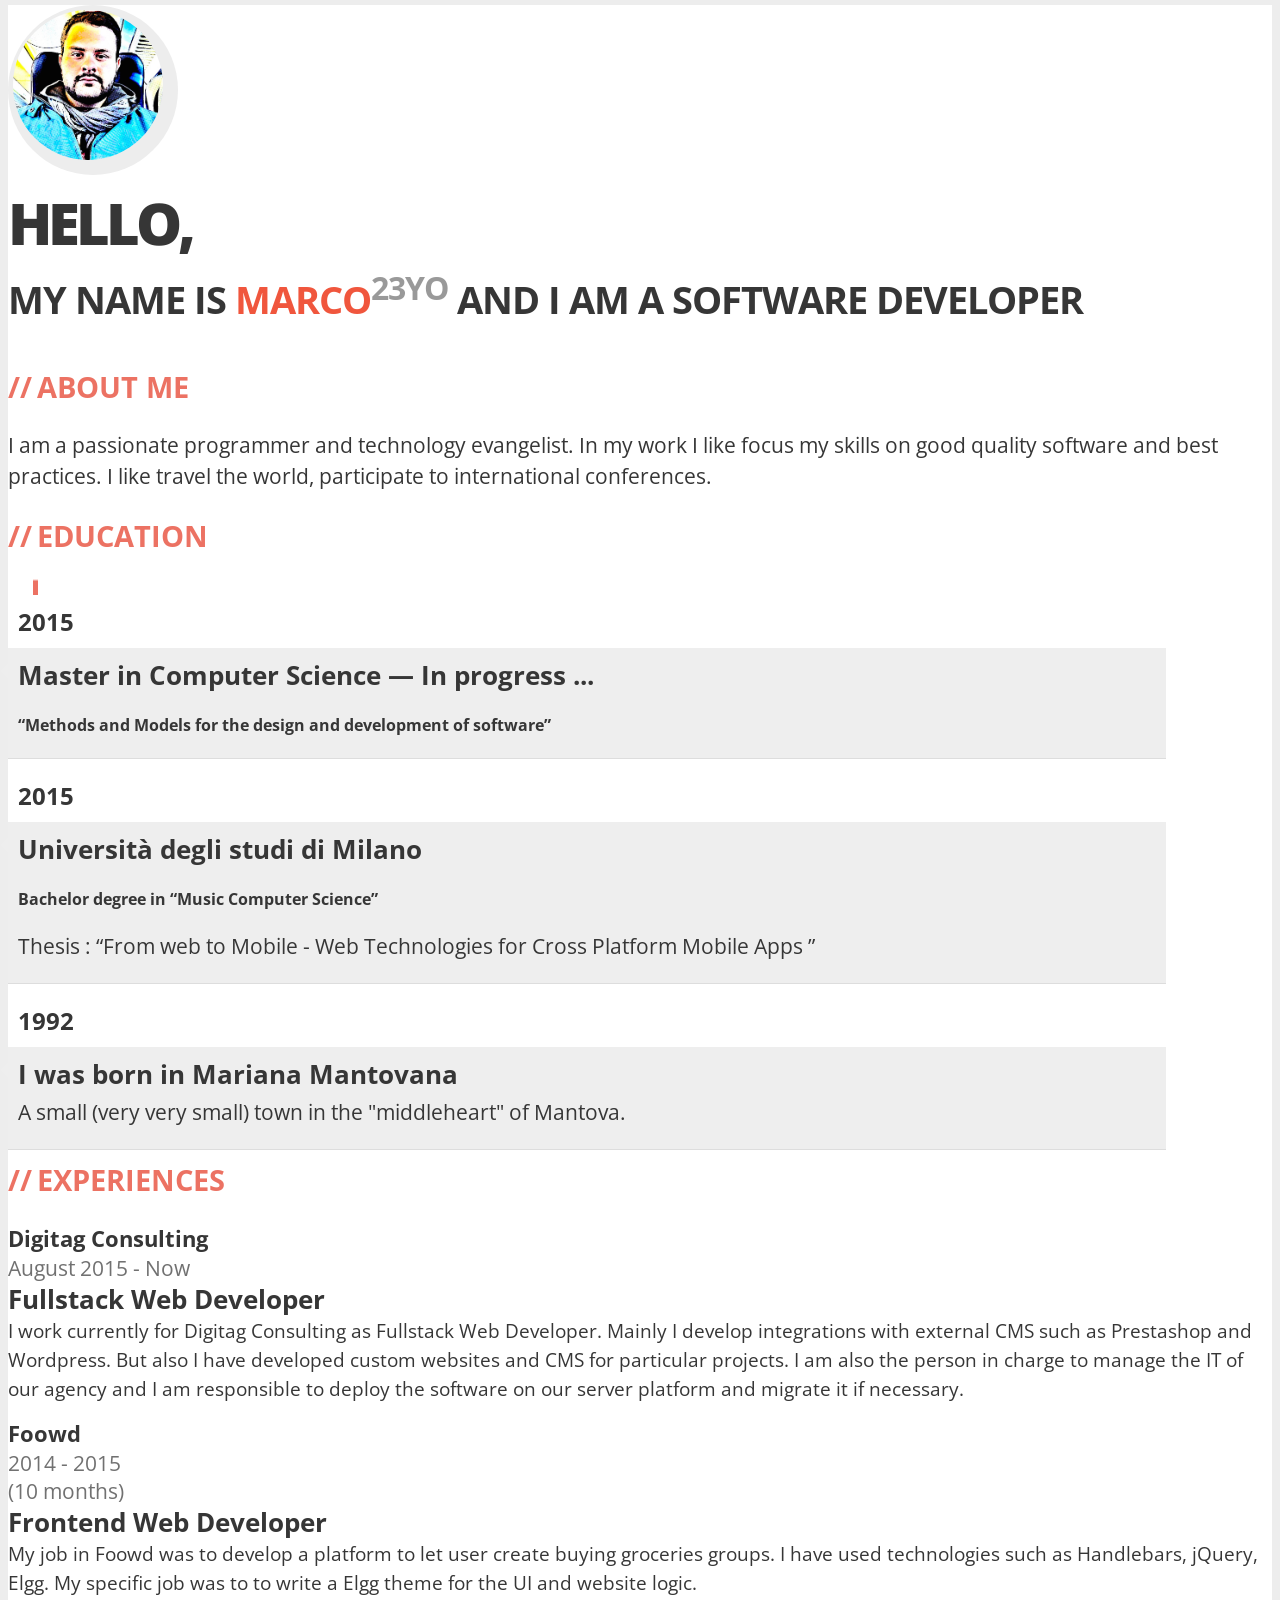
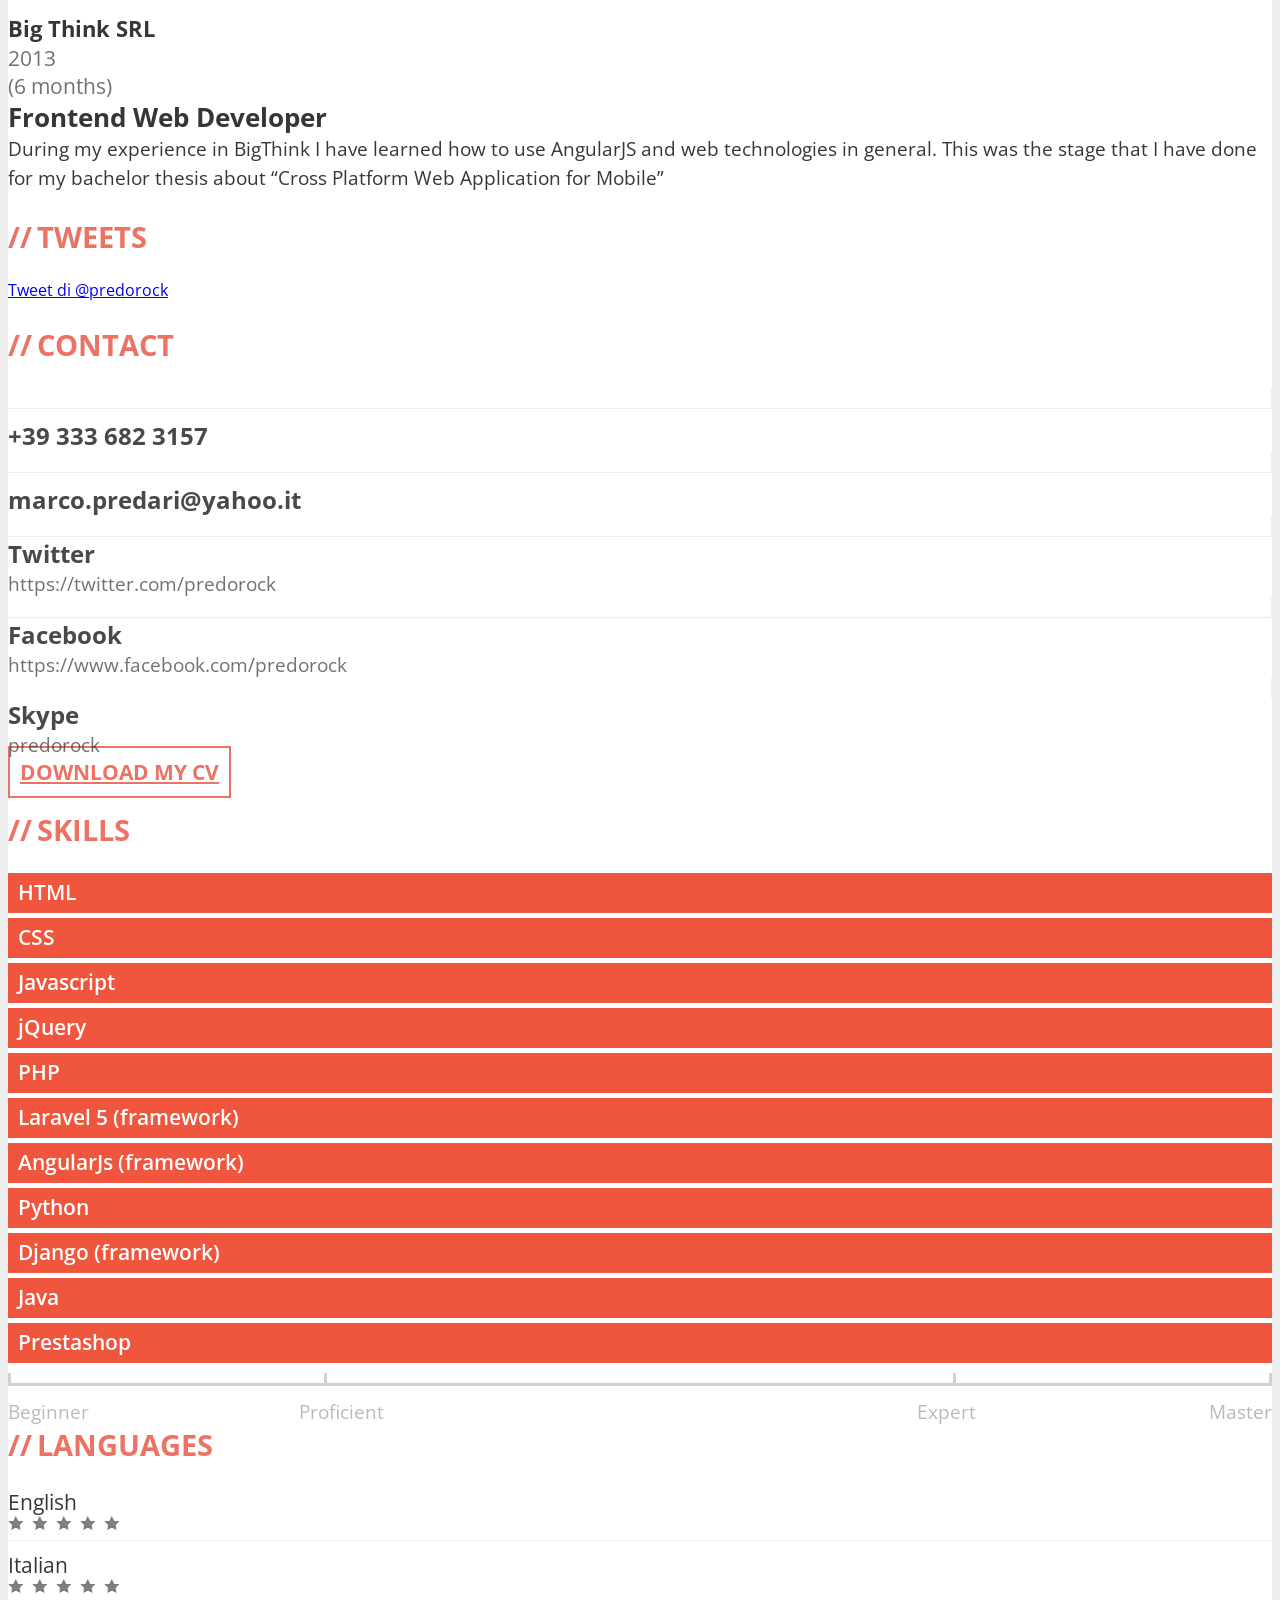
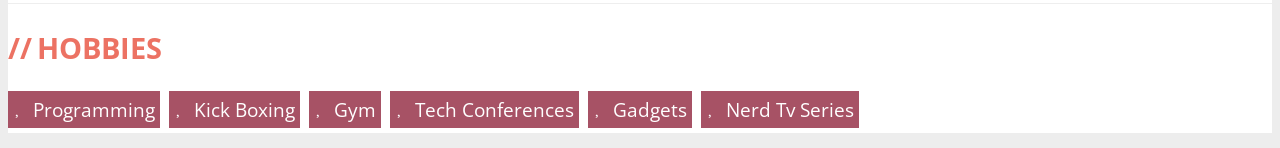
==== index.html @ d2dcd5ca "Added tweet feed" ====
<!DOCTYPE html>
<html lang="en">
  <head>
    <meta charset="utf-8">
    <meta http-equiv = "Content-Type" content="text/html; charset=utf-8">
    <meta http-equiv="X-UA-Compatible" content="IE=edge,chrome=1" />
    <meta name="viewport" content="width=device-width, initial-scale=1">
    <meta name="robots" content="noindex,nofollow">

    <meta name="Title" content="Marco Predari Official Website">
    <meta name="Description" content="I am a passionate programmer and technology evangelist. In my work I like focus my skills on good quality software and best practices.">
    
    <title>Marco Predari Official Website</title>
    
    <link href="css/bootstrap.min.css" rel="stylesheet">
    <link href="css/font-awesome.css" rel="stylesheet">
    <link href="css/main.css" rel="stylesheet">
    <!--[if lt IE 9]>
      <script src="js/html5shiv.js"></script>
      <script src="js/respond.min.js"></script>
    <![endif]-->
    <script>
      (function(i,s,o,g,r,a,m){i['GoogleAnalyticsObject']=r;i[r]=i[r]||function(){
      (i[r].q=i[r].q||[]).push(arguments)},i[r].l=1*new Date();a=s.createElement(o),
      m=s.getElementsByTagName(o)[0];a.async=1;a.src=g;m.parentNode.insertBefore(a,m)
      })(window,document,'script','//www.google-analytics.com/analytics.js','ga');

      ga('create', 'UA-74067603-1', 'auto');
      ga('send', 'pageview');
    </script>
  </head>
  <body>
    <div class="container">
      <div class="row">
        <div class="col-xs-12">
          <div id="photo-header" class="text-center">
            <!-- PHOTO (AVATAR) -->
            <div id="photo">
              <img src="img/avatar.jpg" alt="avatar">
            </div>
            <div id="text-header">
              <h1>
                Hello,<br> my name is 
                  <span>Marco</span><sup>23yo</sup> and I am a software developer
              </h1>
            </div>
          </div>
        </div>
      </div>
      <div class="row">
        <div class="col-xs-12 col-sm-7">
          <!-- ABOUT ME -->
          <div class="box">
            <h2>About Me</h2>
            <p>
              I am a passionate programmer and technology evangelist. In my work I like focus my skills on good quality software and best practices. I like travel the world, participate to international conferences.
            </p>
          </div>
          <!-- EDUCATION -->
          <div class="box">
            <h2>Education</h2>
            <ul id="education" class="clearfix">
              <li>
                <div class="year pull-left">2015</div>
                <div class="description pull-right">
                  <h3>Master in Computer Science — In progress ...</h3>
                  <h4>“Methods and Models for the design and development of software”</h4>
                </div>
              </li>
              <li>
                <div class="year pull-left">2015</div>
                <div class="description pull-right">
                  <h3>Università degli studi di Milano</h3>
                  <h4>Bachelor degree in “Music Computer Science”</h4>
                  <p>Thesis : “From web to Mobile - Web Technologies for Cross Platform Mobile Apps ”</p>
                </div>
              </li>
              <li>
                <div class="year pull-left">1992</div>
                <div class="description pull-right">
                  <h3>I was born in Mariana Mantovana</h3>
                  <p>
                    A small (very very small) town in the "middleheart" of Mantova.
                  </p>
                </div>
              </li>
            </ul>
          </div>
          <!-- EXPERIENCES -->
          <div class="box">
            <h2>Experiences</h2>
            <div class="job clearfix">
              <div class="col-xs-3">
                <div class="where">Digitag Consulting</div>
                <div class="year">August 2015 - Now</div>
              </div>
              <div class="col-xs-9">
                <div class="profession">Fullstack Web Developer</div>
                <div class="description">
                  I work currently for Digitag Consulting as Fullstack Web Developer. Mainly I develop integrations with external CMS such as Prestashop and Wordpress. But also I have developed custom websites and CMS for particular projects. I am also the person in charge to manage the IT of our agency and I am responsible to deploy the software on our server platform and migrate it if necessary.
                </div>
              </div>
            </div>
            <div class="job clearfix">
              <div class="col-xs-3">
                <div class="where">Foowd</div>
                <div class="year">2014 - 2015</div>
                <div class="year">(10 months)</div>
              </div>
              <div class="col-xs-9">
                <div class="profession">Frontend Web Developer</div>
                <div class="description">
                  My job in Foowd was to develop a platform to let user create buying groceries groups. I have used technologies such as Handlebars, jQuery, Elgg. My specific job was to to write a Elgg theme for the UI and website logic.
                </div>
              </div>
            </div>
            <div class="job clearfix">
              <div class="col-xs-3">
                <div class="where">Big Think SRL</div>
                <div class="year">2013</div>
                <div class="year">(6 months)</div>
              </div>
              <div class="col-xs-9">
                <div class="profession">Frontend Web Developer</div>
                <div class="description">
                  During my experience in BigThink I have learned how to use AngularJS and web technologies in general. This was the stage that I have done for my bachelor thesis about “Cross Platform Web Application for Mobile”
                </div>
              </div>
            </div>
          </div>
          <div class="box">
            <h2>Tweets</h2>
            <a class="twitter-timeline" href="https://twitter.com/predorock" data-widget-id="715532084144680961">Tweet di @predorock</a>
          </div>
        </div>
        <div class="col-xs-12 col-sm-5">
          
          <!-- CONTACT -->
          <div class="box clearfix">
            <h2>Contact</h2>
            <div class="contact-item">
              <div class="icon pull-left text-center"><span class="fa fa-phone fa-fw"></span></div>
              <div class="title only pull-right">+39 333 682 3157</div>
            </div>
            <div class="contact-item">
              <div class="icon pull-left text-center"><span class="fa fa-envelope fa-fw"></span></div>
              <div class="title only pull-right">marco.predari@yahoo.it</div>
            </div>
            <div class="contact-item">
              <div class="icon pull-left text-center"><span class="fa fa-twitter fa-fw"></span></div>
              <div class="title pull-right">Twitter</div>
              <div class="description pull-right">https://twitter.com/predorock</div>
            </div>
            <div class="contact-item">
              <div class="icon pull-left text-center"><span class="fa fa-facebook fa-fw"></span></div>
              <div class="title pull-right">Facebook</div>
              <div class="description pull-right">https://www.facebook.com/predorock</div>
            </div>
            <div class="contact-item">
              <div class="icon pull-left text-center"><span class="fa fa-skype fa-fw"></span></div>
              <div class="title pull-right">Skype</div>
              <div class="description pull-right">predorock</div>
            </div>
          </div>

          <!-- CV -->
          <div class="box clearfix">
            <div class="cv text-center">
              <a href="/img/cv.pdf" class="download" download>Download my CV</a>
            </div>
          </div>

          <!-- SKILLS -->
          <div class="box">
            <h2>Skills</h2>
            <div class="skills">
              <div class="item-skills" data-percent="1">HTML</div>
              <div class="item-skills" data-percent="0.90">CSS</div>
              <div class="item-skills" data-percent="0.95">Javascript</div>
              <div class="item-skills" data-percent="0.90">jQuery</div>
              <div class="item-skills" data-percent="0.75">PHP</div>
              <div class="item-skills" data-percent="0.50">Laravel 5 (framework)</div>
              <div class="item-skills" data-percent="0.80">AngularJs (framework)</div>
              <div class="item-skills" data-percent="0.55">Python</div>
              <div class="item-skills" data-percent="0.30">Django (framework)</div>
              <div class="item-skills" data-percent="0.70">Java</div>              
              <div class="item-skills" data-percent="0.60">Prestashop</div>              
              <div class="skills-legend clearfix">
                <div class="legend-left legend">Beginner</div>
                <div class="legend-left legend"><span>Proficient</span></div>
                <div class="legend-right legend"><span>Expert</span></div>
                <div class="legend-right legend">Master</div>
              </div>
            </div>
          </div>

          <!-- LANGUAGES -->
          <div class="box">
            <h2>Languages</h2>
            <div id="language-skills">
              <div class="skill">
                English 
                <div class="icons pull-right">
                  <div style="width: 60%;" class="icons-red">
                  </div>
                </div>
              </div>
              <div class="skill">
                Italian 
                <div class="icons pull-right">
                  <div style="width: 100%;" class="icons-red"></div>
                </div>
              </div>
            </div>
          </div>
          
          <!-- HOBBIES -->
          <div class="box">
            <h2>Hobbies</h2>
            <div class="hobby">Programming</div>
            <div class="hobby">Kick Boxing</div>
            <div class="hobby">Gym</div>
            <div class="hobby">Tech Conferences</div>
            <div class="hobby">Gadgets</div>
            <div class="hobby">Nerd Tv Series</div>
          </div>
        </div>
      </div>
    </div>
    <!-- JQUERY -->
    <script src="js/jquery.min.js"></script>
    <!-- BOOTSTRAP -->
    <script src="js/bootstrap.min.js"></script>
    <!-- SCRIPTS -->
    <script src="js/scripts.js"></script>
    <script>
    !function(d,s,id){
      var js,fjs=d.getElementsByTagName(s)[0],
          p=/^http:/.test(d.location)?'http':'https';
          if(!d.getElementById(id)){js=d.createElement(s);js.id=id;js.src=p+"://platform.twitter.com/widgets.js";fjs.parentNode.insertBefore(js,fjs);}}(document,"script","twitter-wjs");</script>
  </body>
</html>
---- css/main.css ----
/*******************************************
3ColorResume
Author: office@kamsolutions.pl
*******************************************/
/*******************************************
FONTS
*******************************************/
@import url(http://fonts.googleapis.com/css?family=Open+Sans:400,600,700,800);
/*******************************************
SETTINGS
*******************************************/
@charset "utf-8";
@-webkit-viewport   { width: device-width; }
@-moz-viewport      { width: device-width; }
@-ms-viewport       { width: device-width; }
@-o-viewport        { width: device-width; }
@viewport           { width: device-width; }
/*******************************************
BODY
*******************************************/
body{
  font-family: 'Open Sans', Arial, Tahoma;
  font-weight: 400;
  font-size: 1em;
  color: #363636;
  background: #ededed;
}
/*******************************************
CONTAINER
*******************************************/
.container{
  margin-top: 80px;
  margin-bottom: 15px;
  background: #fff;
}
/*******************************************
PHOTO (AVATAR)
*******************************************/
#photo-header{
  margin-top: -75px;
}
#photo{
  width: 160px;
  height: 160px;
  border-radius: 50%;
  overflow: hidden;
  padding: 5px;
  background: #ededed;
  display: inline-block;
}
#photo img{
  width: 150px;
  height: 150px;
  border-radius: 50%;
}
#text-header h1{
  margin: 0;
  padding: 0;
  font-size: 2.4em;
  font-weight: 700;
  text-transform: uppercase;
  letter-spacing: -1px;
}
#text-header h1::first-line{
  font-size: 1.5em;
  letter-spacing: -4px;
  font-weight: 800;
  line-height: 1.5em;
}
#text-header h1 span{
  color: #F0563D;
}
#text-header h1 sup{
  opacity: 0.5;
}
#text-header:after{
  width: 100%;
  height: 3px;
  background: url(../img/line.png);
  margin-top: 15px;
  content: '';
  display: block;
}
/*******************************************
DEFAULT BOX
*******************************************/
.box{
  margin-bottom: 15px;
}
.box h2{
  color: #EC7263;
  font-size: 1.8em;
  font-weight: 700;
  text-transform: uppercase;
}
.box h2:before{
  content: '//';
  margin-right: 5px;
}
.box p{
  font-size: 1.3em;
  line-height: 1.5em;
}
/*******************************************
EDUCATION
*******************************************/
#education{
  margin-top: 20px;
  position: relative;
  padding: 1em 0;
  list-style: none;
}
#education:before {
  width: 5px;
  height: 100%;
  position: absolute;
  left: 25px;
  top: 0;
  content: ' ';
  display: block;
  background: #ec7263;
  background: -moz-linear-gradient(top,  #ffffff 0%, #ec7263 7%, #ec7263 89%, #ffffff 100%);
  background: -webkit-gradient(linear, left top, left bottom, color-stop(0%,#ffffff), color-stop(7%,#ec7263), color-stop(89%,#ec7263), color-stop(100%,#ffffff));
  background: -webkit-linear-gradient(top,  #ffffff 0%,#ec7263 7%,#ec7263 89%,#ffffff 100%);
  background: -o-linear-gradient(top,  #ffffff 0%,#ec7263 7%,#ec7263 89%,#ffffff 100%);
  background: -ms-linear-gradient(top,  #ffffff 0%,#ec7263 7%,#ec7263 89%,#ffffff 100%);
  background: linear-gradient(to bottom,  #ffffff 0%,#ec7263 7%,#ec7263 89%,#ffffff 100%);
  filter: progid:DXImageTransform.Microsoft.gradient( startColorstr='#ffffff', endColorstr='#ffffff',GradientType=0 );
}
#education li{
  width: 100%;
  z-index: 2;
  position: relative;
  float: left;
}
#education .year{
  width: 10%;
  background: #fff;
  padding: 10px;
  font-size: 1.5em;
  font-weight: 700;
  display: inline-block;
}
#education .description{
  width: 80%;
  display: inline-block;
  background: #eee;
  margin-bottom: 10px;
  position: relative;
  padding: 10px 10px 0 10px;
  border-bottom: 1px solid #ddd;
}
#education .description:after {
  content: '';
  position: absolute;
  top: 15px;
  right: 0;
  left: -16px;
  height: 0;
  width: 0;
  border: solid transparent;
  border-right-color: #eee;
  border-width: 8px;
  pointer-events: none;
}
#education .description h3{
  font-size: 1.6em;
  margin: 0;
  padding: 0;
  font-weight: 700;
}
#education .description p{
  font-size: 1.3em;
  margin-top: 5px;
  padding: 0;
}
/*******************************************
EXPERIENCES
*******************************************/
.job{
  margin-bottom: 15px;
}
.job .where{
  font-size: 1.4em;
  font-weight: bold;
}
.job .year{
  font-size: 1.3em;
  opacity: 0.7;
}
.job .profession{
  font-size: 1.6em;
  font-weight: bold;
}
.job .description{
  font-size: 1.2em;
  line-height: 1.5em;
}
/*******************************************
CONTACT
*******************************************/
.contact-item{
  width: 100%;
  float: left;
}
.contact-item .icon{
  padding: 10px;
  border-right: 1px solid #aaa;
  border-bottom: 1px solid #aaa;
  opacity: 0.2;
}
.contact-item:last-child .icon{
  border-bottom: none;
}
.contact-item .fa{
  font-size: 2em;
}
.contact-item .fa-twitter:hover{
  color: #55acee;
}
.contact-item .fa-facebook:hover{
  color: #3B5998;
}
.contact-item .fa-skype:hover{
  color: #12A5F4;
}
.contact-item .fa-envelope:hover{
  color: red;
}
.contact-item .fa-phone:hover{
  color: green;
}

.contact-item .fa{
    -webkit-transition: all .25s ease-in; /* Safari and Chrome */
    -moz-transition: all .25s ease-in; /* Firefox */
    -ms-transition: all .25s ease-in; /* IE 9 */
    -o-transition: all .25s ease-in; /* Opera */
    transition: all .25s ease-in;
}
.contact-item .fa:hover{
    -webkit-transform: scale(1.25); /* Safari and Chrome */
    -moz-transform: scale(1.25); /* Firefox */
    -ms-transform: scale(1.25); /* IE 9 */
    -o-transform: scale(1.25); /* Opera */
    transform: scale(1.25);
}


.contact-item .title{
  width: 80%;
  width: calc(100% - 55px);
  font-size: 1.5em;
  font-weight: 700;
  opacity: 0.9;
}
.contact-item .title.only{
  margin-top: 10px;
}
.contact-item .description{
  width: 80%;
  width: calc(100% - 55px);
  font-size: 1.2em;
  opacity: 0.7;
}
/*******************************************
CV
*******************************************/
.cv{
  margin: 20px 0;
}
.cv a:link{
  color: #EC7263;
  font-size: 1.3em;
  font-weight: 700;
  text-transform: uppercase;
  padding: 10px;
  border: 2px solid #ec7263;
}
.cv a:active, .cv a:visited{
  color:#EC7263; 
  text-decoration:none; 
  cursor:pointer;
}
.cv a:hover{
  text-decoration: none;
  color: white;
  background-color: #EC7263;
  -webkit-transition: all .15s ease-in; /* Safari and Chrome */
  -moz-transition: all .15s ease-in; /* Firefox */
  -ms-transition: all .15s ease-in; /* IE 9 */
  -o-transition: all .15s ease-in; /* Opera */
  transition: all .15s ease-in;
}
/*******************************************
SKILLS
*******************************************/
.item-skills{
  height: 30px;
  background: #F0563D;
  color: #fff;
  padding: 5px 10px;
  margin-bottom: 5px;
  white-space: nowrap;
  overflow: hidden;
  text-overflow: ellipsis;
  font-size: 1.3em;
  font-weight: 600;
}
.skills-legend{
  margin-top: 20px;
  opacity: 0.8;
}
.skills-legend:before{
  width: 100%;
  height: 3px;
  position: relative;
  content: ' ';
  display: block;
  margin-bottom: -13px;
  background: #c6c6c6;
}
.skills-legend div{
  width: 25%;
  display: inline-block;
  font-size: 1.2em;
  color: #a9a9a9;
  float: left;
}
.legend:before{
  width: 3px;
  height: 10px;
  position: relative;
  content: ' ';
  display: block;
  margin: auto;
  margin-bottom: 15px;
  background: #c6c6c6;
}
.legend-left.legend:before{
  margin-left: 0;
}
.legend-right.legend:before{
  margin-right: 0;
}
.legend-left:nth-child(2) span{
  margin-left: -25px;
}
.legend-right:nth-child(3) span{
  margin-right: -20px;
}
.legend-right{
  text-align: right;
}
/*******************************************
LANGUAGES
*******************************************/
#language-skills .skill{
  font-size: 1.3em;
  margin: 10px 0;
  padding-bottom: 10px;
  border-bottom: 1px solid #eee;
}
#language-skills .skill .icons{
  width: 111px;
  height: 14px;
  background: url(../img/star-grey.png) no-repeat;
}
#language-skills .skill .icons-red{
  background: url(../img/star-red.png) no-repeat;
}
/*******************************************
HOBBIES
*******************************************/
.hobby{
  color: #fff;
  display: inline-block;
  margin-right: 5px;
  margin-bottom: 5px;
  padding: 5px 5px 5px 25px;
  background: #A75265;
  position: relative;
  font-size: 1.2em;
}
.hobby:before{
  content: "\f004";
  font-family: FontAwesome;
  font-style: normal;
  font-weight: normal;
  position: absolute;
  top: 6px;
  left: 7px;
}
/*******************************************
MEDIA
*******************************************/
@media (min-width: 500px) {
  #education .description{
    width: 85%;
  }
}
@media (min-width: 768px) {
  #education .description{
    width: 85%;
  }
}
@media (min-width: 992px) {
  #education .description{
    width: 87%;
  }
}
@media (min-width: 1200px) {
  #education .description{
    width: 90%;
  }
}
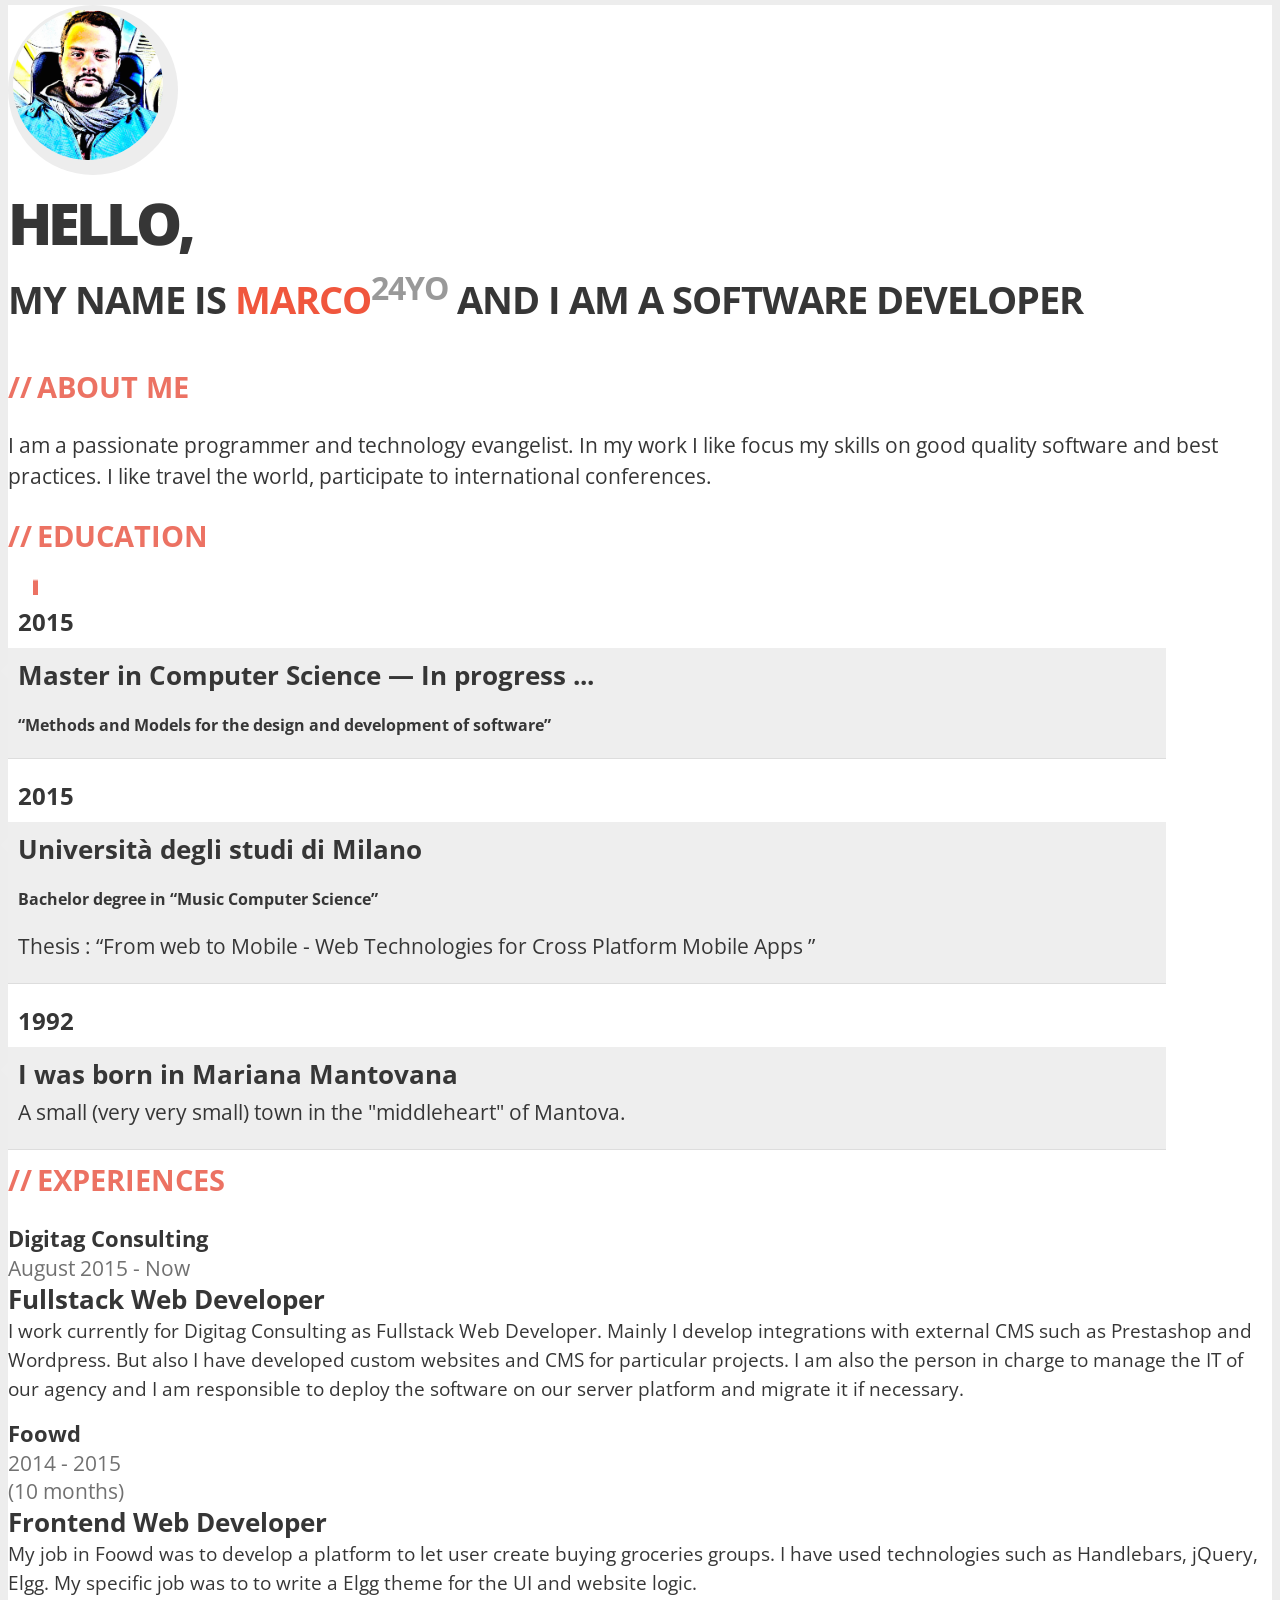
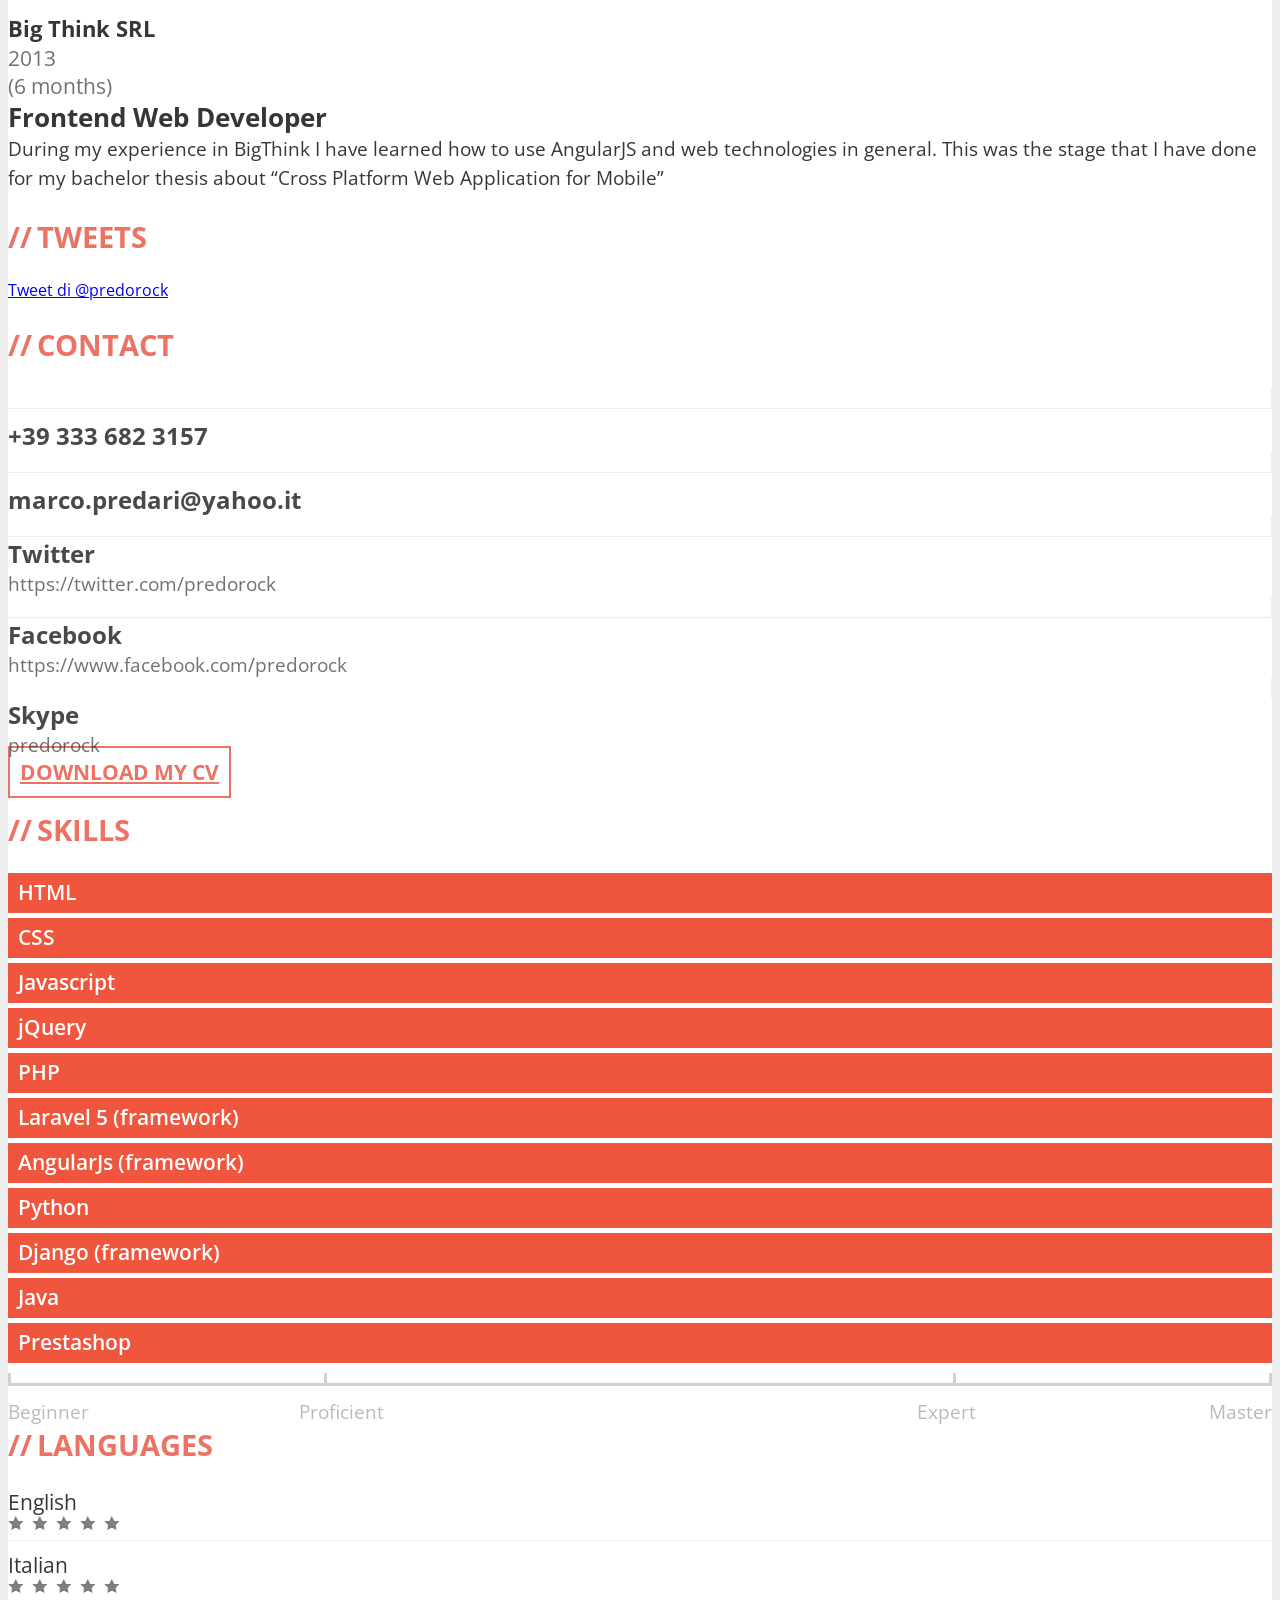
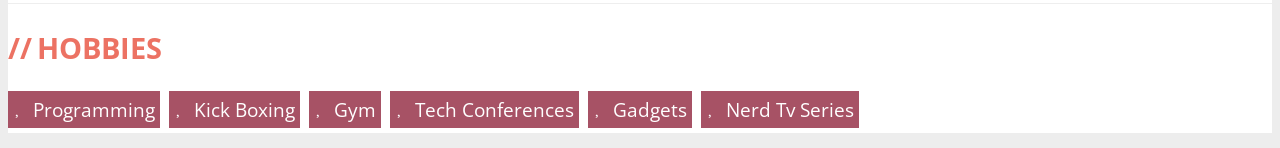
==== commit 183b9611: "Updated age" ====
--- a/index.html
+++ b/index.html
@@ -41,7 +41,7 @@
             <div id="text-header">
               <h1>
                 Hello,<br> my name is 
-                  <span>Marco</span><sup>23yo</sup> and I am a software developer
+                  <span>Marco</span><sup>24yo</sup> and I am a software developer
               </h1>
             </div>
           </div>
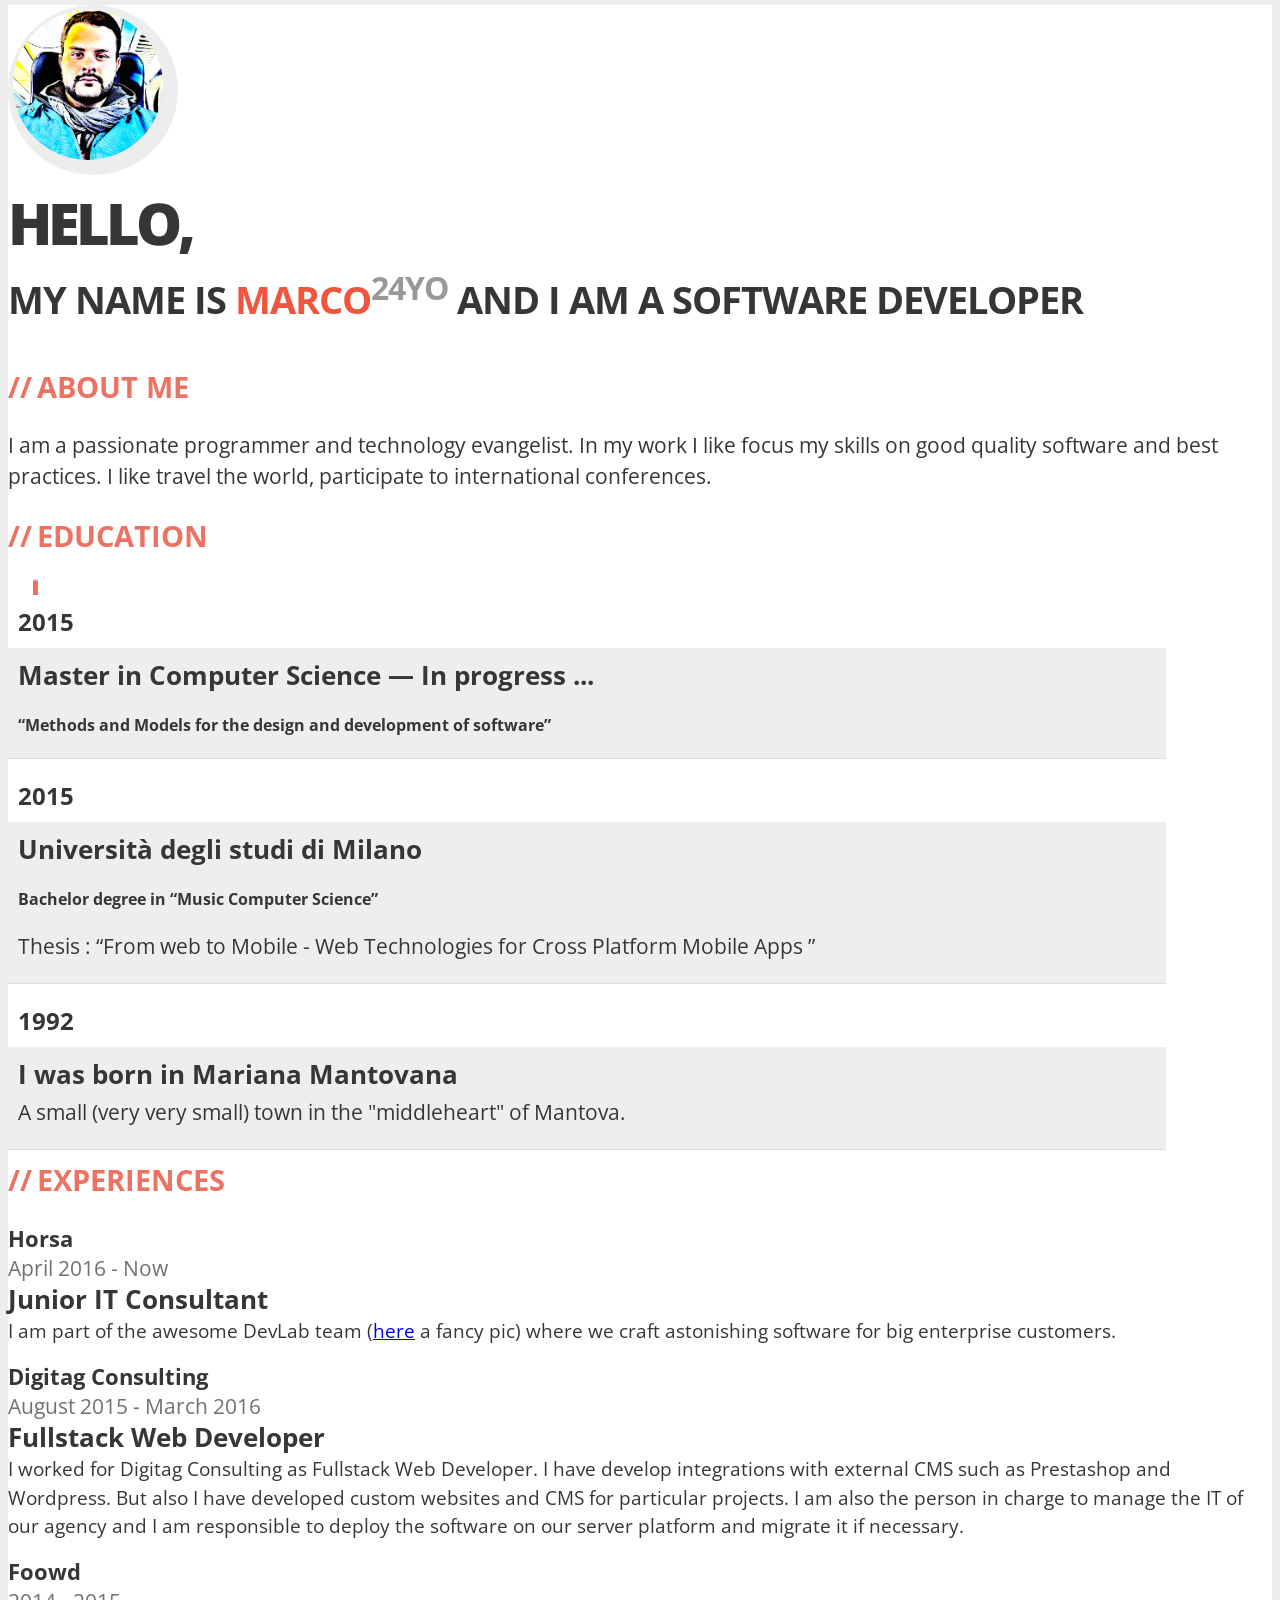
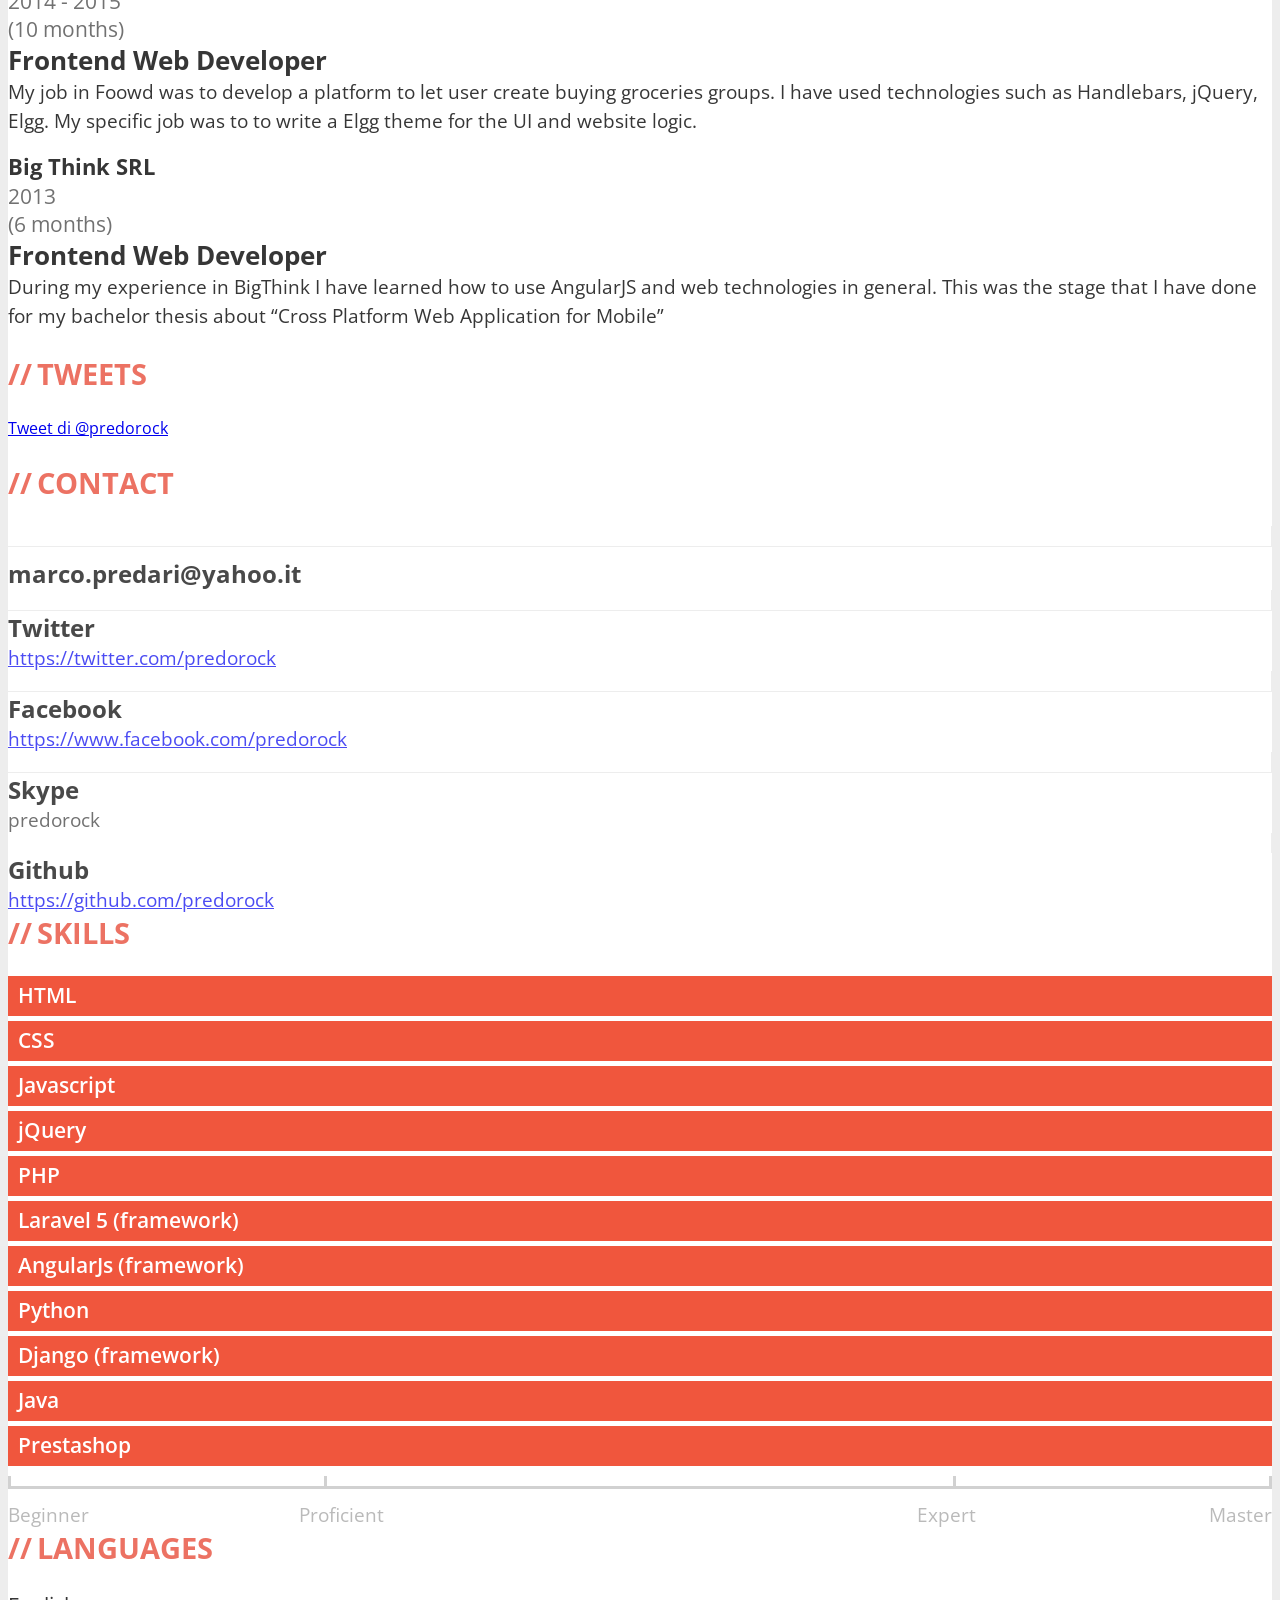
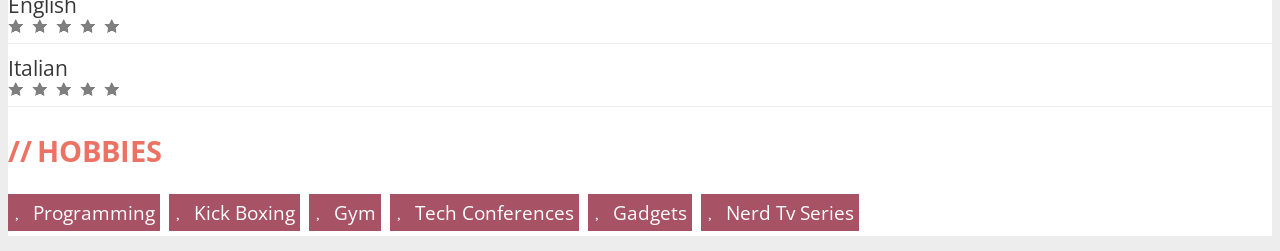
==== commit 1a4f1e4f: "Updated website" ====
--- a/index.html
+++ b/index.html
@@ -89,15 +89,27 @@
           <!-- EXPERIENCES -->
           <div class="box">
             <h2>Experiences</h2>
+             <div class="job clearfix">
+              <div class="col-xs-3">
+                <div class="where">Horsa</div>
+                <div class="year">April 2016 - Now</div>
+              </div>
+              <div class="col-xs-9">
+                <div class="profession">Junior IT Consultant</div>
+                <div class="description">
+                  I am part of the awesome DevLab team (<a href="https://www.instagram.com/p/BR_AlnWgWq2D8E-0a7a5rAocpijRjGVtrm2_rg0/?taken-by=predorock&hl=it" target="_blank">here</a> a fancy pic) where we craft astonishing software for big enterprise customers.
+                </div>
+              </div>
+            </div>
             <div class="job clearfix">
               <div class="col-xs-3">
                 <div class="where">Digitag Consulting</div>
-                <div class="year">August 2015 - Now</div>
+                <div class="year">August 2015 - March 2016</div>
               </div>
               <div class="col-xs-9">
                 <div class="profession">Fullstack Web Developer</div>
                 <div class="description">
-                  I work currently for Digitag Consulting as Fullstack Web Developer. Mainly I develop integrations with external CMS such as Prestashop and Wordpress. But also I have developed custom websites and CMS for particular projects. I am also the person in charge to manage the IT of our agency and I am responsible to deploy the software on our server platform and migrate it if necessary.
+                  I worked for Digitag Consulting as Fullstack Web Developer. I have develop integrations with external CMS such as Prestashop and Wordpress. But also I have developed custom websites and CMS for particular projects. I am also the person in charge to manage the IT of our agency and I am responsible to deploy the software on our server platform and migrate it if necessary.
                 </div>
               </div>
             </div>
@@ -139,36 +151,37 @@
           <div class="box clearfix">
             <h2>Contact</h2>
             <div class="contact-item">
-              <div class="icon pull-left text-center"><span class="fa fa-phone fa-fw"></span></div>
-              <div class="title only pull-right">+39 333 682 3157</div>
-            </div>
-            <div class="contact-item">
               <div class="icon pull-left text-center"><span class="fa fa-envelope fa-fw"></span></div>
               <div class="title only pull-right">marco.predari@yahoo.it</div>
             </div>
             <div class="contact-item">
               <div class="icon pull-left text-center"><span class="fa fa-twitter fa-fw"></span></div>
               <div class="title pull-right">Twitter</div>
-              <div class="description pull-right">https://twitter.com/predorock</div>
+              <div class="description pull-right"><a href="https://twitter.com/predorock">https://twitter.com/predorock</a></div>
             </div>
             <div class="contact-item">
               <div class="icon pull-left text-center"><span class="fa fa-facebook fa-fw"></span></div>
               <div class="title pull-right">Facebook</div>
-              <div class="description pull-right">https://www.facebook.com/predorock</div>
+              <div class="description pull-right"><a href="https://www.facebook.com/predorock">https://www.facebook.com/predorock</a></div>
             </div>
             <div class="contact-item">
               <div class="icon pull-left text-center"><span class="fa fa-skype fa-fw"></span></div>
               <div class="title pull-right">Skype</div>
               <div class="description pull-right">predorock</div>
             </div>
-          </div>
-
-          <!-- CV -->
+             <div class="contact-item">
+              <div class="icon pull-left text-center"><span class="fa fa-github fa-fw"></span></div>
+              <div class="title pull-right">Github</div>
+              <div class="description pull-right"><a href="https://github.com/predorock" target="_blank">https://github.com/predorock</a></div>
+            </div>
+          </div>
+
+          <!-- CV 
           <div class="box clearfix">
             <div class="cv text-center">
               <a href="/img/cv.pdf" class="download" download>Download my CV</a>
             </div>
-          </div>
+          </div>-->
 
           <!-- SKILLS -->
           <div class="box">
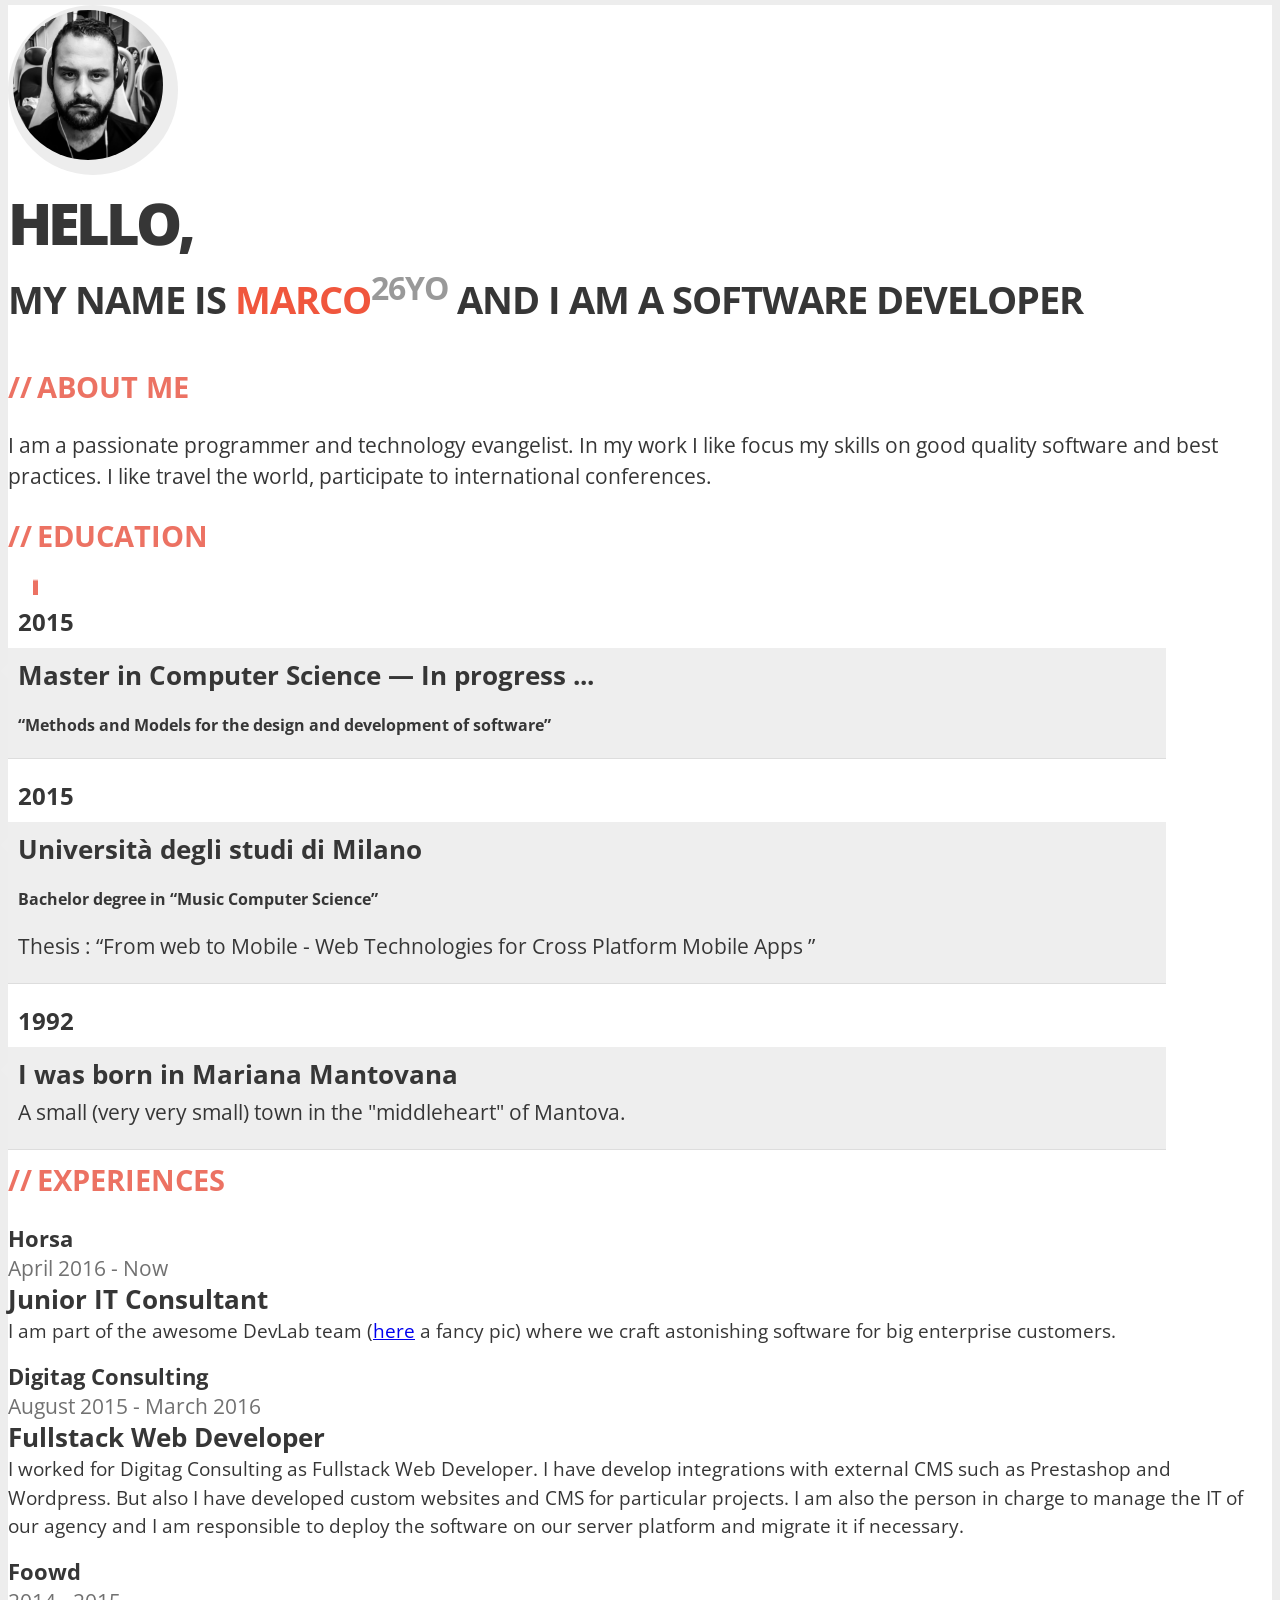
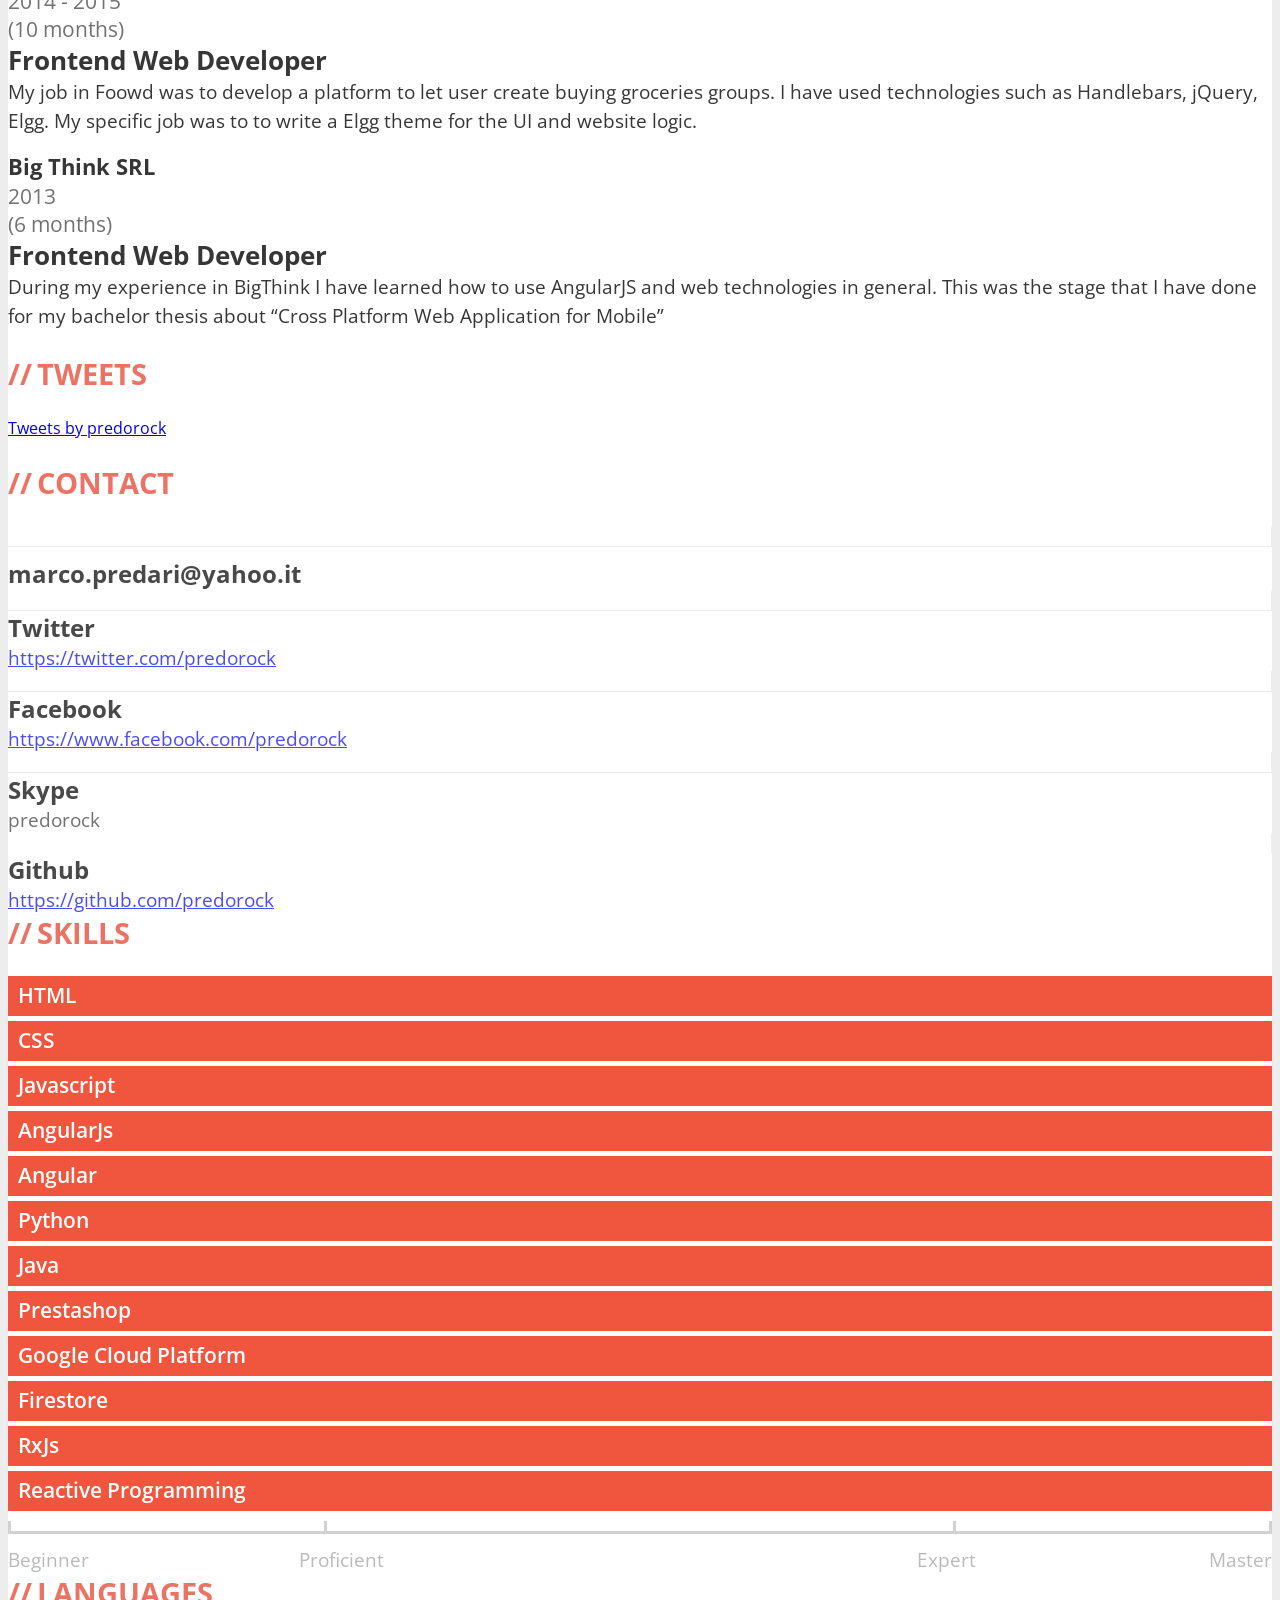
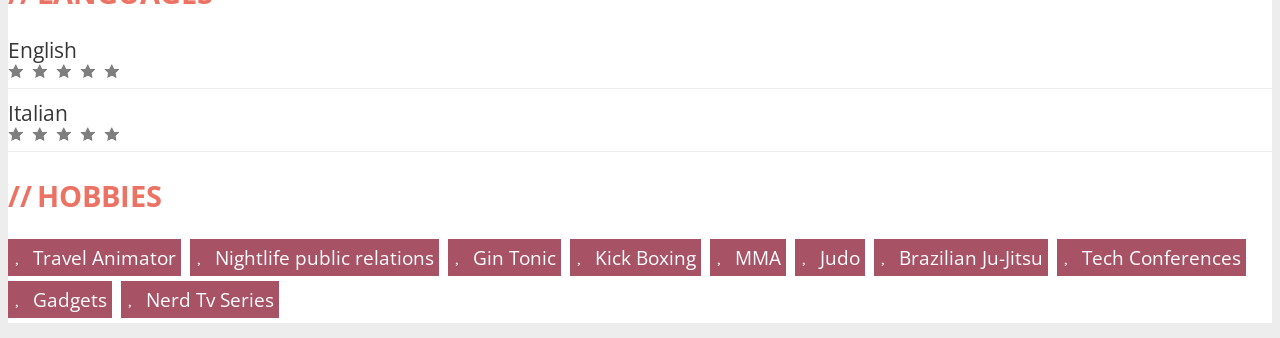
==== commit 1edad496: "Updated" ====
--- a/index.html
+++ b/index.html
@@ -36,12 +36,12 @@
           <div id="photo-header" class="text-center">
             <!-- PHOTO (AVATAR) -->
             <div id="photo">
-              <img src="img/avatar.jpg" alt="avatar">
+              <img src="img/avatar.jpeg" alt="avatar">
             </div>
             <div id="text-header">
               <h1>
                 Hello,<br> my name is 
-                  <span>Marco</span><sup>24yo</sup> and I am a software developer
+                  <span>Marco</span><sup>26yo</sup> and I am a software developer
               </h1>
             </div>
           </div>
@@ -142,7 +142,9 @@
           </div>
           <div class="box">
             <h2>Tweets</h2>
-            <a class="twitter-timeline" href="https://twitter.com/predorock" data-widget-id="715532084144680961">Tweet di @predorock</a>
+            <a class="twitter-timeline" href="https://twitter.com/predorock?ref_src=twsrc%5Etfw">
+              Tweets by predorock
+            </a>
           </div>
         </div>
         <div class="col-xs-12 col-sm-5">
@@ -190,14 +192,15 @@
               <div class="item-skills" data-percent="1">HTML</div>
               <div class="item-skills" data-percent="0.90">CSS</div>
               <div class="item-skills" data-percent="0.95">Javascript</div>
-              <div class="item-skills" data-percent="0.90">jQuery</div>
-              <div class="item-skills" data-percent="0.75">PHP</div>
-              <div class="item-skills" data-percent="0.50">Laravel 5 (framework)</div>
-              <div class="item-skills" data-percent="0.80">AngularJs (framework)</div>
+              <div class="item-skills" data-percent="1">AngularJs</div>
+              <div class="item-skills" data-percent="0.75">Angular</div>
               <div class="item-skills" data-percent="0.55">Python</div>
-              <div class="item-skills" data-percent="0.30">Django (framework)</div>
               <div class="item-skills" data-percent="0.70">Java</div>              
-              <div class="item-skills" data-percent="0.60">Prestashop</div>              
+              <div class="item-skills" data-percent="0.60">Prestashop</div>
+              <div class="item-skills" data-percent="0.50">Google Cloud Platform</div>
+              <div class="item-skills" data-percent="0.50">Firestore</div>
+              <div class="item-skills" data-percent="0.70">RxJs</div>     
+              <div class="item-skills" data-percent="0.70">Reactive Programming</div>             
               <div class="skills-legend clearfix">
                 <div class="legend-left legend">Beginner</div>
                 <div class="legend-left legend"><span>Proficient</span></div>
@@ -230,9 +233,13 @@
           <!-- HOBBIES -->
           <div class="box">
             <h2>Hobbies</h2>
-            <div class="hobby">Programming</div>
+            <div class="hobby">Travel Animator</div>
+            <div class="hobby">Nightlife public relations</div>
+            <div class="hobby">Gin Tonic</div>
             <div class="hobby">Kick Boxing</div>
-            <div class="hobby">Gym</div>
+            <div class="hobby">MMA</div>
+            <div class="hobby">Judo</div>
+            <div class="hobby">Brazilian Ju-Jitsu</div>
             <div class="hobby">Tech Conferences</div>
             <div class="hobby">Gadgets</div>
             <div class="hobby">Nerd Tv Series</div>
@@ -241,15 +248,18 @@
       </div>
     </div>
     <!-- JQUERY -->
-    <script src="js/jquery.min.js"></script>
+    <script async src="js/jquery.min.js"></script>
     <!-- BOOTSTRAP -->
-    <script src="js/bootstrap.min.js"></script>
+    <script async src="js/bootstrap.min.js"></script>
+    <script async src="https://platform.twitter.com/widgets.js" charset="utf-8"></script>
     <!-- SCRIPTS -->
-    <script src="js/scripts.js"></script>
-    <script>
+    <script async src="js/scripts.js"></script>
+
+    <!-- <script>
     !function(d,s,id){
       var js,fjs=d.getElementsByTagName(s)[0],
           p=/^http:/.test(d.location)?'http':'https';
-          if(!d.getElementById(id)){js=d.createElement(s);js.id=id;js.src=p+"://platform.twitter.com/widgets.js";fjs.parentNode.insertBefore(js,fjs);}}(document,"script","twitter-wjs");</script>
+          if(!d.getElementById(id)){js=d.createElement(s);js.id=id;js.src=p+"://platform.twitter.com/widgets.js";fjs.parentNode.insertBefore(js,fjs);}}(document,"script","twitter-wjs");
+          </script> -->
   </body>
 </html>
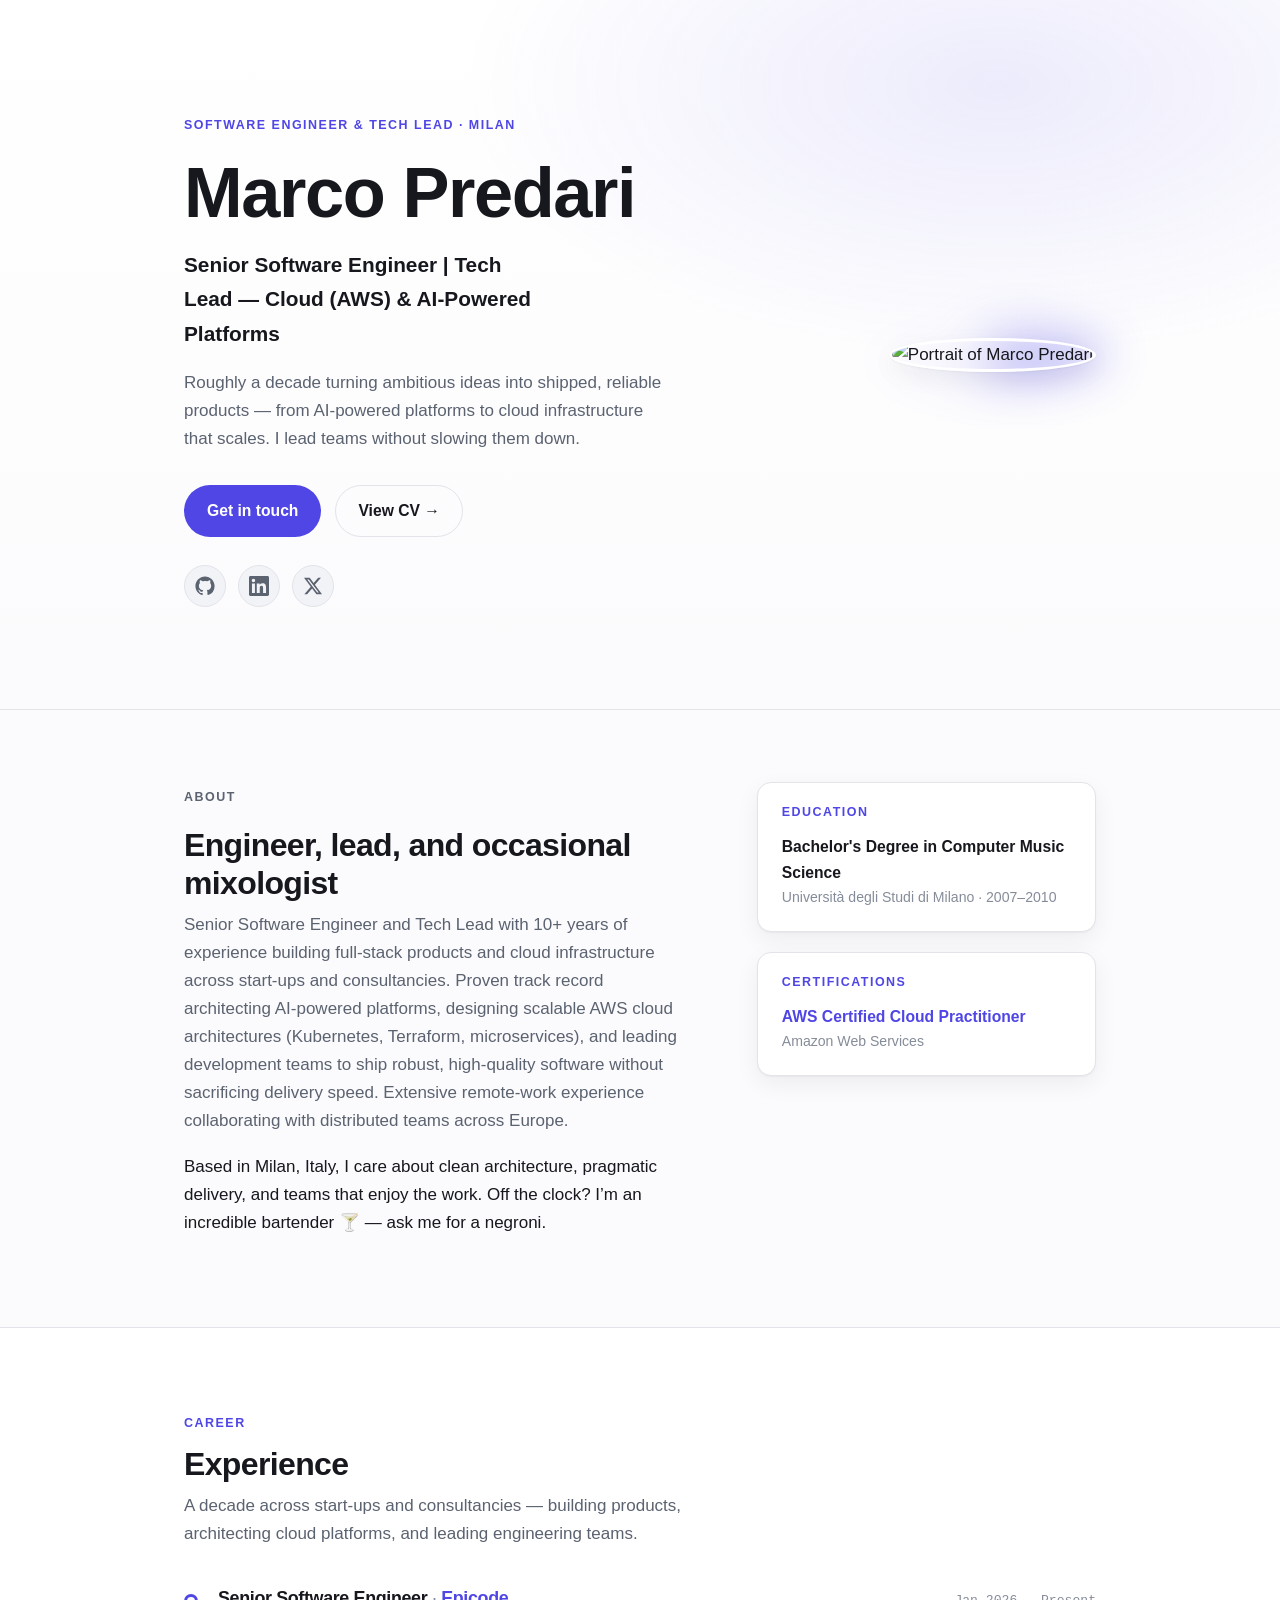
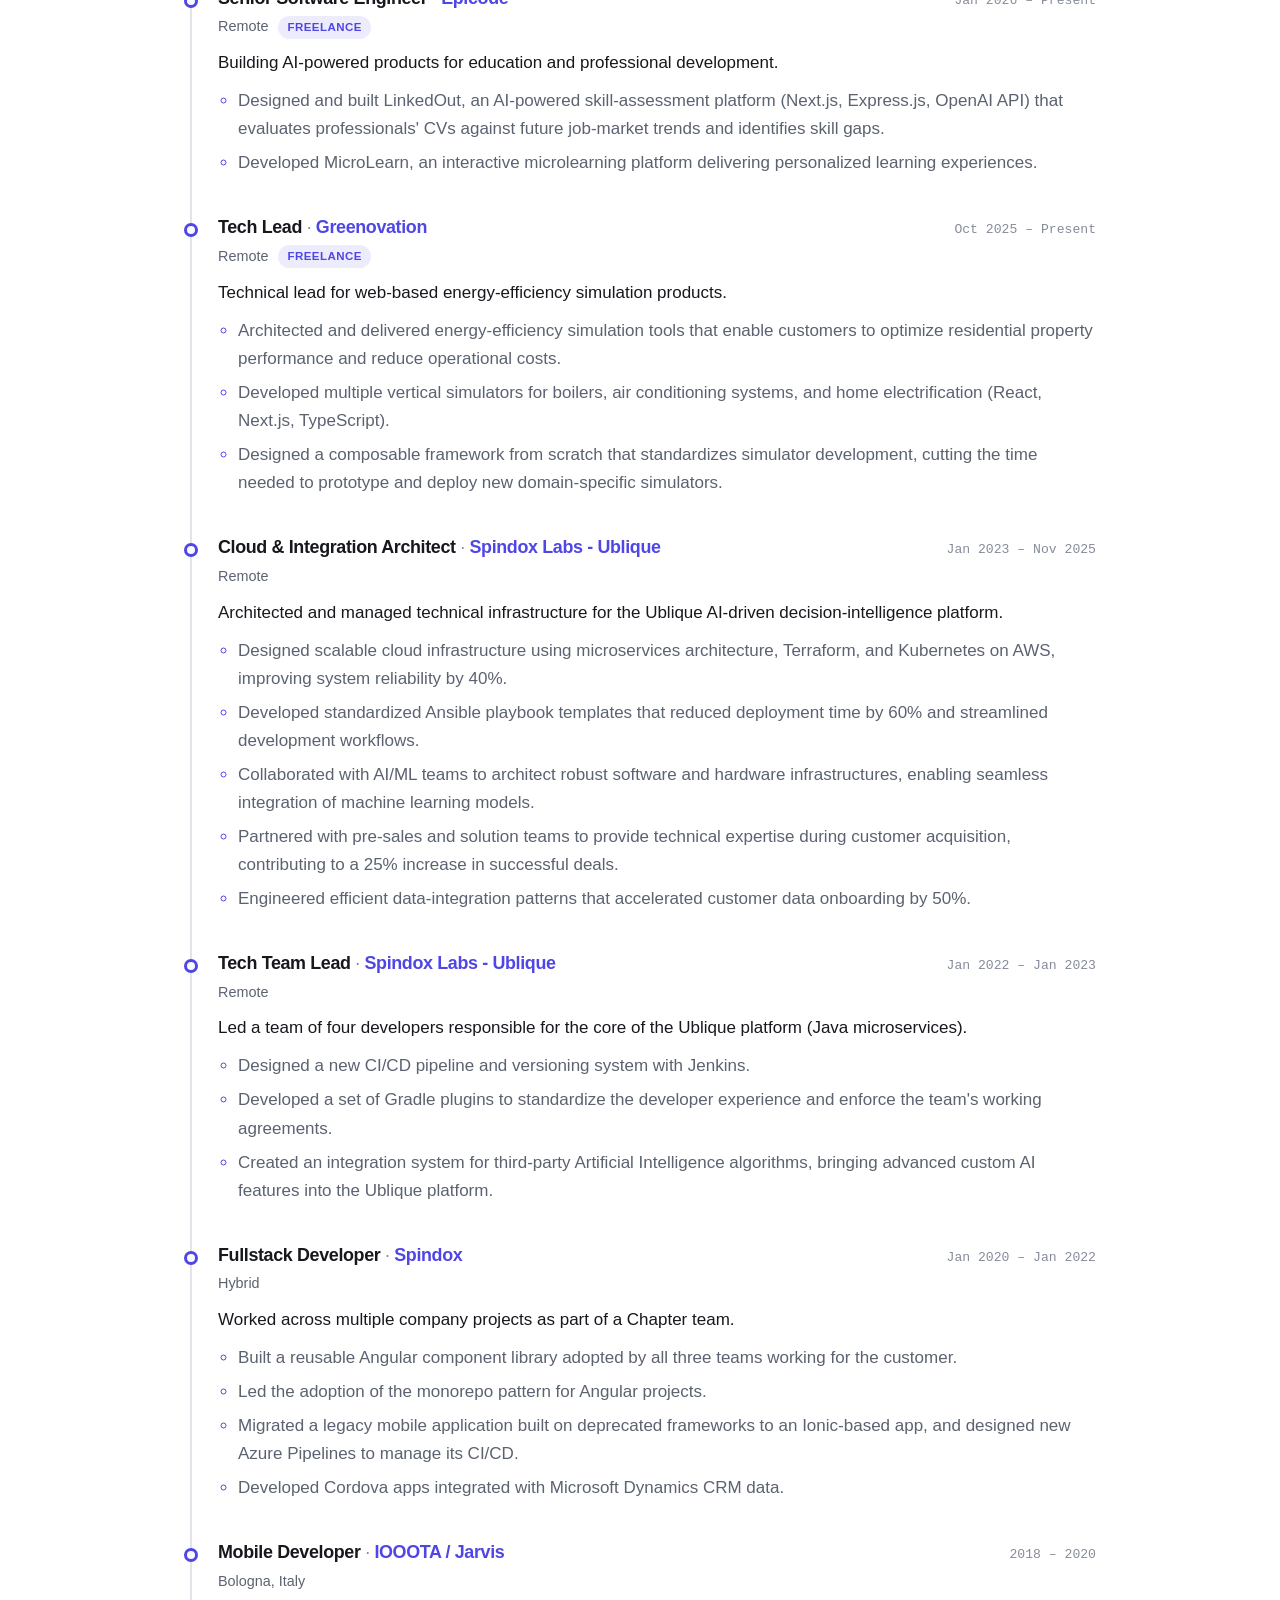
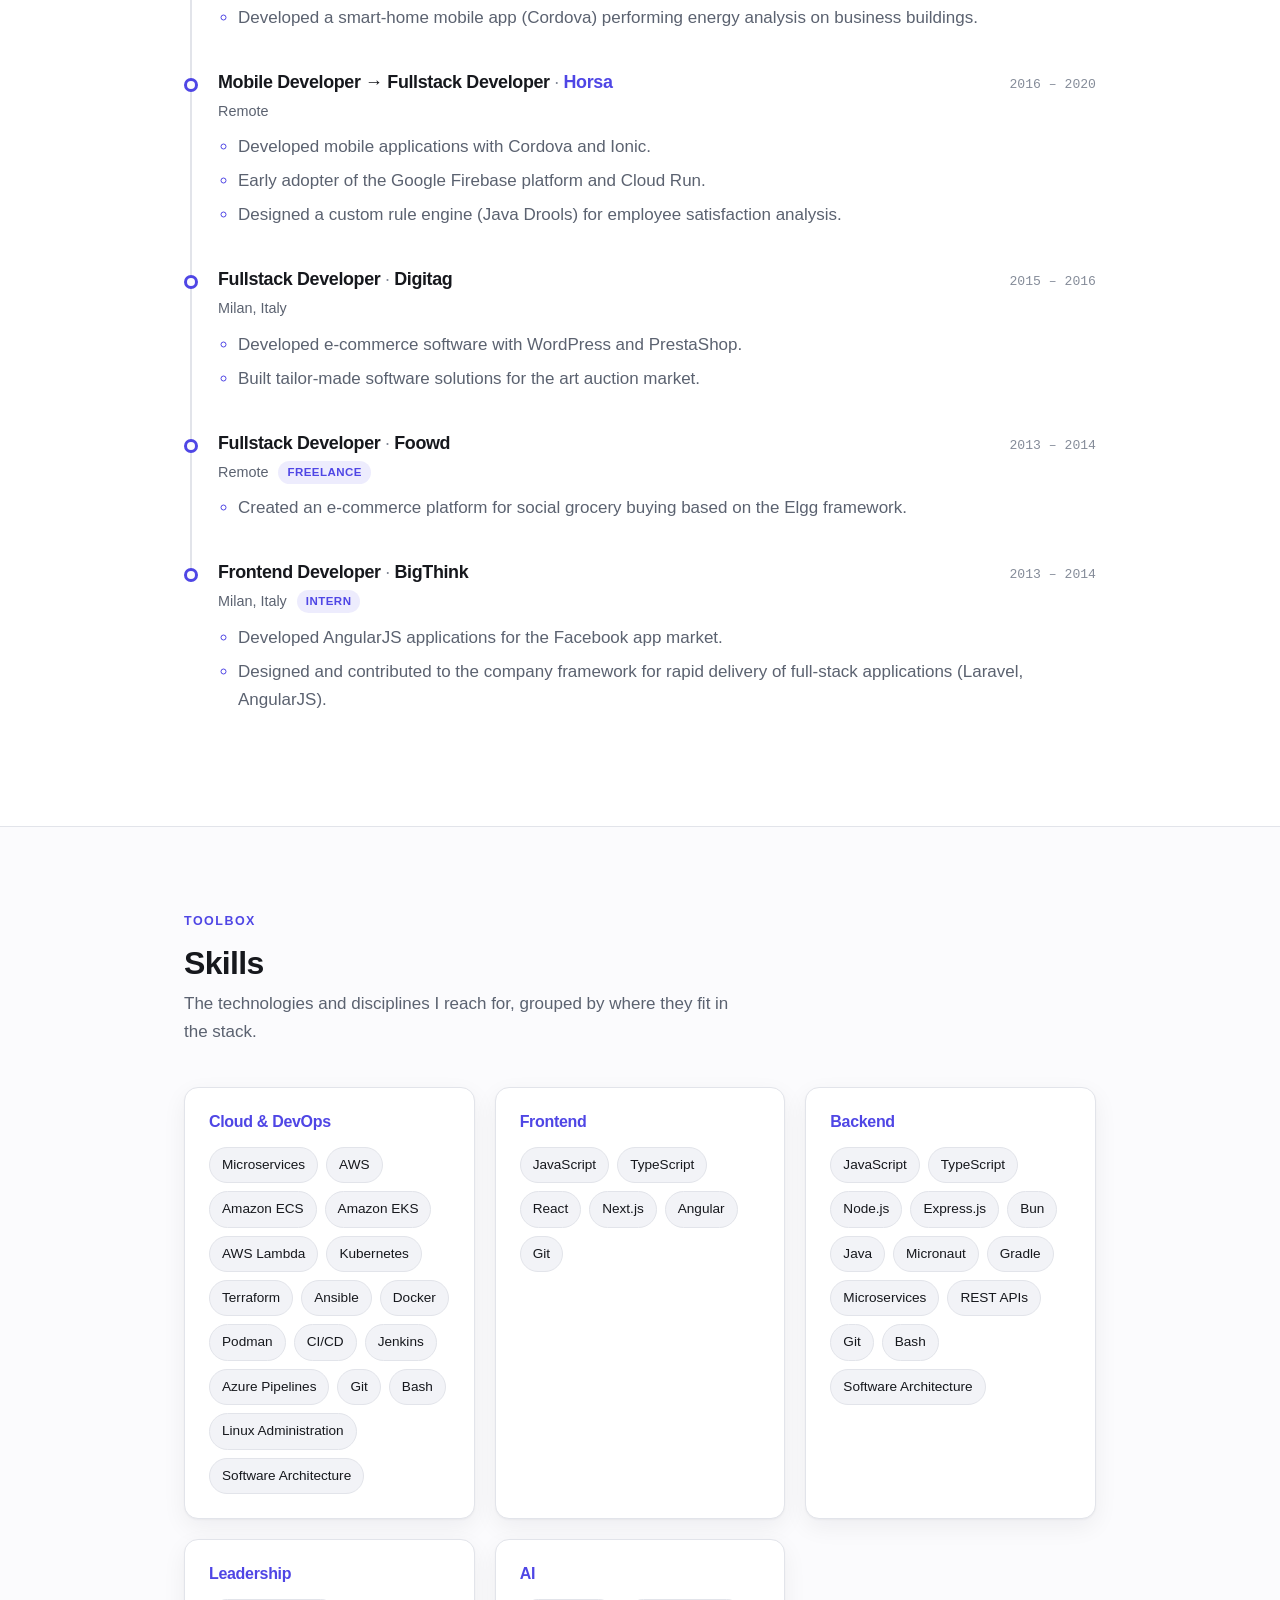
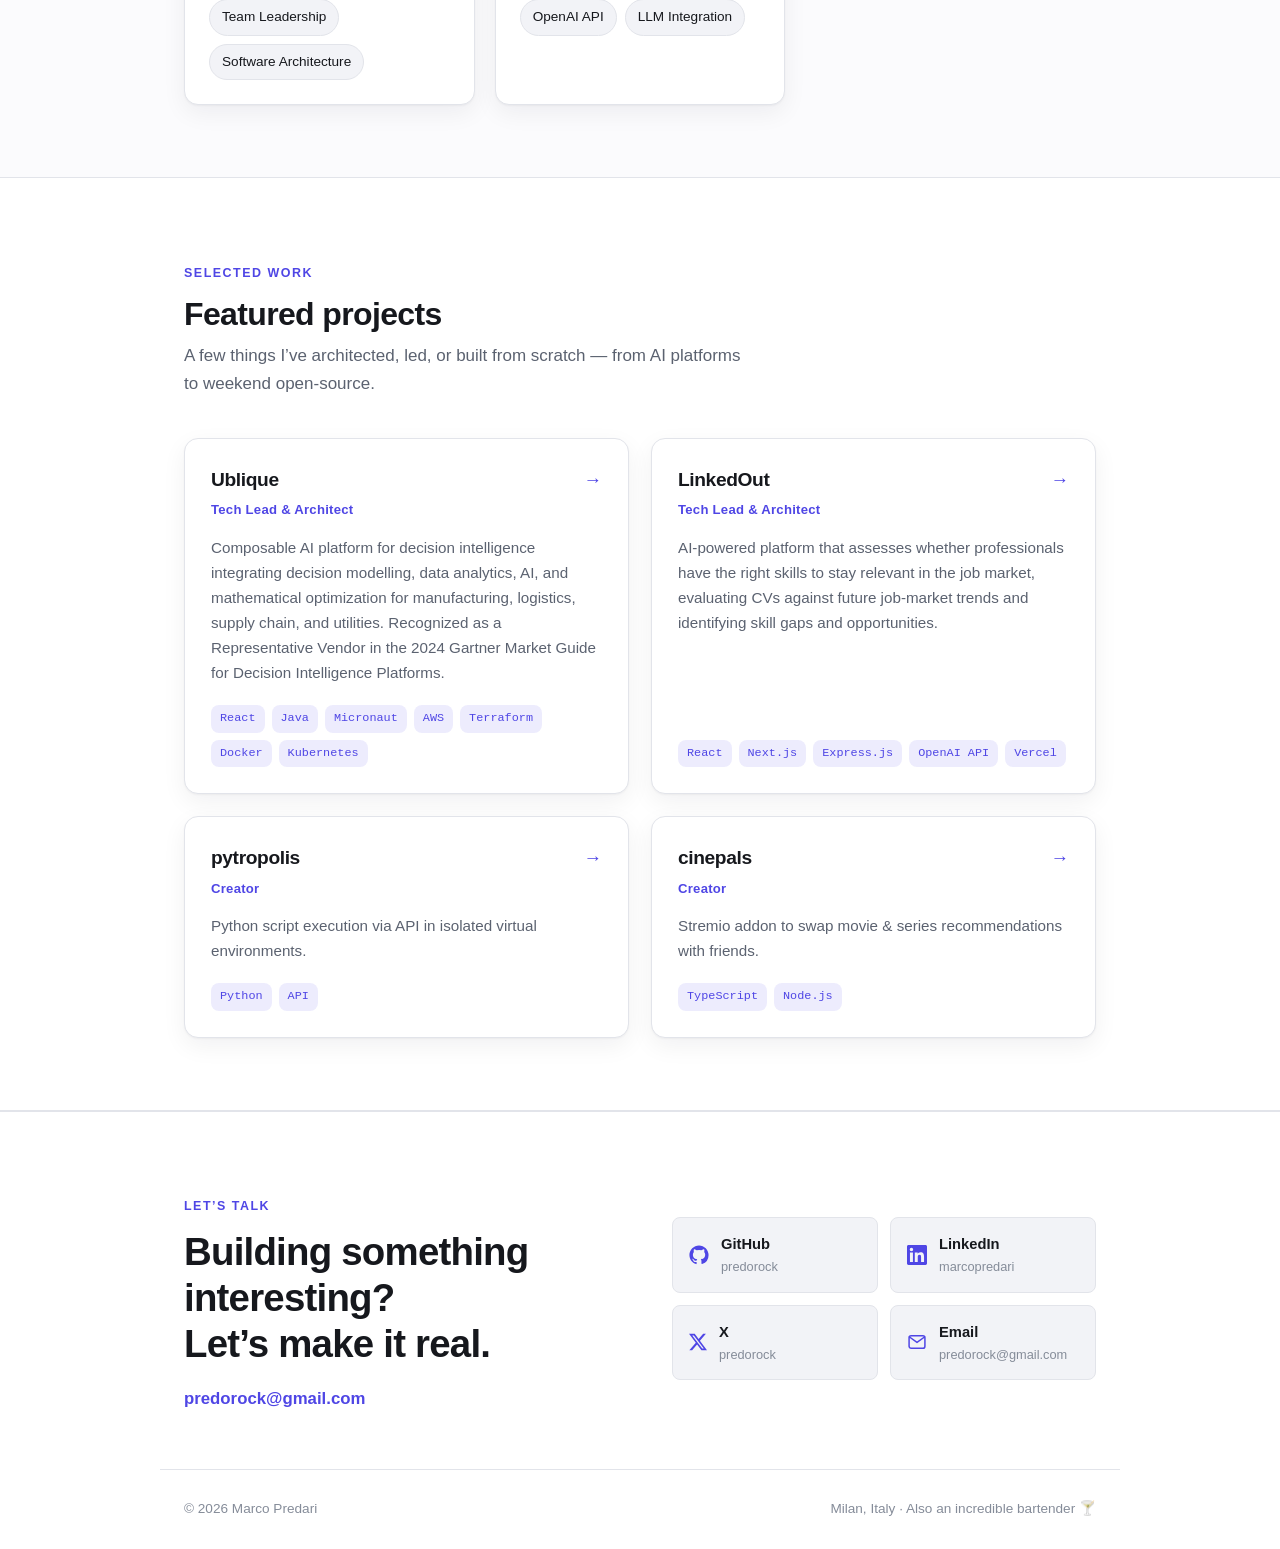
==== commit 6f88bcbc: "deploy: site from predoverse@851fa925d8eaa2353a9bc9d27c444b9a5ff5a7ad predorock/predoverse@851fa925d" ====
--- a/index.html
+++ b/index.html
@@ -1,265 +1,28 @@
-<!DOCTYPE html>
-<html lang="en">
-  <head>
-    <meta charset="utf-8">
-    <meta http-equiv = "Content-Type" content="text/html; charset=utf-8">
-    <meta http-equiv="X-UA-Compatible" content="IE=edge,chrome=1" />
-    <meta name="viewport" content="width=device-width, initial-scale=1">
-    <meta name="robots" content="noindex,nofollow">
-
-    <meta name="Title" content="Marco Predari Official Website">
-    <meta name="Description" content="I am a passionate programmer and technology evangelist. In my work I like focus my skills on good quality software and best practices.">
-    
-    <title>Marco Predari Official Website</title>
-    
-    <link href="css/bootstrap.min.css" rel="stylesheet">
-    <link href="css/font-awesome.css" rel="stylesheet">
-    <link href="css/main.css" rel="stylesheet">
-    <!--[if lt IE 9]>
-      <script src="js/html5shiv.js"></script>
-      <script src="js/respond.min.js"></script>
-    <![endif]-->
-    <script>
-      (function(i,s,o,g,r,a,m){i['GoogleAnalyticsObject']=r;i[r]=i[r]||function(){
-      (i[r].q=i[r].q||[]).push(arguments)},i[r].l=1*new Date();a=s.createElement(o),
-      m=s.getElementsByTagName(o)[0];a.async=1;a.src=g;m.parentNode.insertBefore(a,m)
-      })(window,document,'script','//www.google-analytics.com/analytics.js','ga');
-
-      ga('create', 'UA-74067603-1', 'auto');
-      ga('send', 'pageview');
-    </script>
-  </head>
-  <body>
-    <div class="container">
-      <div class="row">
-        <div class="col-xs-12">
-          <div id="photo-header" class="text-center">
-            <!-- PHOTO (AVATAR) -->
-            <div id="photo">
-              <img src="img/avatar.jpeg" alt="avatar">
-            </div>
-            <div id="text-header">
-              <h1>
-                Hello,<br> my name is 
-                  <span>Marco</span><sup>26yo</sup> and I am a software developer
-              </h1>
-            </div>
-          </div>
-        </div>
-      </div>
-      <div class="row">
-        <div class="col-xs-12 col-sm-7">
-          <!-- ABOUT ME -->
-          <div class="box">
-            <h2>About Me</h2>
-            <p>
-              I am a passionate programmer and technology evangelist. In my work I like focus my skills on good quality software and best practices. I like travel the world, participate to international conferences.
-            </p>
-          </div>
-          <!-- EDUCATION -->
-          <div class="box">
-            <h2>Education</h2>
-            <ul id="education" class="clearfix">
-              <li>
-                <div class="year pull-left">2015</div>
-                <div class="description pull-right">
-                  <h3>Master in Computer Science — In progress ...</h3>
-                  <h4>“Methods and Models for the design and development of software”</h4>
-                </div>
-              </li>
-              <li>
-                <div class="year pull-left">2015</div>
-                <div class="description pull-right">
-                  <h3>Università degli studi di Milano</h3>
-                  <h4>Bachelor degree in “Music Computer Science”</h4>
-                  <p>Thesis : “From web to Mobile - Web Technologies for Cross Platform Mobile Apps ”</p>
-                </div>
-              </li>
-              <li>
-                <div class="year pull-left">1992</div>
-                <div class="description pull-right">
-                  <h3>I was born in Mariana Mantovana</h3>
-                  <p>
-                    A small (very very small) town in the "middleheart" of Mantova.
-                  </p>
-                </div>
-              </li>
-            </ul>
-          </div>
-          <!-- EXPERIENCES -->
-          <div class="box">
-            <h2>Experiences</h2>
-             <div class="job clearfix">
-              <div class="col-xs-3">
-                <div class="where">Horsa</div>
-                <div class="year">April 2016 - Now</div>
-              </div>
-              <div class="col-xs-9">
-                <div class="profession">Junior IT Consultant</div>
-                <div class="description">
-                  I am part of the awesome DevLab team (<a href="https://www.instagram.com/p/BR_AlnWgWq2D8E-0a7a5rAocpijRjGVtrm2_rg0/?taken-by=predorock&hl=it" target="_blank">here</a> a fancy pic) where we craft astonishing software for big enterprise customers.
-                </div>
-              </div>
-            </div>
-            <div class="job clearfix">
-              <div class="col-xs-3">
-                <div class="where">Digitag Consulting</div>
-                <div class="year">August 2015 - March 2016</div>
-              </div>
-              <div class="col-xs-9">
-                <div class="profession">Fullstack Web Developer</div>
-                <div class="description">
-                  I worked for Digitag Consulting as Fullstack Web Developer. I have develop integrations with external CMS such as Prestashop and Wordpress. But also I have developed custom websites and CMS for particular projects. I am also the person in charge to manage the IT of our agency and I am responsible to deploy the software on our server platform and migrate it if necessary.
-                </div>
-              </div>
-            </div>
-            <div class="job clearfix">
-              <div class="col-xs-3">
-                <div class="where">Foowd</div>
-                <div class="year">2014 - 2015</div>
-                <div class="year">(10 months)</div>
-              </div>
-              <div class="col-xs-9">
-                <div class="profession">Frontend Web Developer</div>
-                <div class="description">
-                  My job in Foowd was to develop a platform to let user create buying groceries groups. I have used technologies such as Handlebars, jQuery, Elgg. My specific job was to to write a Elgg theme for the UI and website logic.
-                </div>
-              </div>
-            </div>
-            <div class="job clearfix">
-              <div class="col-xs-3">
-                <div class="where">Big Think SRL</div>
-                <div class="year">2013</div>
-                <div class="year">(6 months)</div>
-              </div>
-              <div class="col-xs-9">
-                <div class="profession">Frontend Web Developer</div>
-                <div class="description">
-                  During my experience in BigThink I have learned how to use AngularJS and web technologies in general. This was the stage that I have done for my bachelor thesis about “Cross Platform Web Application for Mobile”
-                </div>
-              </div>
-            </div>
-          </div>
-          <div class="box">
-            <h2>Tweets</h2>
-            <a class="twitter-timeline" href="https://twitter.com/predorock?ref_src=twsrc%5Etfw">
-              Tweets by predorock
-            </a>
-          </div>
-        </div>
-        <div class="col-xs-12 col-sm-5">
-          
-          <!-- CONTACT -->
-          <div class="box clearfix">
-            <h2>Contact</h2>
-            <div class="contact-item">
-              <div class="icon pull-left text-center"><span class="fa fa-envelope fa-fw"></span></div>
-              <div class="title only pull-right">marco.predari@yahoo.it</div>
-            </div>
-            <div class="contact-item">
-              <div class="icon pull-left text-center"><span class="fa fa-twitter fa-fw"></span></div>
-              <div class="title pull-right">Twitter</div>
-              <div class="description pull-right"><a href="https://twitter.com/predorock">https://twitter.com/predorock</a></div>
-            </div>
-            <div class="contact-item">
-              <div class="icon pull-left text-center"><span class="fa fa-facebook fa-fw"></span></div>
-              <div class="title pull-right">Facebook</div>
-              <div class="description pull-right"><a href="https://www.facebook.com/predorock">https://www.facebook.com/predorock</a></div>
-            </div>
-            <div class="contact-item">
-              <div class="icon pull-left text-center"><span class="fa fa-skype fa-fw"></span></div>
-              <div class="title pull-right">Skype</div>
-              <div class="description pull-right">predorock</div>
-            </div>
-             <div class="contact-item">
-              <div class="icon pull-left text-center"><span class="fa fa-github fa-fw"></span></div>
-              <div class="title pull-right">Github</div>
-              <div class="description pull-right"><a href="https://github.com/predorock" target="_blank">https://github.com/predorock</a></div>
-            </div>
-          </div>
-
-          <!-- CV 
-          <div class="box clearfix">
-            <div class="cv text-center">
-              <a href="/img/cv.pdf" class="download" download>Download my CV</a>
-            </div>
-          </div>-->
-
-          <!-- SKILLS -->
-          <div class="box">
-            <h2>Skills</h2>
-            <div class="skills">
-              <div class="item-skills" data-percent="1">HTML</div>
-              <div class="item-skills" data-percent="0.90">CSS</div>
-              <div class="item-skills" data-percent="0.95">Javascript</div>
-              <div class="item-skills" data-percent="1">AngularJs</div>
-              <div class="item-skills" data-percent="0.75">Angular</div>
-              <div class="item-skills" data-percent="0.55">Python</div>
-              <div class="item-skills" data-percent="0.70">Java</div>              
-              <div class="item-skills" data-percent="0.60">Prestashop</div>
-              <div class="item-skills" data-percent="0.50">Google Cloud Platform</div>
-              <div class="item-skills" data-percent="0.50">Firestore</div>
-              <div class="item-skills" data-percent="0.70">RxJs</div>     
-              <div class="item-skills" data-percent="0.70">Reactive Programming</div>             
-              <div class="skills-legend clearfix">
-                <div class="legend-left legend">Beginner</div>
-                <div class="legend-left legend"><span>Proficient</span></div>
-                <div class="legend-right legend"><span>Expert</span></div>
-                <div class="legend-right legend">Master</div>
-              </div>
-            </div>
-          </div>
-
-          <!-- LANGUAGES -->
-          <div class="box">
-            <h2>Languages</h2>
-            <div id="language-skills">
-              <div class="skill">
-                English 
-                <div class="icons pull-right">
-                  <div style="width: 60%;" class="icons-red">
-                  </div>
-                </div>
-              </div>
-              <div class="skill">
-                Italian 
-                <div class="icons pull-right">
-                  <div style="width: 100%;" class="icons-red"></div>
-                </div>
-              </div>
-            </div>
-          </div>
-          
-          <!-- HOBBIES -->
-          <div class="box">
-            <h2>Hobbies</h2>
-            <div class="hobby">Travel Animator</div>
-            <div class="hobby">Nightlife public relations</div>
-            <div class="hobby">Gin Tonic</div>
-            <div class="hobby">Kick Boxing</div>
-            <div class="hobby">MMA</div>
-            <div class="hobby">Judo</div>
-            <div class="hobby">Brazilian Ju-Jitsu</div>
-            <div class="hobby">Tech Conferences</div>
-            <div class="hobby">Gadgets</div>
-            <div class="hobby">Nerd Tv Series</div>
-          </div>
-        </div>
-      </div>
-    </div>
-    <!-- JQUERY -->
-    <script async src="js/jquery.min.js"></script>
-    <!-- BOOTSTRAP -->
-    <script async src="js/bootstrap.min.js"></script>
-    <script async src="https://platform.twitter.com/widgets.js" charset="utf-8"></script>
-    <!-- SCRIPTS -->
-    <script async src="js/scripts.js"></script>
-
-    <!-- <script>
-    !function(d,s,id){
-      var js,fjs=d.getElementsByTagName(s)[0],
-          p=/^http:/.test(d.location)?'http':'https';
-          if(!d.getElementById(id)){js=d.createElement(s);js.id=id;js.src=p+"://platform.twitter.com/widgets.js";fjs.parentNode.insertBefore(js,fjs);}}(document,"script","twitter-wjs");
-          </script> -->
-  </body>
-</html>+<!DOCTYPE html><html lang="en"> <head><meta charset="utf-8"><meta name="viewport" content="width=device-width, initial-scale=1"><meta name="color-scheme" content="light dark"><link rel="icon" href="/favicon.svg" type="image/svg+xml"><title>Marco Predari — Software Engineer &amp; Tech Lead</title><meta name="description" content="Senior Software Engineer and Tech Lead with 10+ years of experience building full-stack products and cloud infrastructure across start-ups and consultancies. Proven track record architecting AI-powered platforms, designing scalable AWS cloud architectures (Kubernetes, Terraform, microservices), and leading development teams to ship robust, high-quality software without sacrificing delivery speed. Extensive remote-work experience collaborating with distributed teams across Europe."><meta name="author" content="Marco Predari"><!-- Open Graph --><meta property="og:type" content="website"><meta property="og:title" content="Marco Predari — Software Engineer &#38; Tech Lead"><meta property="og:description" content="Senior Software Engineer and Tech Lead with 10+ years of experience building full-stack products and cloud infrastructure across start-ups and consultancies. Proven track record architecting AI-powered platforms, designing scalable AWS cloud architectures (Kubernetes, Terraform, microservices), and leading development teams to ship robust, high-quality software without sacrificing delivery speed. Extensive remote-work experience collaborating with distributed teams across Europe."><meta property="og:image" content="https://avatars.githubusercontent.com/u/5390248?v=4"><meta property="og:url" content="https://predorock.github.io"><meta name="twitter:card" content="summary"><link rel="stylesheet" href="/_astro/index._LFgGxeB.css"></head> <body>  <a class="skip-link" href="#about" data-astro-cid-j7pv25f6>Skip to content</a> <header class="hero" data-astro-cid-bbe6dxrz> <div class="container hero-inner" data-astro-cid-bbe6dxrz> <div class="hero-copy" data-astro-cid-bbe6dxrz> <p class="eyebrow" data-astro-cid-bbe6dxrz>Software Engineer &amp; Tech Lead · Milan</p> <h1 class="hero-name" data-astro-cid-bbe6dxrz>Marco Predari</h1> <p class="hero-headline" data-astro-cid-bbe6dxrz>Senior Software Engineer | Tech Lead — Cloud (AWS) &amp; AI-Powered Platforms</p> <p class="hero-summary" data-astro-cid-bbe6dxrz>
+Roughly a decade turning ambitious ideas into shipped, reliable products — from
+        AI-powered platforms to cloud infrastructure that scales. I lead teams without slowing
+        them down.
+</p> <div class="hero-actions" data-astro-cid-bbe6dxrz> <a class="btn btn-primary" href="mailto:predorock@gmail.com" data-astro-cid-bbe6dxrz>Get in touch</a> <a class="btn btn-ghost" href="/cv" data-astro-cid-bbe6dxrz>View CV &rarr;</a> </div> <ul class="hero-socials" aria-label="Social profiles" data-astro-cid-bbe6dxrz> <li data-astro-cid-bbe6dxrz> <a href="https://github.com/predorock" target="_blank" rel="noopener noreferrer" aria-label="GitHub — predorock" data-astro-cid-bbe6dxrz> <svg viewBox="0 0 24 24" width="20" height="20" fill="currentColor" aria-hidden="true"><path d="M12 .5C5.73.5.5 5.74.5 12.02c0 5.08 3.29 9.39 7.86 10.91.58.11.79-.25.79-.56 0-.28-.01-1.02-.02-2-3.2.7-3.88-1.54-3.88-1.54-.53-1.34-1.28-1.7-1.28-1.7-1.05-.72.08-.7.08-.7 1.16.08 1.77 1.19 1.77 1.19 1.03 1.77 2.7 1.26 3.36.96.1-.75.4-1.26.73-1.55-2.55-.29-5.24-1.28-5.24-5.68 0-1.26.45-2.28 1.19-3.09-.12-.29-.52-1.46.11-3.05 0 0 .97-.31 3.18 1.18a11.1 11.1 0 0 1 5.8 0c2.2-1.49 3.17-1.18 3.17-1.18.63 1.59.23 2.76.11 3.05.74.81 1.19 1.83 1.19 3.09 0 4.41-2.69 5.38-5.25 5.67.41.36.78 1.06.78 2.14 0 1.55-.01 2.8-.01 3.18 0 .31.21.68.8.56A11.53 11.53 0 0 0 23.5 12.02C23.5 5.74 18.27.5 12 .5Z"></path></svg> </a> </li><li data-astro-cid-bbe6dxrz> <a href="https://www.linkedin.com/in/marcopredari/" target="_blank" rel="noopener noreferrer" aria-label="LinkedIn — marcopredari" data-astro-cid-bbe6dxrz> <svg viewBox="0 0 24 24" width="20" height="20" fill="currentColor" aria-hidden="true"><path d="M20.45 20.45h-3.56v-5.57c0-1.33-.02-3.04-1.85-3.04-1.85 0-2.14 1.45-2.14 2.94v5.67H9.35V9h3.42v1.56h.05c.48-.9 1.64-1.85 3.37-1.85 3.6 0 4.27 2.37 4.27 5.46v6.28ZM5.34 7.43a2.07 2.07 0 1 1 0-4.14 2.07 2.07 0 0 1 0 4.14ZM7.12 20.45H3.55V9h3.57v11.45ZM22.22 0H1.77C.79 0 0 .77 0 1.73v20.54C0 23.22.79 24 1.77 24h20.45c.98 0 1.78-.78 1.78-1.73V1.73C24 .77 23.2 0 22.22 0Z"></path></svg> </a> </li><li data-astro-cid-bbe6dxrz> <a href="https://x.com/predorock" target="_blank" rel="noopener noreferrer" aria-label="X — predorock" data-astro-cid-bbe6dxrz> <svg viewBox="0 0 24 24" width="18" height="18" fill="currentColor" aria-hidden="true"><path d="M18.9 1.15h3.68l-8.04 9.19L24 22.85h-7.41l-5.8-7.58-6.64 7.58H.46l8.6-9.83L0 1.15h7.6l5.24 6.93 6.06-6.93Zm-1.29 19.5h2.04L6.48 3.24H4.29L17.61 20.65Z"></path></svg> </a> </li> </ul> </div> <div class="hero-avatar" data-astro-cid-bbe6dxrz> <img src="https://avatars.githubusercontent.com/u/5390248?v=4" alt="Portrait of Marco Predari" width="220" height="220" loading="eager" decoding="async" data-astro-cid-bbe6dxrz> <span class="hero-avatar-glow" aria-hidden="true" data-astro-cid-bbe6dxrz></span> </div> </div> </header>  <main id="main" data-astro-cid-j7pv25f6> <section id="about" aria-labelledby="about-title" data-astro-cid-v2cbyr3p> <div class="container about-grid" data-astro-cid-v2cbyr3p> <div class="about-copy" data-astro-cid-v2cbyr3p> <p class="eyebrow" data-astro-cid-v2cbyr3p>About</p> <h2 id="about-title" class="section-title" data-astro-cid-v2cbyr3p>Engineer, lead, and occasional mixologist</h2> <p data-astro-cid-v2cbyr3p>Senior Software Engineer and Tech Lead with 10+ years of experience building full-stack products and cloud infrastructure across start-ups and consultancies. Proven track record architecting AI-powered platforms, designing scalable AWS cloud architectures (Kubernetes, Terraform, microservices), and leading development teams to ship robust, high-quality software without sacrificing delivery speed. Extensive remote-work experience collaborating with distributed teams across Europe.</p> <p class="about-fun" data-astro-cid-v2cbyr3p>
+Based in Milan, Italy, I care about clean architecture,
+        pragmatic delivery, and teams that enjoy the work. Off the clock? I&rsquo;m an incredible
+        bartender <span aria-hidden="true" data-astro-cid-v2cbyr3p>🍸</span> — ask me for a negroni.
+</p> </div> <aside class="about-aside" data-astro-cid-v2cbyr3p> <div class="fact-card" data-astro-cid-v2cbyr3p> <h3 class="fact-title" data-astro-cid-v2cbyr3p>Education</h3> <ul data-astro-cid-v2cbyr3p> <li data-astro-cid-v2cbyr3p> <span class="fact-primary" data-astro-cid-v2cbyr3p>Bachelor&#39;s Degree in Computer Music Science</span> <span class="fact-secondary" data-astro-cid-v2cbyr3p> Università degli Studi di Milano · 2007&ndash;2010 </span> </li> </ul> </div> <div class="fact-card" data-astro-cid-v2cbyr3p> <h3 class="fact-title" data-astro-cid-v2cbyr3p>Certifications</h3> <ul data-astro-cid-v2cbyr3p> <li data-astro-cid-v2cbyr3p> <span class="fact-primary" data-astro-cid-v2cbyr3p> <a href="https://www.credly.com/badges/a128b214-a998-436a-a73e-678448818913/public_url" target="_blank" rel="noopener noreferrer" data-astro-cid-v2cbyr3p> AWS Certified Cloud Practitioner </a> </span> <span class="fact-secondary" data-astro-cid-v2cbyr3p>Amazon Web Services</span> </li> </ul> </div> </aside> </div> </section>  <section id="experience" aria-labelledby="experience-title" data-astro-cid-xpq65ryk> <div class="container" data-astro-cid-xpq65ryk> <p class="eyebrow" data-astro-cid-xpq65ryk>Career</p> <h2 id="experience-title" class="section-title" data-astro-cid-xpq65ryk>Experience</h2> <p class="section-lead" data-astro-cid-xpq65ryk>
+A decade across start-ups and consultancies — building products, architecting cloud
+      platforms, and leading engineering teams.
+</p> <ol class="timeline" data-astro-cid-xpq65ryk> <li class="tl-item" data-astro-cid-xpq65ryk> <span class="tl-dot" aria-hidden="true" data-astro-cid-xpq65ryk></span> <div class="tl-body" data-astro-cid-xpq65ryk> <div class="tl-head" data-astro-cid-xpq65ryk> <h3 class="tl-role" data-astro-cid-xpq65ryk> Senior Software Engineer <span class="tl-at" data-astro-cid-xpq65ryk> · </span> <a href="https://epicode.com/" target="_blank" rel="noopener noreferrer" data-astro-cid-xpq65ryk> Epicode </a> </h3> <span class="tl-dates" data-astro-cid-xpq65ryk> Jan 2026 &ndash; Present </span> </div> <p class="tl-meta" data-astro-cid-xpq65ryk> Remote <span class="tl-tag" data-astro-cid-xpq65ryk>Freelance</span> </p> <p class="tl-intro" data-astro-cid-xpq65ryk>Building AI-powered products for education and professional development.</p> <ul class="tl-bullets" data-astro-cid-xpq65ryk> <li data-astro-cid-xpq65ryk>Designed and built LinkedOut, an AI-powered skill-assessment platform (Next.js, Express.js, OpenAI API) that evaluates professionals&#39; CVs against future job-market trends and identifies skill gaps.</li><li data-astro-cid-xpq65ryk>Developed MicroLearn, an interactive microlearning platform delivering personalized learning experiences.</li> </ul> </div> </li><li class="tl-item" data-astro-cid-xpq65ryk> <span class="tl-dot" aria-hidden="true" data-astro-cid-xpq65ryk></span> <div class="tl-body" data-astro-cid-xpq65ryk> <div class="tl-head" data-astro-cid-xpq65ryk> <h3 class="tl-role" data-astro-cid-xpq65ryk> Tech Lead <span class="tl-at" data-astro-cid-xpq65ryk> · </span> <a href="https://greenovation.it" target="_blank" rel="noopener noreferrer" data-astro-cid-xpq65ryk> Greenovation </a> </h3> <span class="tl-dates" data-astro-cid-xpq65ryk> Oct 2025 &ndash; Present </span> </div> <p class="tl-meta" data-astro-cid-xpq65ryk> Remote <span class="tl-tag" data-astro-cid-xpq65ryk>Freelance</span> </p> <p class="tl-intro" data-astro-cid-xpq65ryk>Technical lead for web-based energy-efficiency simulation products.</p> <ul class="tl-bullets" data-astro-cid-xpq65ryk> <li data-astro-cid-xpq65ryk>Architected and delivered energy-efficiency simulation tools that enable customers to optimize residential property performance and reduce operational costs.</li><li data-astro-cid-xpq65ryk>Developed multiple vertical simulators for boilers, air conditioning systems, and home electrification (React, Next.js, TypeScript).</li><li data-astro-cid-xpq65ryk>Designed a composable framework from scratch that standardizes simulator development, cutting the time needed to prototype and deploy new domain-specific simulators.</li> </ul> </div> </li><li class="tl-item" data-astro-cid-xpq65ryk> <span class="tl-dot" aria-hidden="true" data-astro-cid-xpq65ryk></span> <div class="tl-body" data-astro-cid-xpq65ryk> <div class="tl-head" data-astro-cid-xpq65ryk> <h3 class="tl-role" data-astro-cid-xpq65ryk> Cloud &amp; Integration Architect <span class="tl-at" data-astro-cid-xpq65ryk> · </span> <a href="https://ublique.ai" target="_blank" rel="noopener noreferrer" data-astro-cid-xpq65ryk> Spindox Labs - Ublique </a> </h3> <span class="tl-dates" data-astro-cid-xpq65ryk> Jan 2023 &ndash; Nov 2025 </span> </div> <p class="tl-meta" data-astro-cid-xpq65ryk> Remote  </p> <p class="tl-intro" data-astro-cid-xpq65ryk>Architected and managed technical infrastructure for the Ublique AI-driven decision-intelligence platform.</p> <ul class="tl-bullets" data-astro-cid-xpq65ryk> <li data-astro-cid-xpq65ryk>Designed scalable cloud infrastructure using microservices architecture, Terraform, and Kubernetes on AWS, improving system reliability by 40%.</li><li data-astro-cid-xpq65ryk>Developed standardized Ansible playbook templates that reduced deployment time by 60% and streamlined development workflows.</li><li data-astro-cid-xpq65ryk>Collaborated with AI/ML teams to architect robust software and hardware infrastructures, enabling seamless integration of machine learning models.</li><li data-astro-cid-xpq65ryk>Partnered with pre-sales and solution teams to provide technical expertise during customer acquisition, contributing to a 25% increase in successful deals.</li><li data-astro-cid-xpq65ryk>Engineered efficient data-integration patterns that accelerated customer data onboarding by 50%.</li> </ul> </div> </li><li class="tl-item" data-astro-cid-xpq65ryk> <span class="tl-dot" aria-hidden="true" data-astro-cid-xpq65ryk></span> <div class="tl-body" data-astro-cid-xpq65ryk> <div class="tl-head" data-astro-cid-xpq65ryk> <h3 class="tl-role" data-astro-cid-xpq65ryk> Tech Team Lead <span class="tl-at" data-astro-cid-xpq65ryk> · </span> <a href="https://ublique.ai" target="_blank" rel="noopener noreferrer" data-astro-cid-xpq65ryk> Spindox Labs - Ublique </a> </h3> <span class="tl-dates" data-astro-cid-xpq65ryk> Jan 2022 &ndash; Jan 2023 </span> </div> <p class="tl-meta" data-astro-cid-xpq65ryk> Remote  </p> <p class="tl-intro" data-astro-cid-xpq65ryk>Led a team of four developers responsible for the core of the Ublique platform (Java microservices).</p> <ul class="tl-bullets" data-astro-cid-xpq65ryk> <li data-astro-cid-xpq65ryk>Designed a new CI/CD pipeline and versioning system with Jenkins.</li><li data-astro-cid-xpq65ryk>Developed a set of Gradle plugins to standardize the developer experience and enforce the team&#39;s working agreements.</li><li data-astro-cid-xpq65ryk>Created an integration system for third-party Artificial Intelligence algorithms, bringing advanced custom AI features into the Ublique platform.</li> </ul> </div> </li><li class="tl-item" data-astro-cid-xpq65ryk> <span class="tl-dot" aria-hidden="true" data-astro-cid-xpq65ryk></span> <div class="tl-body" data-astro-cid-xpq65ryk> <div class="tl-head" data-astro-cid-xpq65ryk> <h3 class="tl-role" data-astro-cid-xpq65ryk> Fullstack Developer <span class="tl-at" data-astro-cid-xpq65ryk> · </span> <a href="https://spindox.it" target="_blank" rel="noopener noreferrer" data-astro-cid-xpq65ryk> Spindox </a> </h3> <span class="tl-dates" data-astro-cid-xpq65ryk> Jan 2020 &ndash; Jan 2022 </span> </div> <p class="tl-meta" data-astro-cid-xpq65ryk> Hybrid  </p> <p class="tl-intro" data-astro-cid-xpq65ryk>Worked across multiple company projects as part of a Chapter team.</p> <ul class="tl-bullets" data-astro-cid-xpq65ryk> <li data-astro-cid-xpq65ryk>Built a reusable Angular component library adopted by all three teams working for the customer.</li><li data-astro-cid-xpq65ryk>Led the adoption of the monorepo pattern for Angular projects.</li><li data-astro-cid-xpq65ryk>Migrated a legacy mobile application built on deprecated frameworks to an Ionic-based app, and designed new Azure Pipelines to manage its CI/CD.</li><li data-astro-cid-xpq65ryk>Developed Cordova apps integrated with Microsoft Dynamics CRM data.</li> </ul> </div> </li><li class="tl-item" data-astro-cid-xpq65ryk> <span class="tl-dot" aria-hidden="true" data-astro-cid-xpq65ryk></span> <div class="tl-body" data-astro-cid-xpq65ryk> <div class="tl-head" data-astro-cid-xpq65ryk> <h3 class="tl-role" data-astro-cid-xpq65ryk> Mobile Developer <span class="tl-at" data-astro-cid-xpq65ryk> · </span> <a href="https://www.hellojarvis.it/" target="_blank" rel="noopener noreferrer" data-astro-cid-xpq65ryk> IOOOTA / Jarvis </a> </h3> <span class="tl-dates" data-astro-cid-xpq65ryk> 2018 &ndash; 2020 </span> </div> <p class="tl-meta" data-astro-cid-xpq65ryk> Bologna, Italy  </p>  <ul class="tl-bullets" data-astro-cid-xpq65ryk> <li data-astro-cid-xpq65ryk>Developed a smart-home mobile app (Cordova) performing energy analysis on business buildings.</li> </ul> </div> </li><li class="tl-item" data-astro-cid-xpq65ryk> <span class="tl-dot" aria-hidden="true" data-astro-cid-xpq65ryk></span> <div class="tl-body" data-astro-cid-xpq65ryk> <div class="tl-head" data-astro-cid-xpq65ryk> <h3 class="tl-role" data-astro-cid-xpq65ryk> Mobile Developer → Fullstack Developer <span class="tl-at" data-astro-cid-xpq65ryk> · </span> <a href="https://horsa.it/" target="_blank" rel="noopener noreferrer" data-astro-cid-xpq65ryk> Horsa </a> </h3> <span class="tl-dates" data-astro-cid-xpq65ryk> 2016 &ndash; 2020 </span> </div> <p class="tl-meta" data-astro-cid-xpq65ryk> Remote  </p>  <ul class="tl-bullets" data-astro-cid-xpq65ryk> <li data-astro-cid-xpq65ryk>Developed mobile applications with Cordova and Ionic.</li><li data-astro-cid-xpq65ryk>Early adopter of the Google Firebase platform and Cloud Run.</li><li data-astro-cid-xpq65ryk>Designed a custom rule engine (Java Drools) for employee satisfaction analysis.</li> </ul> </div> </li><li class="tl-item" data-astro-cid-xpq65ryk> <span class="tl-dot" aria-hidden="true" data-astro-cid-xpq65ryk></span> <div class="tl-body" data-astro-cid-xpq65ryk> <div class="tl-head" data-astro-cid-xpq65ryk> <h3 class="tl-role" data-astro-cid-xpq65ryk> Fullstack Developer <span class="tl-at" data-astro-cid-xpq65ryk> · </span> <span data-astro-cid-xpq65ryk>Digitag</span> </h3> <span class="tl-dates" data-astro-cid-xpq65ryk> 2015 &ndash; 2016 </span> </div> <p class="tl-meta" data-astro-cid-xpq65ryk> Milan, Italy  </p>  <ul class="tl-bullets" data-astro-cid-xpq65ryk> <li data-astro-cid-xpq65ryk>Developed e-commerce software with WordPress and PrestaShop.</li><li data-astro-cid-xpq65ryk>Built tailor-made software solutions for the art auction market.</li> </ul> </div> </li><li class="tl-item" data-astro-cid-xpq65ryk> <span class="tl-dot" aria-hidden="true" data-astro-cid-xpq65ryk></span> <div class="tl-body" data-astro-cid-xpq65ryk> <div class="tl-head" data-astro-cid-xpq65ryk> <h3 class="tl-role" data-astro-cid-xpq65ryk> Fullstack Developer <span class="tl-at" data-astro-cid-xpq65ryk> · </span> <span data-astro-cid-xpq65ryk>Foowd</span> </h3> <span class="tl-dates" data-astro-cid-xpq65ryk> 2013 &ndash; 2014 </span> </div> <p class="tl-meta" data-astro-cid-xpq65ryk> Remote <span class="tl-tag" data-astro-cid-xpq65ryk>Freelance</span> </p>  <ul class="tl-bullets" data-astro-cid-xpq65ryk> <li data-astro-cid-xpq65ryk>Created an e-commerce platform for social grocery buying based on the Elgg framework.</li> </ul> </div> </li><li class="tl-item" data-astro-cid-xpq65ryk> <span class="tl-dot" aria-hidden="true" data-astro-cid-xpq65ryk></span> <div class="tl-body" data-astro-cid-xpq65ryk> <div class="tl-head" data-astro-cid-xpq65ryk> <h3 class="tl-role" data-astro-cid-xpq65ryk> Frontend Developer <span class="tl-at" data-astro-cid-xpq65ryk> · </span> <span data-astro-cid-xpq65ryk>BigThink</span> </h3> <span class="tl-dates" data-astro-cid-xpq65ryk> 2013 &ndash; 2014 </span> </div> <p class="tl-meta" data-astro-cid-xpq65ryk> Milan, Italy <span class="tl-tag" data-astro-cid-xpq65ryk>Intern</span> </p>  <ul class="tl-bullets" data-astro-cid-xpq65ryk> <li data-astro-cid-xpq65ryk>Developed AngularJS applications for the Facebook app market.</li><li data-astro-cid-xpq65ryk>Designed and contributed to the company framework for rapid delivery of full-stack applications (Laravel, AngularJS).</li> </ul> </div> </li> </ol> </div> </section>  <section id="skills" aria-labelledby="skills-title" data-astro-cid-ab4ihpzs> <div class="container" data-astro-cid-ab4ihpzs> <p class="eyebrow" data-astro-cid-ab4ihpzs>Toolbox</p> <h2 id="skills-title" class="section-title" data-astro-cid-ab4ihpzs>Skills</h2> <p class="section-lead" data-astro-cid-ab4ihpzs>
+The technologies and disciplines I reach for, grouped by where they fit in the stack.
+</p> <div class="skills-grid" data-astro-cid-ab4ihpzs> <div class="skill-card" data-astro-cid-ab4ihpzs> <h3 class="skill-cat" data-astro-cid-ab4ihpzs>Cloud &amp; DevOps</h3> <ul class="chip-list" data-astro-cid-ab4ihpzs> <li class="chip" data-astro-cid-ab4ihpzs>Microservices</li><li class="chip" data-astro-cid-ab4ihpzs>AWS</li><li class="chip" data-astro-cid-ab4ihpzs>Amazon ECS</li><li class="chip" data-astro-cid-ab4ihpzs>Amazon EKS</li><li class="chip" data-astro-cid-ab4ihpzs>AWS Lambda</li><li class="chip" data-astro-cid-ab4ihpzs>Kubernetes</li><li class="chip" data-astro-cid-ab4ihpzs>Terraform</li><li class="chip" data-astro-cid-ab4ihpzs>Ansible</li><li class="chip" data-astro-cid-ab4ihpzs>Docker</li><li class="chip" data-astro-cid-ab4ihpzs>Podman</li><li class="chip" data-astro-cid-ab4ihpzs>CI/CD</li><li class="chip" data-astro-cid-ab4ihpzs>Jenkins</li><li class="chip" data-astro-cid-ab4ihpzs>Azure Pipelines</li><li class="chip" data-astro-cid-ab4ihpzs>Git</li><li class="chip" data-astro-cid-ab4ihpzs>Bash</li><li class="chip" data-astro-cid-ab4ihpzs>Linux Administration</li><li class="chip" data-astro-cid-ab4ihpzs>Software Architecture</li> </ul> </div><div class="skill-card" data-astro-cid-ab4ihpzs> <h3 class="skill-cat" data-astro-cid-ab4ihpzs>Frontend</h3> <ul class="chip-list" data-astro-cid-ab4ihpzs> <li class="chip" data-astro-cid-ab4ihpzs>JavaScript</li><li class="chip" data-astro-cid-ab4ihpzs>TypeScript</li><li class="chip" data-astro-cid-ab4ihpzs>React</li><li class="chip" data-astro-cid-ab4ihpzs>Next.js</li><li class="chip" data-astro-cid-ab4ihpzs>Angular</li><li class="chip" data-astro-cid-ab4ihpzs>Git</li> </ul> </div><div class="skill-card" data-astro-cid-ab4ihpzs> <h3 class="skill-cat" data-astro-cid-ab4ihpzs>Backend</h3> <ul class="chip-list" data-astro-cid-ab4ihpzs> <li class="chip" data-astro-cid-ab4ihpzs>JavaScript</li><li class="chip" data-astro-cid-ab4ihpzs>TypeScript</li><li class="chip" data-astro-cid-ab4ihpzs>Node.js</li><li class="chip" data-astro-cid-ab4ihpzs>Express.js</li><li class="chip" data-astro-cid-ab4ihpzs>Bun</li><li class="chip" data-astro-cid-ab4ihpzs>Java</li><li class="chip" data-astro-cid-ab4ihpzs>Micronaut</li><li class="chip" data-astro-cid-ab4ihpzs>Gradle</li><li class="chip" data-astro-cid-ab4ihpzs>Microservices</li><li class="chip" data-astro-cid-ab4ihpzs>REST APIs</li><li class="chip" data-astro-cid-ab4ihpzs>Git</li><li class="chip" data-astro-cid-ab4ihpzs>Bash</li><li class="chip" data-astro-cid-ab4ihpzs>Software Architecture</li> </ul> </div><div class="skill-card" data-astro-cid-ab4ihpzs> <h3 class="skill-cat" data-astro-cid-ab4ihpzs>Leadership</h3> <ul class="chip-list" data-astro-cid-ab4ihpzs> <li class="chip" data-astro-cid-ab4ihpzs>Team Leadership</li><li class="chip" data-astro-cid-ab4ihpzs>Software Architecture</li> </ul> </div><div class="skill-card" data-astro-cid-ab4ihpzs> <h3 class="skill-cat" data-astro-cid-ab4ihpzs>AI</h3> <ul class="chip-list" data-astro-cid-ab4ihpzs> <li class="chip" data-astro-cid-ab4ihpzs>OpenAI API</li><li class="chip" data-astro-cid-ab4ihpzs>LLM Integration</li> </ul> </div> </div> </div> </section>  <section id="projects" aria-labelledby="projects-title" data-astro-cid-amng4zvp> <div class="container" data-astro-cid-amng4zvp> <p class="eyebrow" data-astro-cid-amng4zvp>Selected work</p> <h2 id="projects-title" class="section-title" data-astro-cid-amng4zvp>Featured projects</h2> <p class="section-lead" data-astro-cid-amng4zvp>
+A few things I&rsquo;ve architected, led, or built from scratch — from AI platforms to
+      weekend open-source.
+</p> <div class="projects-grid" data-astro-cid-amng4zvp> <a class="project-card" href="https://makeamark.spindox.it/en/ublique-platform/" target="_blank" rel="noopener noreferrer" data-astro-cid-amng4zvp="true"> <div class="project-top" data-astro-cid-amng4zvp> <h3 class="project-name" data-astro-cid-amng4zvp>Ublique</h3> <span class="project-arrow" aria-hidden="true" data-astro-cid-amng4zvp>
+&rarr;
+</span> </div> <p class="project-role" data-astro-cid-amng4zvp>Tech Lead &amp; Architect</p> <p class="project-desc" data-astro-cid-amng4zvp>Composable AI platform for decision intelligence integrating decision modelling, data analytics, AI, and mathematical optimization for manufacturing, logistics, supply chain, and utilities. Recognized as a Representative Vendor in the 2024 Gartner Market Guide for Decision Intelligence Platforms.</p> <ul class="stack-list" aria-label="Tech stack" data-astro-cid-amng4zvp> <li class="stack-chip" data-astro-cid-amng4zvp>React</li><li class="stack-chip" data-astro-cid-amng4zvp>Java</li><li class="stack-chip" data-astro-cid-amng4zvp>Micronaut</li><li class="stack-chip" data-astro-cid-amng4zvp>AWS</li><li class="stack-chip" data-astro-cid-amng4zvp>Terraform</li><li class="stack-chip" data-astro-cid-amng4zvp>Docker</li><li class="stack-chip" data-astro-cid-amng4zvp>Kubernetes</li> </ul> </a><a class="project-card" href="https://linkedout.epicode.com/" target="_blank" rel="noopener noreferrer" data-astro-cid-amng4zvp="true"> <div class="project-top" data-astro-cid-amng4zvp> <h3 class="project-name" data-astro-cid-amng4zvp>LinkedOut</h3> <span class="project-arrow" aria-hidden="true" data-astro-cid-amng4zvp>
+&rarr;
+</span> </div> <p class="project-role" data-astro-cid-amng4zvp>Tech Lead &amp; Architect</p> <p class="project-desc" data-astro-cid-amng4zvp>AI-powered platform that assesses whether professionals have the right skills to stay relevant in the job market, evaluating CVs against future job-market trends and identifying skill gaps and opportunities.</p> <ul class="stack-list" aria-label="Tech stack" data-astro-cid-amng4zvp> <li class="stack-chip" data-astro-cid-amng4zvp>React</li><li class="stack-chip" data-astro-cid-amng4zvp>Next.js</li><li class="stack-chip" data-astro-cid-amng4zvp>Express.js</li><li class="stack-chip" data-astro-cid-amng4zvp>OpenAI API</li><li class="stack-chip" data-astro-cid-amng4zvp>Vercel</li> </ul> </a><a class="project-card" href="https://github.com/predorock/pytropolis" target="_blank" rel="noopener noreferrer" data-astro-cid-amng4zvp="true"> <div class="project-top" data-astro-cid-amng4zvp> <h3 class="project-name" data-astro-cid-amng4zvp>pytropolis</h3> <span class="project-arrow" aria-hidden="true" data-astro-cid-amng4zvp>
+&rarr;
+</span> </div> <p class="project-role" data-astro-cid-amng4zvp>Creator</p> <p class="project-desc" data-astro-cid-amng4zvp>Python script execution via API in isolated virtual environments.</p> <ul class="stack-list" aria-label="Tech stack" data-astro-cid-amng4zvp> <li class="stack-chip" data-astro-cid-amng4zvp>Python</li><li class="stack-chip" data-astro-cid-amng4zvp>API</li> </ul> </a><a class="project-card" href="https://github.com/predorock/cinepals" target="_blank" rel="noopener noreferrer" data-astro-cid-amng4zvp="true"> <div class="project-top" data-astro-cid-amng4zvp> <h3 class="project-name" data-astro-cid-amng4zvp>cinepals</h3> <span class="project-arrow" aria-hidden="true" data-astro-cid-amng4zvp>
+&rarr;
+</span> </div> <p class="project-role" data-astro-cid-amng4zvp>Creator</p> <p class="project-desc" data-astro-cid-amng4zvp>Stremio addon to swap movie &amp; series recommendations with friends.</p> <ul class="stack-list" aria-label="Tech stack" data-astro-cid-amng4zvp> <li class="stack-chip" data-astro-cid-amng4zvp>TypeScript</li><li class="stack-chip" data-astro-cid-amng4zvp>Node.js</li> </ul> </a> </div> </div> </section>  </main> <footer id="contact" class="site-footer" data-astro-cid-gcn2mc3v> <div class="container footer-inner" data-astro-cid-gcn2mc3v> <div class="footer-lead" data-astro-cid-gcn2mc3v> <p class="eyebrow" data-astro-cid-gcn2mc3v>Let&rsquo;s talk</p> <h2 class="footer-title" data-astro-cid-gcn2mc3v>
+Building something interesting? <br data-astro-cid-gcn2mc3v>
+Let&rsquo;s make it real.
+</h2> <a class="footer-mail" href="mailto:predorock@gmail.com" data-astro-cid-gcn2mc3v>predorock@gmail.com</a> </div> <nav class="footer-socials" aria-label="Social profiles" data-astro-cid-gcn2mc3v> <ul data-astro-cid-gcn2mc3v> <li data-astro-cid-gcn2mc3v> <a href="https://github.com/predorock" target="_blank" rel="noopener noreferrer" data-astro-cid-gcn2mc3v> <span class="footer-social-icon" data-astro-cid-gcn2mc3v> <svg viewBox="0 0 24 24" width="20" height="20" fill="currentColor" aria-hidden="true"><path d="M12 .5C5.73.5.5 5.74.5 12.02c0 5.08 3.29 9.39 7.86 10.91.58.11.79-.25.79-.56 0-.28-.01-1.02-.02-2-3.2.7-3.88-1.54-3.88-1.54-.53-1.34-1.28-1.7-1.28-1.7-1.05-.72.08-.7.08-.7 1.16.08 1.77 1.19 1.77 1.19 1.03 1.77 2.7 1.26 3.36.96.1-.75.4-1.26.73-1.55-2.55-.29-5.24-1.28-5.24-5.68 0-1.26.45-2.28 1.19-3.09-.12-.29-.52-1.46.11-3.05 0 0 .97-.31 3.18 1.18a11.1 11.1 0 0 1 5.8 0c2.2-1.49 3.17-1.18 3.17-1.18.63 1.59.23 2.76.11 3.05.74.81 1.19 1.83 1.19 3.09 0 4.41-2.69 5.38-5.25 5.67.41.36.78 1.06.78 2.14 0 1.55-.01 2.8-.01 3.18 0 .31.21.68.8.56A11.53 11.53 0 0 0 23.5 12.02C23.5 5.74 18.27.5 12 .5Z"></path></svg> </span> <span class="footer-social-text" data-astro-cid-gcn2mc3v> <span class="footer-social-name" data-astro-cid-gcn2mc3v>GitHub</span> <span class="footer-social-handle" data-astro-cid-gcn2mc3v>predorock</span> </span> </a> </li><li data-astro-cid-gcn2mc3v> <a href="https://www.linkedin.com/in/marcopredari/" target="_blank" rel="noopener noreferrer" data-astro-cid-gcn2mc3v> <span class="footer-social-icon" data-astro-cid-gcn2mc3v> <svg viewBox="0 0 24 24" width="20" height="20" fill="currentColor" aria-hidden="true"><path d="M20.45 20.45h-3.56v-5.57c0-1.33-.02-3.04-1.85-3.04-1.85 0-2.14 1.45-2.14 2.94v5.67H9.35V9h3.42v1.56h.05c.48-.9 1.64-1.85 3.37-1.85 3.6 0 4.27 2.37 4.27 5.46v6.28ZM5.34 7.43a2.07 2.07 0 1 1 0-4.14 2.07 2.07 0 0 1 0 4.14ZM7.12 20.45H3.55V9h3.57v11.45ZM22.22 0H1.77C.79 0 0 .77 0 1.73v20.54C0 23.22.79 24 1.77 24h20.45c.98 0 1.78-.78 1.78-1.73V1.73C24 .77 23.2 0 22.22 0Z"></path></svg> </span> <span class="footer-social-text" data-astro-cid-gcn2mc3v> <span class="footer-social-name" data-astro-cid-gcn2mc3v>LinkedIn</span> <span class="footer-social-handle" data-astro-cid-gcn2mc3v>marcopredari</span> </span> </a> </li><li data-astro-cid-gcn2mc3v> <a href="https://x.com/predorock" target="_blank" rel="noopener noreferrer" data-astro-cid-gcn2mc3v> <span class="footer-social-icon" data-astro-cid-gcn2mc3v> <svg viewBox="0 0 24 24" width="18" height="18" fill="currentColor" aria-hidden="true"><path d="M18.9 1.15h3.68l-8.04 9.19L24 22.85h-7.41l-5.8-7.58-6.64 7.58H.46l8.6-9.83L0 1.15h7.6l5.24 6.93 6.06-6.93Zm-1.29 19.5h2.04L6.48 3.24H4.29L17.61 20.65Z"></path></svg> </span> <span class="footer-social-text" data-astro-cid-gcn2mc3v> <span class="footer-social-name" data-astro-cid-gcn2mc3v>X</span> <span class="footer-social-handle" data-astro-cid-gcn2mc3v>predorock</span> </span> </a> </li><li data-astro-cid-gcn2mc3v> <a href="mailto:predorock@gmail.com" rel="noopener noreferrer" data-astro-cid-gcn2mc3v> <span class="footer-social-icon" data-astro-cid-gcn2mc3v> <svg viewBox="0 0 24 24" width="20" height="20" fill="none" stroke="currentColor" stroke-width="1.8" stroke-linecap="round" stroke-linejoin="round" aria-hidden="true"><rect x="2.5" y="4.5" width="19" height="15" rx="2.5"></rect><path d="m3 6 9 6.5L21 6"></path></svg> </span> <span class="footer-social-text" data-astro-cid-gcn2mc3v> <span class="footer-social-name" data-astro-cid-gcn2mc3v>Email</span> <span class="footer-social-handle" data-astro-cid-gcn2mc3v>predorock@gmail.com</span> </span> </a> </li> </ul> </nav> </div> <div class="container footer-bottom" data-astro-cid-gcn2mc3v> <span data-astro-cid-gcn2mc3v>&copy; 2026 Marco Predari</span> <span class="footer-note" data-astro-cid-gcn2mc3v>Milan, Italy · Also an incredible bartender 🍸</span> </div> </footer>   </body></html> 
--- a/_astro/index._LFgGxeB.css
+++ b/_astro/index._LFgGxeB.css
@@ -0,0 +1 @@
+:root{--font-sans: -apple-system, BlinkMacSystemFont, "Segoe UI", Roboto, Oxygen, Ubuntu, Cantarell, "Helvetica Neue", Arial, "Noto Sans", sans-serif, "Apple Color Emoji", "Segoe UI Emoji";--font-mono: ui-monospace, SFMono-Regular, "SF Mono", Menlo, Consolas, "Liberation Mono", monospace;--bg: #fbfbfd;--bg-elevated: #ffffff;--surface: #f2f3f7;--border: #e2e4ea;--text: #16181d;--text-muted: #5b6270;--text-subtle: #858c99;--accent: #4f46e5;--accent-soft: rgba(79, 70, 229, .1);--accent-contrast: #ffffff;--shadow: 0 1px 2px rgba(16, 18, 27, .04), 0 8px 24px rgba(16, 18, 27, .06);--radius: 14px;--radius-sm: 8px;--maxw: 960px}@media(prefers-color-scheme:dark){:root{--bg: #0c0d10;--bg-elevated: #16181d;--surface: #1c1f26;--border: #2a2e37;--text: #f2f3f7;--text-muted: #a6adbb;--text-subtle: #757c8a;--accent: #8b85ff;--accent-soft: rgba(139, 133, 255, .14);--accent-contrast: #0c0d10;--shadow: 0 1px 2px rgba(0, 0, 0, .4), 0 12px 32px rgba(0, 0, 0, .45)}}*{box-sizing:border-box}html{scroll-behavior:smooth}@media(prefers-reduced-motion:reduce){html{scroll-behavior:auto}}body{margin:0;background:var(--bg);color:var(--text);font-family:var(--font-sans);line-height:1.65;font-size:17px;-webkit-font-smoothing:antialiased;text-rendering:optimizeLegibility}a{color:var(--accent);text-decoration:none}a:hover{text-decoration:underline}h1,h2,h3{line-height:1.2;letter-spacing:-.02em;margin:0}:focus-visible{outline:2px solid var(--accent);outline-offset:3px;border-radius:4px}.container{width:100%;max-width:var(--maxw);margin-inline:auto;padding-inline:24px}section{padding-block:72px}.section-title{font-size:clamp(1.5rem,1.2rem + 1.2vw,2rem);margin-bottom:8px}.section-lead{color:var(--text-muted);margin:0 0 40px;max-width:60ch}.eyebrow{display:inline-block;font-size:.78rem;font-weight:600;letter-spacing:.12em;text-transform:uppercase;color:var(--accent);margin-bottom:12px}.hero[data-astro-cid-bbe6dxrz]{position:relative;padding-block:clamp(64px,8vw,120px);background:radial-gradient(60% 55% at 78% 12%,var(--accent-soft),transparent 70%),linear-gradient(180deg,var(--bg-elevated),var(--bg));border-bottom:1px solid var(--border);overflow:hidden}.hero-inner[data-astro-cid-bbe6dxrz]{display:grid;grid-template-columns:1fr auto;gap:clamp(32px,5vw,72px);align-items:center}.hero-name[data-astro-cid-bbe6dxrz]{font-size:clamp(2.6rem,1.6rem + 4.4vw,4.4rem);font-weight:800;margin:4px 0 12px}.hero-headline[data-astro-cid-bbe6dxrz]{font-size:clamp(1.05rem,1rem + .5vw,1.3rem);font-weight:600;color:var(--text);margin:0 0 18px;max-width:32ch}.hero-summary[data-astro-cid-bbe6dxrz]{color:var(--text-muted);margin:0 0 32px;max-width:52ch}.hero-actions[data-astro-cid-bbe6dxrz]{display:flex;flex-wrap:wrap;gap:14px;margin-bottom:28px}.btn[data-astro-cid-bbe6dxrz]{display:inline-flex;align-items:center;justify-content:center;padding:12px 22px;border-radius:999px;font-weight:600;font-size:.98rem;border:1px solid transparent;transition:transform .15s ease,background .15s ease,border-color .15s ease}.btn[data-astro-cid-bbe6dxrz]:hover{text-decoration:none;transform:translateY(-1px)}.btn-primary[data-astro-cid-bbe6dxrz]{background:var(--accent);color:var(--accent-contrast)}.btn-ghost[data-astro-cid-bbe6dxrz]{background:transparent;color:var(--text);border-color:var(--border)}.btn-ghost[data-astro-cid-bbe6dxrz]:hover{border-color:var(--accent);color:var(--accent)}.hero-socials[data-astro-cid-bbe6dxrz]{display:flex;gap:12px;list-style:none;padding:0;margin:0}.hero-socials[data-astro-cid-bbe6dxrz] a[data-astro-cid-bbe6dxrz]{display:inline-flex;align-items:center;justify-content:center;width:42px;height:42px;border-radius:50%;color:var(--text-muted);background:var(--surface);border:1px solid var(--border);transition:color .15s ease,border-color .15s ease,transform .15s ease}.hero-socials[data-astro-cid-bbe6dxrz] a[data-astro-cid-bbe6dxrz]:hover{color:var(--accent);border-color:var(--accent);transform:translateY(-2px)}.hero-avatar[data-astro-cid-bbe6dxrz]{position:relative;justify-self:center}.hero-avatar[data-astro-cid-bbe6dxrz] img[data-astro-cid-bbe6dxrz]{position:relative;z-index:1;width:clamp(150px,22vw,220px);height:clamp(150px,22vw,220px);border-radius:50%;object-fit:cover;border:3px solid var(--bg-elevated);box-shadow:var(--shadow)}.hero-avatar-glow[data-astro-cid-bbe6dxrz]{position:absolute;inset:-14px;border-radius:50%;background:conic-gradient(from 120deg,var(--accent),transparent 45%,var(--accent));opacity:.35;filter:blur(22px);z-index:0}@media(max-width:720px){.hero-inner[data-astro-cid-bbe6dxrz]{grid-template-columns:1fr;text-align:center}.hero-headline[data-astro-cid-bbe6dxrz],.hero-summary[data-astro-cid-bbe6dxrz]{margin-inline:auto}.hero-actions[data-astro-cid-bbe6dxrz],.hero-socials[data-astro-cid-bbe6dxrz]{justify-content:center}.hero-avatar[data-astro-cid-bbe6dxrz]{order:-1}}.about-grid[data-astro-cid-v2cbyr3p]{display:grid;grid-template-columns:1.5fr 1fr;gap:clamp(32px,5vw,64px);align-items:start}.about-copy[data-astro-cid-v2cbyr3p] p[data-astro-cid-v2cbyr3p]{color:var(--text-muted);margin:0 0 18px}.about-fun[data-astro-cid-v2cbyr3p]{color:var(--text)!important}.about-aside[data-astro-cid-v2cbyr3p]{display:grid;gap:20px}.fact-card[data-astro-cid-v2cbyr3p]{background:var(--bg-elevated);border:1px solid var(--border);border-radius:var(--radius);padding:22px 24px;box-shadow:var(--shadow)}.fact-title[data-astro-cid-v2cbyr3p]{font-size:.78rem;letter-spacing:.12em;text-transform:uppercase;color:var(--accent);margin-bottom:14px}.fact-card[data-astro-cid-v2cbyr3p] ul[data-astro-cid-v2cbyr3p]{list-style:none;margin:0;padding:0;display:grid;gap:14px}.fact-primary[data-astro-cid-v2cbyr3p]{display:block;font-weight:600;font-size:.98rem}.fact-secondary[data-astro-cid-v2cbyr3p]{display:block;color:var(--text-subtle);font-size:.88rem}@media(max-width:760px){.about-grid[data-astro-cid-v2cbyr3p]{grid-template-columns:1fr}}.timeline[data-astro-cid-xpq65ryk]{list-style:none;margin:0;padding:0;position:relative}.tl-item[data-astro-cid-xpq65ryk]{position:relative;padding-left:34px;padding-bottom:40px}.tl-item[data-astro-cid-xpq65ryk]:before{content:"";position:absolute;left:6px;top:8px;bottom:-8px;width:2px;background:var(--border)}.tl-item[data-astro-cid-xpq65ryk]:last-child:before{display:none}.tl-dot[data-astro-cid-xpq65ryk]{position:absolute;left:0;top:6px;width:14px;height:14px;border-radius:50%;background:var(--bg);border:3px solid var(--accent)}.tl-head[data-astro-cid-xpq65ryk]{display:flex;flex-wrap:wrap;align-items:baseline;justify-content:space-between;gap:4px 16px}.tl-role[data-astro-cid-xpq65ryk]{font-size:1.12rem;font-weight:700}.tl-at[data-astro-cid-xpq65ryk]{color:var(--text-subtle);font-weight:400}.tl-dates[data-astro-cid-xpq65ryk]{font-family:var(--font-mono);font-size:.82rem;color:var(--text-subtle);white-space:nowrap}.tl-meta[data-astro-cid-xpq65ryk]{display:flex;align-items:center;gap:10px;color:var(--text-muted);font-size:.9rem;margin:4px 0 10px}.tl-tag[data-astro-cid-xpq65ryk]{font-size:.72rem;font-weight:600;letter-spacing:.04em;text-transform:uppercase;color:var(--accent);background:var(--accent-soft);padding:2px 9px;border-radius:999px}.tl-intro[data-astro-cid-xpq65ryk]{color:var(--text);margin:0 0 10px}.tl-bullets[data-astro-cid-xpq65ryk]{margin:0;padding-left:20px;color:var(--text-muted);display:grid;gap:6px}.tl-bullets[data-astro-cid-xpq65ryk] li[data-astro-cid-xpq65ryk]::marker{color:var(--accent)}.skills-grid[data-astro-cid-ab4ihpzs]{display:grid;grid-template-columns:repeat(auto-fill,minmax(260px,1fr));gap:20px}.skill-card[data-astro-cid-ab4ihpzs]{background:var(--bg-elevated);border:1px solid var(--border);border-radius:var(--radius);padding:24px;box-shadow:var(--shadow)}.skill-cat[data-astro-cid-ab4ihpzs]{font-size:1rem;font-weight:700;margin-bottom:16px;color:var(--accent)}.chip-list[data-astro-cid-ab4ihpzs]{list-style:none;margin:0;padding:0;display:flex;flex-wrap:wrap;gap:8px}.chip[data-astro-cid-ab4ihpzs]{font-size:.85rem;font-weight:500;padding:6px 12px;border-radius:999px;background:var(--surface);border:1px solid var(--border);color:var(--text)}.projects-grid[data-astro-cid-amng4zvp]{display:grid;grid-template-columns:repeat(auto-fill,minmax(300px,1fr));gap:22px}.project-card[data-astro-cid-amng4zvp]{display:flex;flex-direction:column;background:var(--bg-elevated);border:1px solid var(--border);border-radius:var(--radius);padding:26px;box-shadow:var(--shadow);color:inherit;transition:transform .18s ease,border-color .18s ease}a[data-astro-cid-amng4zvp].project-card:hover{text-decoration:none;transform:translateY(-3px);border-color:var(--accent)}.project-top[data-astro-cid-amng4zvp]{display:flex;align-items:baseline;justify-content:space-between;gap:12px}.project-name[data-astro-cid-amng4zvp]{font-size:1.2rem;font-weight:700}.project-arrow[data-astro-cid-amng4zvp]{color:var(--accent);font-size:1.15rem;transition:transform .18s ease}a[data-astro-cid-amng4zvp].project-card:hover .project-arrow[data-astro-cid-amng4zvp]{transform:translate(3px,-3px)}.project-role[data-astro-cid-amng4zvp]{color:var(--accent);font-size:.82rem;font-weight:600;letter-spacing:.02em;margin:4px 0 14px}.project-desc[data-astro-cid-amng4zvp]{color:var(--text-muted);font-size:.95rem;margin:0 0 20px;flex:1}.stack-list[data-astro-cid-amng4zvp]{list-style:none;margin:0;padding:0;display:flex;flex-wrap:wrap;gap:7px}.stack-chip[data-astro-cid-amng4zvp]{font-family:var(--font-mono);font-size:.74rem;padding:4px 9px;border-radius:var(--radius-sm);background:var(--accent-soft);color:var(--accent)}.site-footer[data-astro-cid-gcn2mc3v]{background:var(--bg-elevated);border-top:1px solid var(--border);padding-top:72px}.footer-inner[data-astro-cid-gcn2mc3v]{display:grid;grid-template-columns:1fr 1fr;gap:clamp(32px,5vw,64px);align-items:center}.footer-title[data-astro-cid-gcn2mc3v]{font-size:clamp(1.6rem,1.2rem + 1.6vw,2.4rem);font-weight:800;margin-bottom:18px}.footer-mail[data-astro-cid-gcn2mc3v]{font-size:1.05rem;font-weight:600}.footer-socials[data-astro-cid-gcn2mc3v] ul[data-astro-cid-gcn2mc3v]{list-style:none;margin:0;padding:0;display:grid;grid-template-columns:1fr 1fr;gap:12px}.footer-socials[data-astro-cid-gcn2mc3v] a[data-astro-cid-gcn2mc3v]{display:flex;align-items:center;gap:12px;padding:14px 16px;border-radius:var(--radius-sm);border:1px solid var(--border);background:var(--surface);color:var(--text);transition:border-color .15s ease,transform .15s ease}.footer-socials[data-astro-cid-gcn2mc3v] a[data-astro-cid-gcn2mc3v]:hover{text-decoration:none;border-color:var(--accent);transform:translateY(-2px)}.footer-social-icon[data-astro-cid-gcn2mc3v]{display:inline-flex;color:var(--accent)}.footer-social-text[data-astro-cid-gcn2mc3v]{display:flex;flex-direction:column;min-width:0}.footer-social-name[data-astro-cid-gcn2mc3v]{font-weight:600;font-size:.92rem}.footer-social-handle[data-astro-cid-gcn2mc3v]{font-size:.8rem;color:var(--text-subtle);overflow:hidden;text-overflow:ellipsis;white-space:nowrap}.footer-bottom[data-astro-cid-gcn2mc3v]{display:flex;flex-wrap:wrap;justify-content:space-between;gap:8px;margin-top:56px;padding-block:28px;border-top:1px solid var(--border);color:var(--text-subtle);font-size:.85rem}@media(max-width:760px){.footer-inner[data-astro-cid-gcn2mc3v]{grid-template-columns:1fr}}@media(max-width:420px){.footer-socials[data-astro-cid-gcn2mc3v] ul[data-astro-cid-gcn2mc3v]{grid-template-columns:1fr}}.skip-link[data-astro-cid-j7pv25f6]{position:absolute;left:-999px;top:0;z-index:100;padding:10px 16px;background:var(--accent);color:var(--accent-contrast);border-radius:0 0 8px}.skip-link[data-astro-cid-j7pv25f6]:focus{left:0}main[data-astro-cid-j7pv25f6] section:nth-child(2n){background:var(--bg-elevated);border-block:1px solid var(--border)}
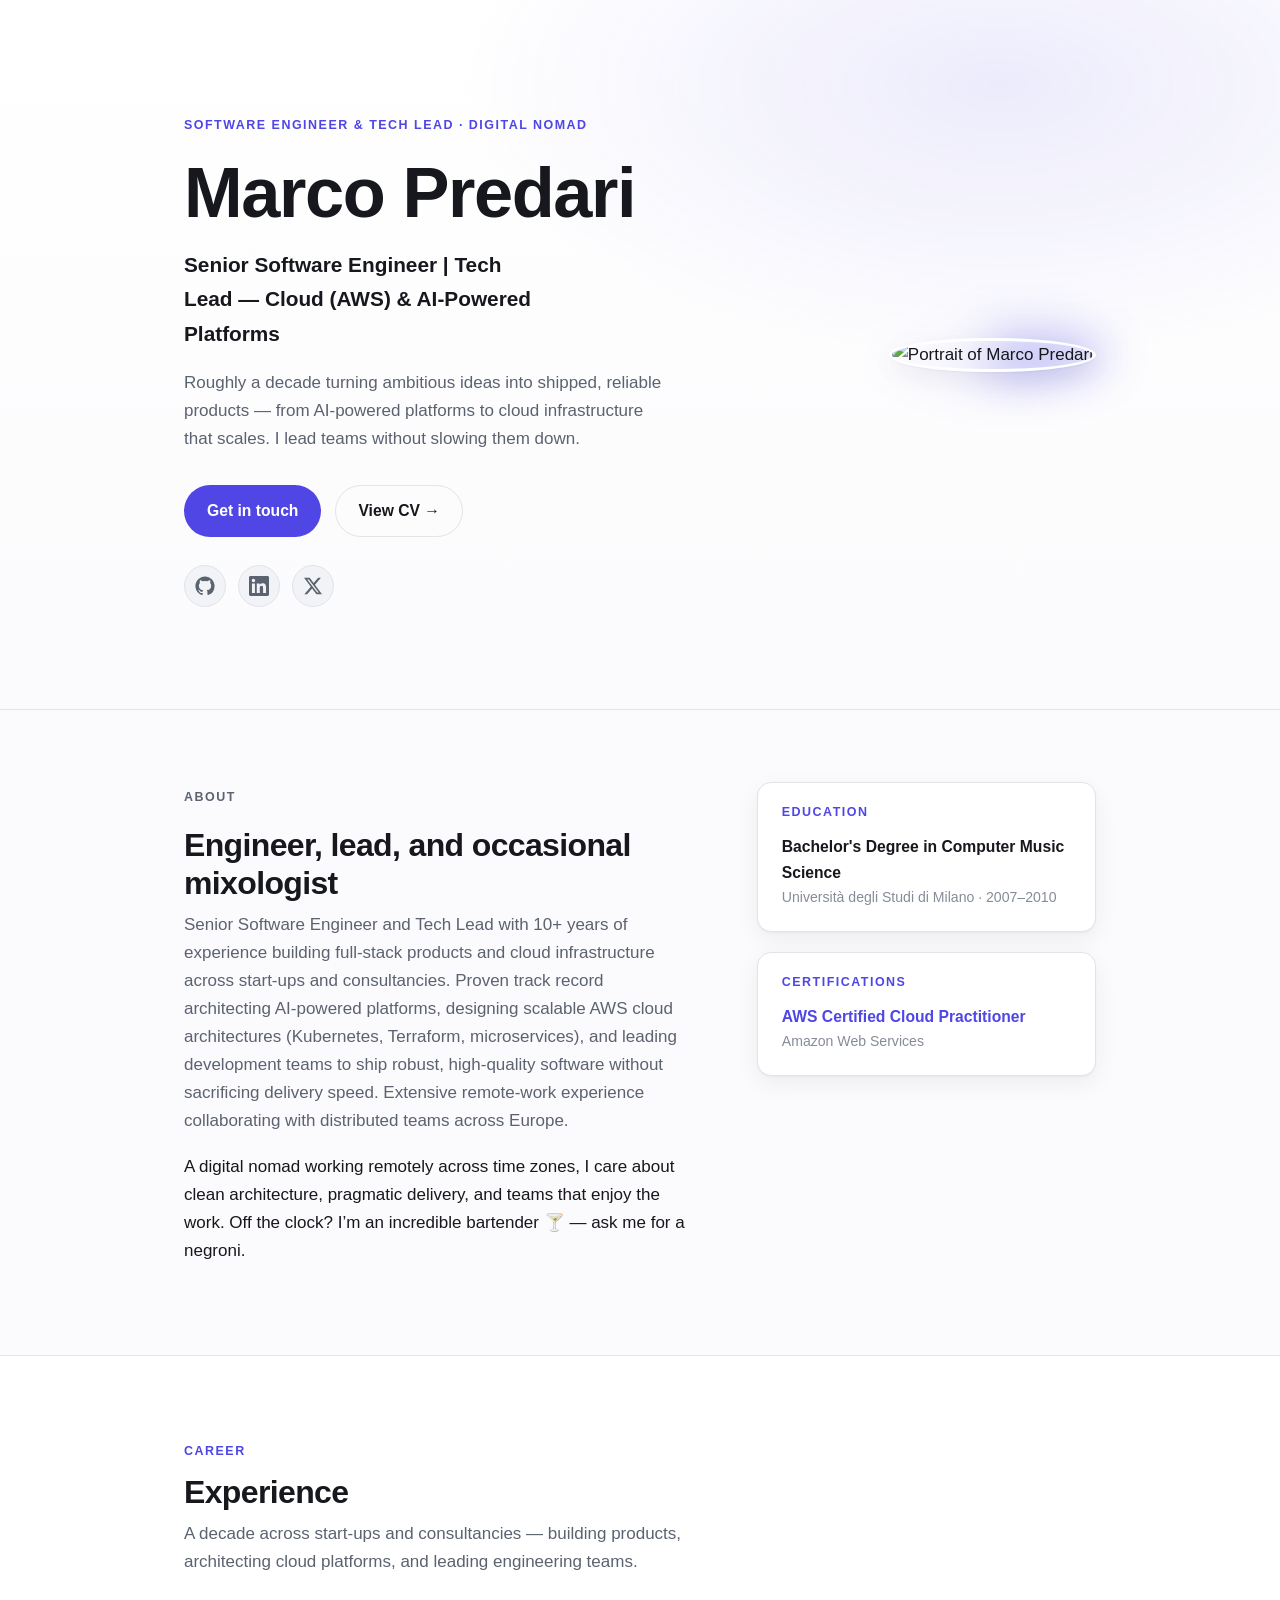
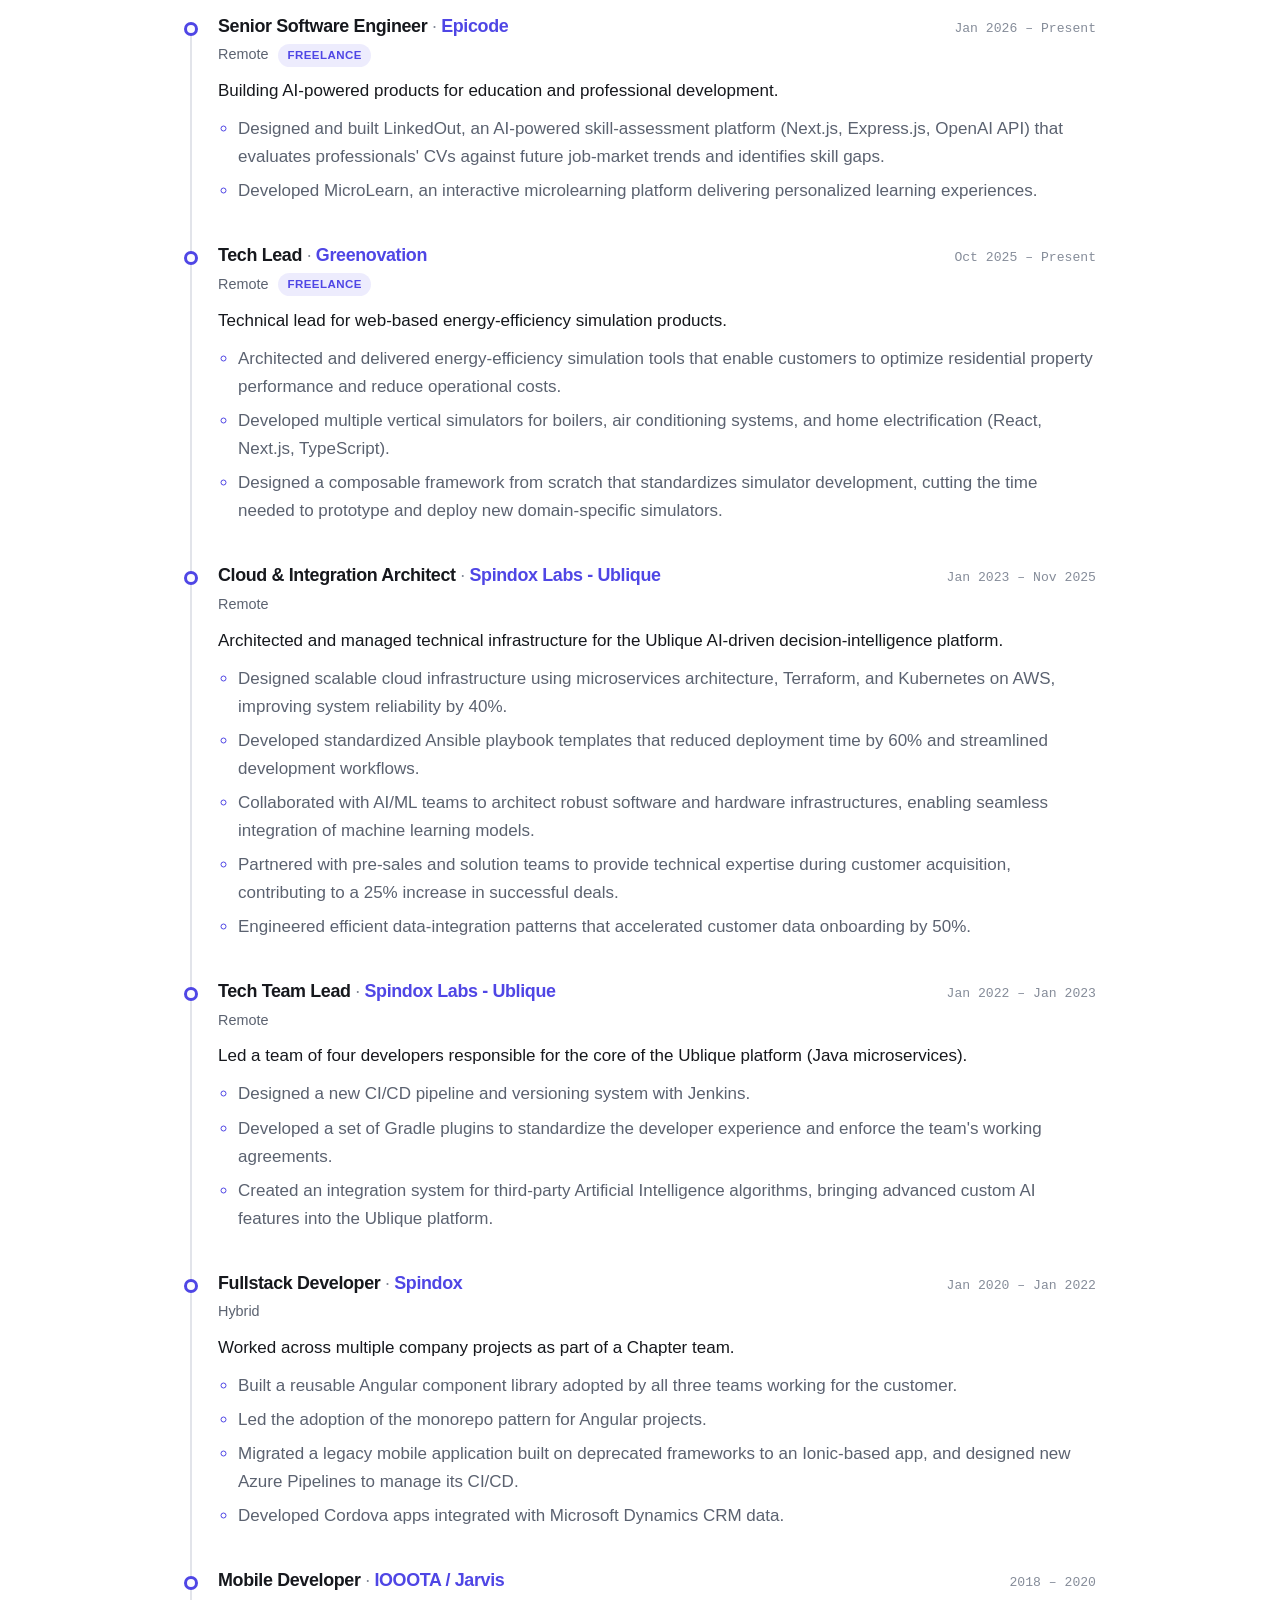
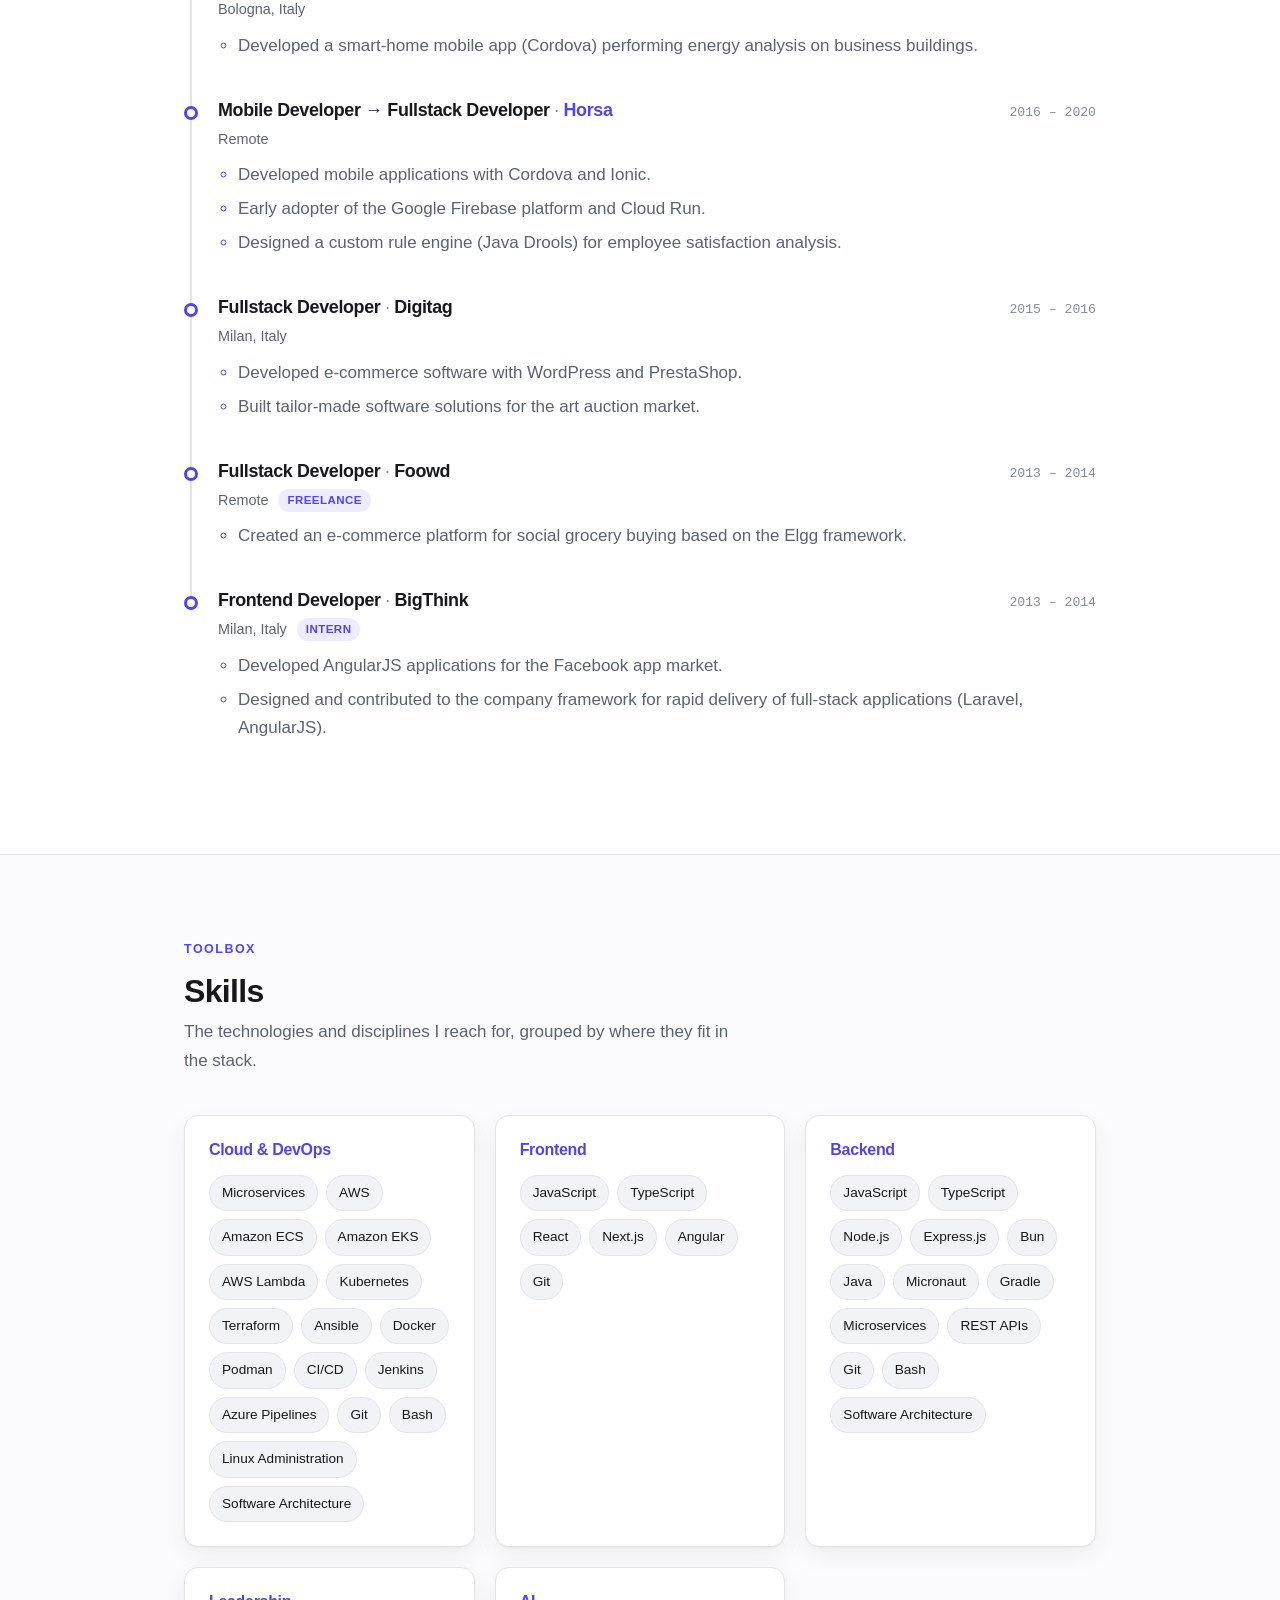
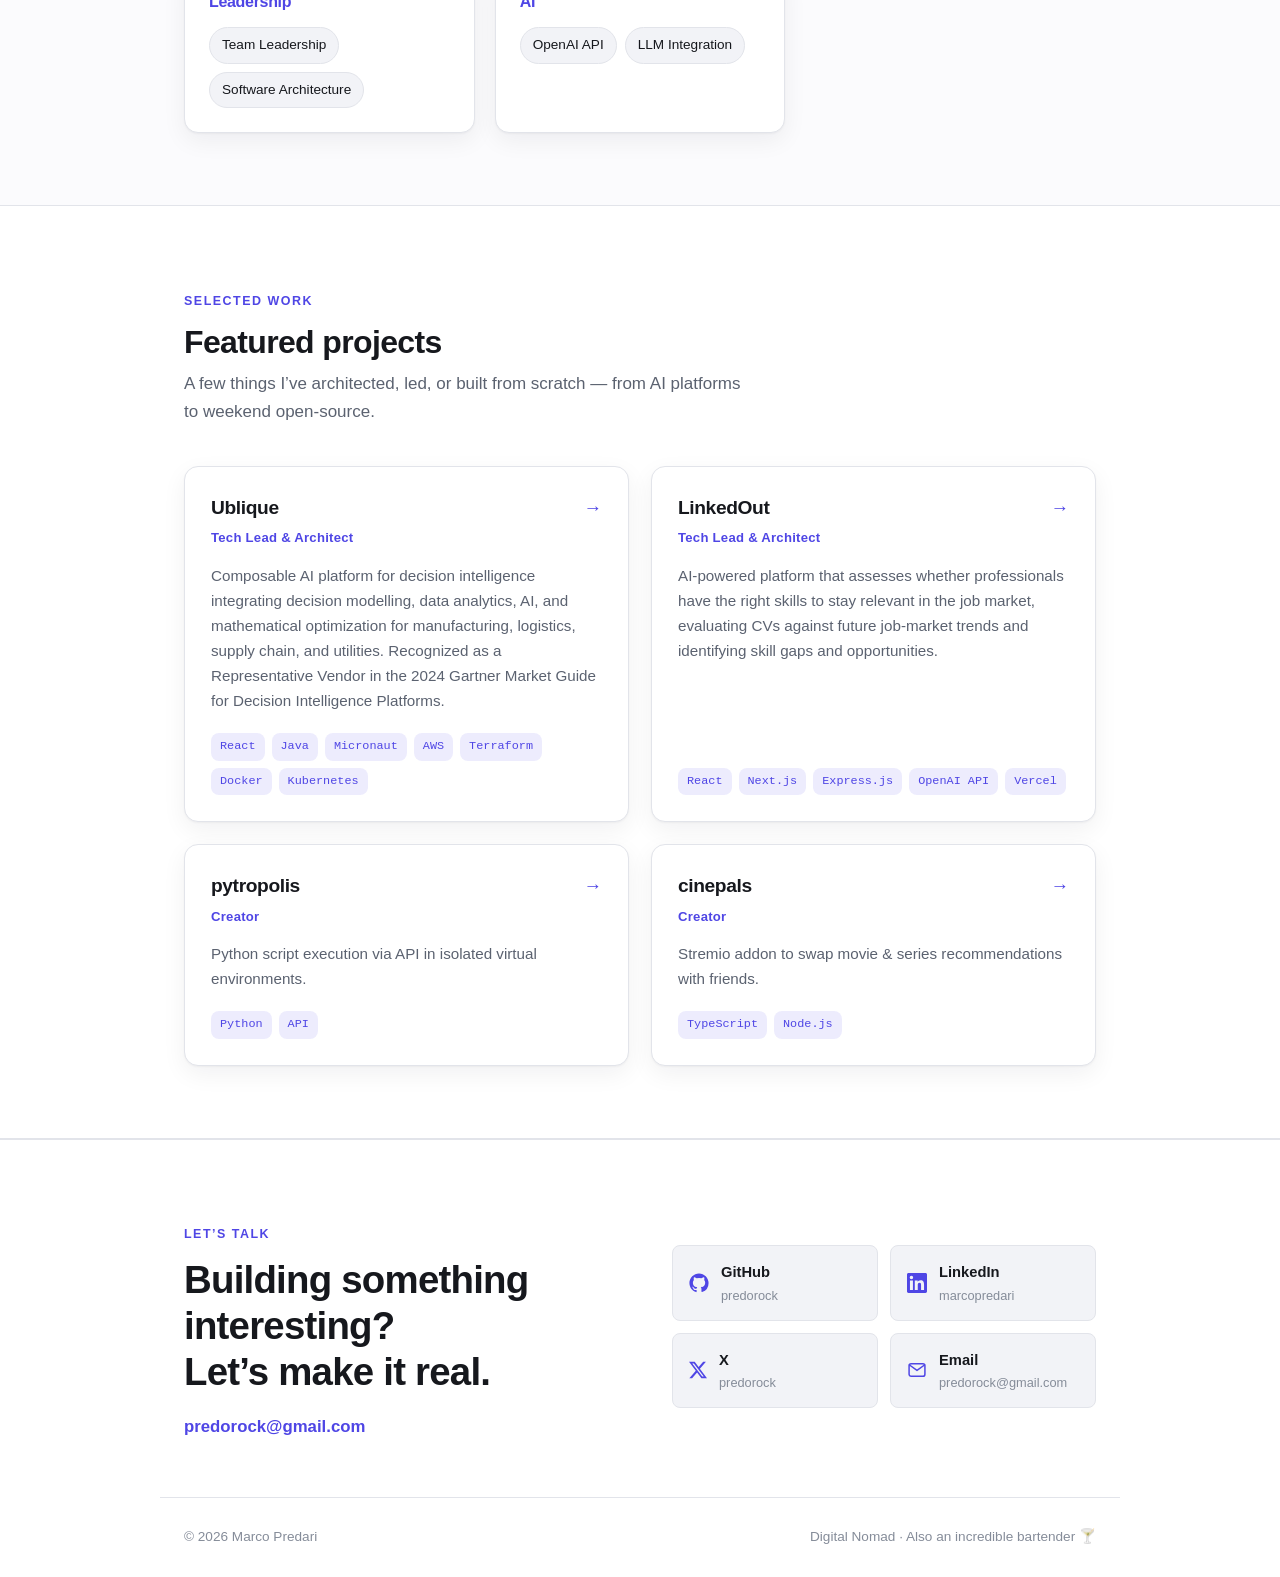
==== commit 958a13d6: "deploy: site from predoverse@337d25e71fd9dc1daaaf0816e329c4abc54b008c predorock/predoverse@337d25e71" ====
--- a/index.html
+++ b/index.html
@@ -1,9 +1,9 @@
-<!DOCTYPE html><html lang="en"> <head><meta charset="utf-8"><meta name="viewport" content="width=device-width, initial-scale=1"><meta name="color-scheme" content="light dark"><link rel="icon" href="/favicon.svg" type="image/svg+xml"><title>Marco Predari — Software Engineer &amp; Tech Lead</title><meta name="description" content="Senior Software Engineer and Tech Lead with 10+ years of experience building full-stack products and cloud infrastructure across start-ups and consultancies. Proven track record architecting AI-powered platforms, designing scalable AWS cloud architectures (Kubernetes, Terraform, microservices), and leading development teams to ship robust, high-quality software without sacrificing delivery speed. Extensive remote-work experience collaborating with distributed teams across Europe."><meta name="author" content="Marco Predari"><!-- Open Graph --><meta property="og:type" content="website"><meta property="og:title" content="Marco Predari — Software Engineer &#38; Tech Lead"><meta property="og:description" content="Senior Software Engineer and Tech Lead with 10+ years of experience building full-stack products and cloud infrastructure across start-ups and consultancies. Proven track record architecting AI-powered platforms, designing scalable AWS cloud architectures (Kubernetes, Terraform, microservices), and leading development teams to ship robust, high-quality software without sacrificing delivery speed. Extensive remote-work experience collaborating with distributed teams across Europe."><meta property="og:image" content="https://avatars.githubusercontent.com/u/5390248?v=4"><meta property="og:url" content="https://predorock.github.io"><meta name="twitter:card" content="summary"><link rel="stylesheet" href="/_astro/index._LFgGxeB.css"></head> <body>  <a class="skip-link" href="#about" data-astro-cid-j7pv25f6>Skip to content</a> <header class="hero" data-astro-cid-bbe6dxrz> <div class="container hero-inner" data-astro-cid-bbe6dxrz> <div class="hero-copy" data-astro-cid-bbe6dxrz> <p class="eyebrow" data-astro-cid-bbe6dxrz>Software Engineer &amp; Tech Lead · Milan</p> <h1 class="hero-name" data-astro-cid-bbe6dxrz>Marco Predari</h1> <p class="hero-headline" data-astro-cid-bbe6dxrz>Senior Software Engineer | Tech Lead — Cloud (AWS) &amp; AI-Powered Platforms</p> <p class="hero-summary" data-astro-cid-bbe6dxrz>
+<!DOCTYPE html><html lang="en"> <head><meta charset="utf-8"><meta name="viewport" content="width=device-width, initial-scale=1"><meta name="color-scheme" content="light dark"><link rel="icon" href="/favicon.svg" type="image/svg+xml"><title>Marco Predari — Software Engineer &amp; Tech Lead</title><meta name="description" content="Senior Software Engineer and Tech Lead with 10+ years of experience building full-stack products and cloud infrastructure across start-ups and consultancies. Proven track record architecting AI-powered platforms, designing scalable AWS cloud architectures (Kubernetes, Terraform, microservices), and leading development teams to ship robust, high-quality software without sacrificing delivery speed. Extensive remote-work experience collaborating with distributed teams across Europe."><meta name="author" content="Marco Predari"><!-- Open Graph --><meta property="og:type" content="website"><meta property="og:title" content="Marco Predari — Software Engineer &#38; Tech Lead"><meta property="og:description" content="Senior Software Engineer and Tech Lead with 10+ years of experience building full-stack products and cloud infrastructure across start-ups and consultancies. Proven track record architecting AI-powered platforms, designing scalable AWS cloud architectures (Kubernetes, Terraform, microservices), and leading development teams to ship robust, high-quality software without sacrificing delivery speed. Extensive remote-work experience collaborating with distributed teams across Europe."><meta property="og:image" content="https://avatars.githubusercontent.com/u/5390248?v=4"><meta property="og:url" content="https://predorock.github.io"><meta name="twitter:card" content="summary"><link rel="stylesheet" href="/_astro/index._LFgGxeB.css"></head> <body>  <a class="skip-link" href="#about" data-astro-cid-j7pv25f6>Skip to content</a> <header class="hero" data-astro-cid-bbe6dxrz> <div class="container hero-inner" data-astro-cid-bbe6dxrz> <div class="hero-copy" data-astro-cid-bbe6dxrz> <p class="eyebrow" data-astro-cid-bbe6dxrz>Software Engineer &amp; Tech Lead · Digital Nomad</p> <h1 class="hero-name" data-astro-cid-bbe6dxrz>Marco Predari</h1> <p class="hero-headline" data-astro-cid-bbe6dxrz>Senior Software Engineer | Tech Lead — Cloud (AWS) &amp; AI-Powered Platforms</p> <p class="hero-summary" data-astro-cid-bbe6dxrz>
 Roughly a decade turning ambitious ideas into shipped, reliable products — from
         AI-powered platforms to cloud infrastructure that scales. I lead teams without slowing
         them down.
 </p> <div class="hero-actions" data-astro-cid-bbe6dxrz> <a class="btn btn-primary" href="mailto:predorock@gmail.com" data-astro-cid-bbe6dxrz>Get in touch</a> <a class="btn btn-ghost" href="/cv" data-astro-cid-bbe6dxrz>View CV &rarr;</a> </div> <ul class="hero-socials" aria-label="Social profiles" data-astro-cid-bbe6dxrz> <li data-astro-cid-bbe6dxrz> <a href="https://github.com/predorock" target="_blank" rel="noopener noreferrer" aria-label="GitHub — predorock" data-astro-cid-bbe6dxrz> <svg viewBox="0 0 24 24" width="20" height="20" fill="currentColor" aria-hidden="true"><path d="M12 .5C5.73.5.5 5.74.5 12.02c0 5.08 3.29 9.39 7.86 10.91.58.11.79-.25.79-.56 0-.28-.01-1.02-.02-2-3.2.7-3.88-1.54-3.88-1.54-.53-1.34-1.28-1.7-1.28-1.7-1.05-.72.08-.7.08-.7 1.16.08 1.77 1.19 1.77 1.19 1.03 1.77 2.7 1.26 3.36.96.1-.75.4-1.26.73-1.55-2.55-.29-5.24-1.28-5.24-5.68 0-1.26.45-2.28 1.19-3.09-.12-.29-.52-1.46.11-3.05 0 0 .97-.31 3.18 1.18a11.1 11.1 0 0 1 5.8 0c2.2-1.49 3.17-1.18 3.17-1.18.63 1.59.23 2.76.11 3.05.74.81 1.19 1.83 1.19 3.09 0 4.41-2.69 5.38-5.25 5.67.41.36.78 1.06.78 2.14 0 1.55-.01 2.8-.01 3.18 0 .31.21.68.8.56A11.53 11.53 0 0 0 23.5 12.02C23.5 5.74 18.27.5 12 .5Z"></path></svg> </a> </li><li data-astro-cid-bbe6dxrz> <a href="https://www.linkedin.com/in/marcopredari/" target="_blank" rel="noopener noreferrer" aria-label="LinkedIn — marcopredari" data-astro-cid-bbe6dxrz> <svg viewBox="0 0 24 24" width="20" height="20" fill="currentColor" aria-hidden="true"><path d="M20.45 20.45h-3.56v-5.57c0-1.33-.02-3.04-1.85-3.04-1.85 0-2.14 1.45-2.14 2.94v5.67H9.35V9h3.42v1.56h.05c.48-.9 1.64-1.85 3.37-1.85 3.6 0 4.27 2.37 4.27 5.46v6.28ZM5.34 7.43a2.07 2.07 0 1 1 0-4.14 2.07 2.07 0 0 1 0 4.14ZM7.12 20.45H3.55V9h3.57v11.45ZM22.22 0H1.77C.79 0 0 .77 0 1.73v20.54C0 23.22.79 24 1.77 24h20.45c.98 0 1.78-.78 1.78-1.73V1.73C24 .77 23.2 0 22.22 0Z"></path></svg> </a> </li><li data-astro-cid-bbe6dxrz> <a href="https://x.com/predorock" target="_blank" rel="noopener noreferrer" aria-label="X — predorock" data-astro-cid-bbe6dxrz> <svg viewBox="0 0 24 24" width="18" height="18" fill="currentColor" aria-hidden="true"><path d="M18.9 1.15h3.68l-8.04 9.19L24 22.85h-7.41l-5.8-7.58-6.64 7.58H.46l8.6-9.83L0 1.15h7.6l5.24 6.93 6.06-6.93Zm-1.29 19.5h2.04L6.48 3.24H4.29L17.61 20.65Z"></path></svg> </a> </li> </ul> </div> <div class="hero-avatar" data-astro-cid-bbe6dxrz> <img src="https://avatars.githubusercontent.com/u/5390248?v=4" alt="Portrait of Marco Predari" width="220" height="220" loading="eager" decoding="async" data-astro-cid-bbe6dxrz> <span class="hero-avatar-glow" aria-hidden="true" data-astro-cid-bbe6dxrz></span> </div> </div> </header>  <main id="main" data-astro-cid-j7pv25f6> <section id="about" aria-labelledby="about-title" data-astro-cid-v2cbyr3p> <div class="container about-grid" data-astro-cid-v2cbyr3p> <div class="about-copy" data-astro-cid-v2cbyr3p> <p class="eyebrow" data-astro-cid-v2cbyr3p>About</p> <h2 id="about-title" class="section-title" data-astro-cid-v2cbyr3p>Engineer, lead, and occasional mixologist</h2> <p data-astro-cid-v2cbyr3p>Senior Software Engineer and Tech Lead with 10+ years of experience building full-stack products and cloud infrastructure across start-ups and consultancies. Proven track record architecting AI-powered platforms, designing scalable AWS cloud architectures (Kubernetes, Terraform, microservices), and leading development teams to ship robust, high-quality software without sacrificing delivery speed. Extensive remote-work experience collaborating with distributed teams across Europe.</p> <p class="about-fun" data-astro-cid-v2cbyr3p>
-Based in Milan, Italy, I care about clean architecture,
+A digital nomad working remotely across time zones, I care about clean architecture,
         pragmatic delivery, and teams that enjoy the work. Off the clock? I&rsquo;m an incredible
         bartender <span aria-hidden="true" data-astro-cid-v2cbyr3p>🍸</span> — ask me for a negroni.
 </p> </div> <aside class="about-aside" data-astro-cid-v2cbyr3p> <div class="fact-card" data-astro-cid-v2cbyr3p> <h3 class="fact-title" data-astro-cid-v2cbyr3p>Education</h3> <ul data-astro-cid-v2cbyr3p> <li data-astro-cid-v2cbyr3p> <span class="fact-primary" data-astro-cid-v2cbyr3p>Bachelor&#39;s Degree in Computer Music Science</span> <span class="fact-secondary" data-astro-cid-v2cbyr3p> Università degli Studi di Milano · 2007&ndash;2010 </span> </li> </ul> </div> <div class="fact-card" data-astro-cid-v2cbyr3p> <h3 class="fact-title" data-astro-cid-v2cbyr3p>Certifications</h3> <ul data-astro-cid-v2cbyr3p> <li data-astro-cid-v2cbyr3p> <span class="fact-primary" data-astro-cid-v2cbyr3p> <a href="https://www.credly.com/badges/a128b214-a998-436a-a73e-678448818913/public_url" target="_blank" rel="noopener noreferrer" data-astro-cid-v2cbyr3p> AWS Certified Cloud Practitioner </a> </span> <span class="fact-secondary" data-astro-cid-v2cbyr3p>Amazon Web Services</span> </li> </ul> </div> </aside> </div> </section>  <section id="experience" aria-labelledby="experience-title" data-astro-cid-xpq65ryk> <div class="container" data-astro-cid-xpq65ryk> <p class="eyebrow" data-astro-cid-xpq65ryk>Career</p> <h2 id="experience-title" class="section-title" data-astro-cid-xpq65ryk>Experience</h2> <p class="section-lead" data-astro-cid-xpq65ryk>
@@ -25,4 +25,4 @@
 </span> </div> <p class="project-role" data-astro-cid-amng4zvp>Creator</p> <p class="project-desc" data-astro-cid-amng4zvp>Stremio addon to swap movie &amp; series recommendations with friends.</p> <ul class="stack-list" aria-label="Tech stack" data-astro-cid-amng4zvp> <li class="stack-chip" data-astro-cid-amng4zvp>TypeScript</li><li class="stack-chip" data-astro-cid-amng4zvp>Node.js</li> </ul> </a> </div> </div> </section>  </main> <footer id="contact" class="site-footer" data-astro-cid-gcn2mc3v> <div class="container footer-inner" data-astro-cid-gcn2mc3v> <div class="footer-lead" data-astro-cid-gcn2mc3v> <p class="eyebrow" data-astro-cid-gcn2mc3v>Let&rsquo;s talk</p> <h2 class="footer-title" data-astro-cid-gcn2mc3v>
 Building something interesting? <br data-astro-cid-gcn2mc3v>
 Let&rsquo;s make it real.
-</h2> <a class="footer-mail" href="mailto:predorock@gmail.com" data-astro-cid-gcn2mc3v>predorock@gmail.com</a> </div> <nav class="footer-socials" aria-label="Social profiles" data-astro-cid-gcn2mc3v> <ul data-astro-cid-gcn2mc3v> <li data-astro-cid-gcn2mc3v> <a href="https://github.com/predorock" target="_blank" rel="noopener noreferrer" data-astro-cid-gcn2mc3v> <span class="footer-social-icon" data-astro-cid-gcn2mc3v> <svg viewBox="0 0 24 24" width="20" height="20" fill="currentColor" aria-hidden="true"><path d="M12 .5C5.73.5.5 5.74.5 12.02c0 5.08 3.29 9.39 7.86 10.91.58.11.79-.25.79-.56 0-.28-.01-1.02-.02-2-3.2.7-3.88-1.54-3.88-1.54-.53-1.34-1.28-1.7-1.28-1.7-1.05-.72.08-.7.08-.7 1.16.08 1.77 1.19 1.77 1.19 1.03 1.77 2.7 1.26 3.36.96.1-.75.4-1.26.73-1.55-2.55-.29-5.24-1.28-5.24-5.68 0-1.26.45-2.28 1.19-3.09-.12-.29-.52-1.46.11-3.05 0 0 .97-.31 3.18 1.18a11.1 11.1 0 0 1 5.8 0c2.2-1.49 3.17-1.18 3.17-1.18.63 1.59.23 2.76.11 3.05.74.81 1.19 1.83 1.19 3.09 0 4.41-2.69 5.38-5.25 5.67.41.36.78 1.06.78 2.14 0 1.55-.01 2.8-.01 3.18 0 .31.21.68.8.56A11.53 11.53 0 0 0 23.5 12.02C23.5 5.74 18.27.5 12 .5Z"></path></svg> </span> <span class="footer-social-text" data-astro-cid-gcn2mc3v> <span class="footer-social-name" data-astro-cid-gcn2mc3v>GitHub</span> <span class="footer-social-handle" data-astro-cid-gcn2mc3v>predorock</span> </span> </a> </li><li data-astro-cid-gcn2mc3v> <a href="https://www.linkedin.com/in/marcopredari/" target="_blank" rel="noopener noreferrer" data-astro-cid-gcn2mc3v> <span class="footer-social-icon" data-astro-cid-gcn2mc3v> <svg viewBox="0 0 24 24" width="20" height="20" fill="currentColor" aria-hidden="true"><path d="M20.45 20.45h-3.56v-5.57c0-1.33-.02-3.04-1.85-3.04-1.85 0-2.14 1.45-2.14 2.94v5.67H9.35V9h3.42v1.56h.05c.48-.9 1.64-1.85 3.37-1.85 3.6 0 4.27 2.37 4.27 5.46v6.28ZM5.34 7.43a2.07 2.07 0 1 1 0-4.14 2.07 2.07 0 0 1 0 4.14ZM7.12 20.45H3.55V9h3.57v11.45ZM22.22 0H1.77C.79 0 0 .77 0 1.73v20.54C0 23.22.79 24 1.77 24h20.45c.98 0 1.78-.78 1.78-1.73V1.73C24 .77 23.2 0 22.22 0Z"></path></svg> </span> <span class="footer-social-text" data-astro-cid-gcn2mc3v> <span class="footer-social-name" data-astro-cid-gcn2mc3v>LinkedIn</span> <span class="footer-social-handle" data-astro-cid-gcn2mc3v>marcopredari</span> </span> </a> </li><li data-astro-cid-gcn2mc3v> <a href="https://x.com/predorock" target="_blank" rel="noopener noreferrer" data-astro-cid-gcn2mc3v> <span class="footer-social-icon" data-astro-cid-gcn2mc3v> <svg viewBox="0 0 24 24" width="18" height="18" fill="currentColor" aria-hidden="true"><path d="M18.9 1.15h3.68l-8.04 9.19L24 22.85h-7.41l-5.8-7.58-6.64 7.58H.46l8.6-9.83L0 1.15h7.6l5.24 6.93 6.06-6.93Zm-1.29 19.5h2.04L6.48 3.24H4.29L17.61 20.65Z"></path></svg> </span> <span class="footer-social-text" data-astro-cid-gcn2mc3v> <span class="footer-social-name" data-astro-cid-gcn2mc3v>X</span> <span class="footer-social-handle" data-astro-cid-gcn2mc3v>predorock</span> </span> </a> </li><li data-astro-cid-gcn2mc3v> <a href="mailto:predorock@gmail.com" rel="noopener noreferrer" data-astro-cid-gcn2mc3v> <span class="footer-social-icon" data-astro-cid-gcn2mc3v> <svg viewBox="0 0 24 24" width="20" height="20" fill="none" stroke="currentColor" stroke-width="1.8" stroke-linecap="round" stroke-linejoin="round" aria-hidden="true"><rect x="2.5" y="4.5" width="19" height="15" rx="2.5"></rect><path d="m3 6 9 6.5L21 6"></path></svg> </span> <span class="footer-social-text" data-astro-cid-gcn2mc3v> <span class="footer-social-name" data-astro-cid-gcn2mc3v>Email</span> <span class="footer-social-handle" data-astro-cid-gcn2mc3v>predorock@gmail.com</span> </span> </a> </li> </ul> </nav> </div> <div class="container footer-bottom" data-astro-cid-gcn2mc3v> <span data-astro-cid-gcn2mc3v>&copy; 2026 Marco Predari</span> <span class="footer-note" data-astro-cid-gcn2mc3v>Milan, Italy · Also an incredible bartender 🍸</span> </div> </footer>   </body></html> +</h2> <a class="footer-mail" href="mailto:predorock@gmail.com" data-astro-cid-gcn2mc3v>predorock@gmail.com</a> </div> <nav class="footer-socials" aria-label="Social profiles" data-astro-cid-gcn2mc3v> <ul data-astro-cid-gcn2mc3v> <li data-astro-cid-gcn2mc3v> <a href="https://github.com/predorock" target="_blank" rel="noopener noreferrer" data-astro-cid-gcn2mc3v> <span class="footer-social-icon" data-astro-cid-gcn2mc3v> <svg viewBox="0 0 24 24" width="20" height="20" fill="currentColor" aria-hidden="true"><path d="M12 .5C5.73.5.5 5.74.5 12.02c0 5.08 3.29 9.39 7.86 10.91.58.11.79-.25.79-.56 0-.28-.01-1.02-.02-2-3.2.7-3.88-1.54-3.88-1.54-.53-1.34-1.28-1.7-1.28-1.7-1.05-.72.08-.7.08-.7 1.16.08 1.77 1.19 1.77 1.19 1.03 1.77 2.7 1.26 3.36.96.1-.75.4-1.26.73-1.55-2.55-.29-5.24-1.28-5.24-5.68 0-1.26.45-2.28 1.19-3.09-.12-.29-.52-1.46.11-3.05 0 0 .97-.31 3.18 1.18a11.1 11.1 0 0 1 5.8 0c2.2-1.49 3.17-1.18 3.17-1.18.63 1.59.23 2.76.11 3.05.74.81 1.19 1.83 1.19 3.09 0 4.41-2.69 5.38-5.25 5.67.41.36.78 1.06.78 2.14 0 1.55-.01 2.8-.01 3.18 0 .31.21.68.8.56A11.53 11.53 0 0 0 23.5 12.02C23.5 5.74 18.27.5 12 .5Z"></path></svg> </span> <span class="footer-social-text" data-astro-cid-gcn2mc3v> <span class="footer-social-name" data-astro-cid-gcn2mc3v>GitHub</span> <span class="footer-social-handle" data-astro-cid-gcn2mc3v>predorock</span> </span> </a> </li><li data-astro-cid-gcn2mc3v> <a href="https://www.linkedin.com/in/marcopredari/" target="_blank" rel="noopener noreferrer" data-astro-cid-gcn2mc3v> <span class="footer-social-icon" data-astro-cid-gcn2mc3v> <svg viewBox="0 0 24 24" width="20" height="20" fill="currentColor" aria-hidden="true"><path d="M20.45 20.45h-3.56v-5.57c0-1.33-.02-3.04-1.85-3.04-1.85 0-2.14 1.45-2.14 2.94v5.67H9.35V9h3.42v1.56h.05c.48-.9 1.64-1.85 3.37-1.85 3.6 0 4.27 2.37 4.27 5.46v6.28ZM5.34 7.43a2.07 2.07 0 1 1 0-4.14 2.07 2.07 0 0 1 0 4.14ZM7.12 20.45H3.55V9h3.57v11.45ZM22.22 0H1.77C.79 0 0 .77 0 1.73v20.54C0 23.22.79 24 1.77 24h20.45c.98 0 1.78-.78 1.78-1.73V1.73C24 .77 23.2 0 22.22 0Z"></path></svg> </span> <span class="footer-social-text" data-astro-cid-gcn2mc3v> <span class="footer-social-name" data-astro-cid-gcn2mc3v>LinkedIn</span> <span class="footer-social-handle" data-astro-cid-gcn2mc3v>marcopredari</span> </span> </a> </li><li data-astro-cid-gcn2mc3v> <a href="https://x.com/predorock" target="_blank" rel="noopener noreferrer" data-astro-cid-gcn2mc3v> <span class="footer-social-icon" data-astro-cid-gcn2mc3v> <svg viewBox="0 0 24 24" width="18" height="18" fill="currentColor" aria-hidden="true"><path d="M18.9 1.15h3.68l-8.04 9.19L24 22.85h-7.41l-5.8-7.58-6.64 7.58H.46l8.6-9.83L0 1.15h7.6l5.24 6.93 6.06-6.93Zm-1.29 19.5h2.04L6.48 3.24H4.29L17.61 20.65Z"></path></svg> </span> <span class="footer-social-text" data-astro-cid-gcn2mc3v> <span class="footer-social-name" data-astro-cid-gcn2mc3v>X</span> <span class="footer-social-handle" data-astro-cid-gcn2mc3v>predorock</span> </span> </a> </li><li data-astro-cid-gcn2mc3v> <a href="mailto:predorock@gmail.com" rel="noopener noreferrer" data-astro-cid-gcn2mc3v> <span class="footer-social-icon" data-astro-cid-gcn2mc3v> <svg viewBox="0 0 24 24" width="20" height="20" fill="none" stroke="currentColor" stroke-width="1.8" stroke-linecap="round" stroke-linejoin="round" aria-hidden="true"><rect x="2.5" y="4.5" width="19" height="15" rx="2.5"></rect><path d="m3 6 9 6.5L21 6"></path></svg> </span> <span class="footer-social-text" data-astro-cid-gcn2mc3v> <span class="footer-social-name" data-astro-cid-gcn2mc3v>Email</span> <span class="footer-social-handle" data-astro-cid-gcn2mc3v>predorock@gmail.com</span> </span> </a> </li> </ul> </nav> </div> <div class="container footer-bottom" data-astro-cid-gcn2mc3v> <span data-astro-cid-gcn2mc3v>&copy; 2026 Marco Predari</span> <span class="footer-note" data-astro-cid-gcn2mc3v>Digital Nomad · Also an incredible bartender 🍸</span> </div> </footer>   </body></html> 
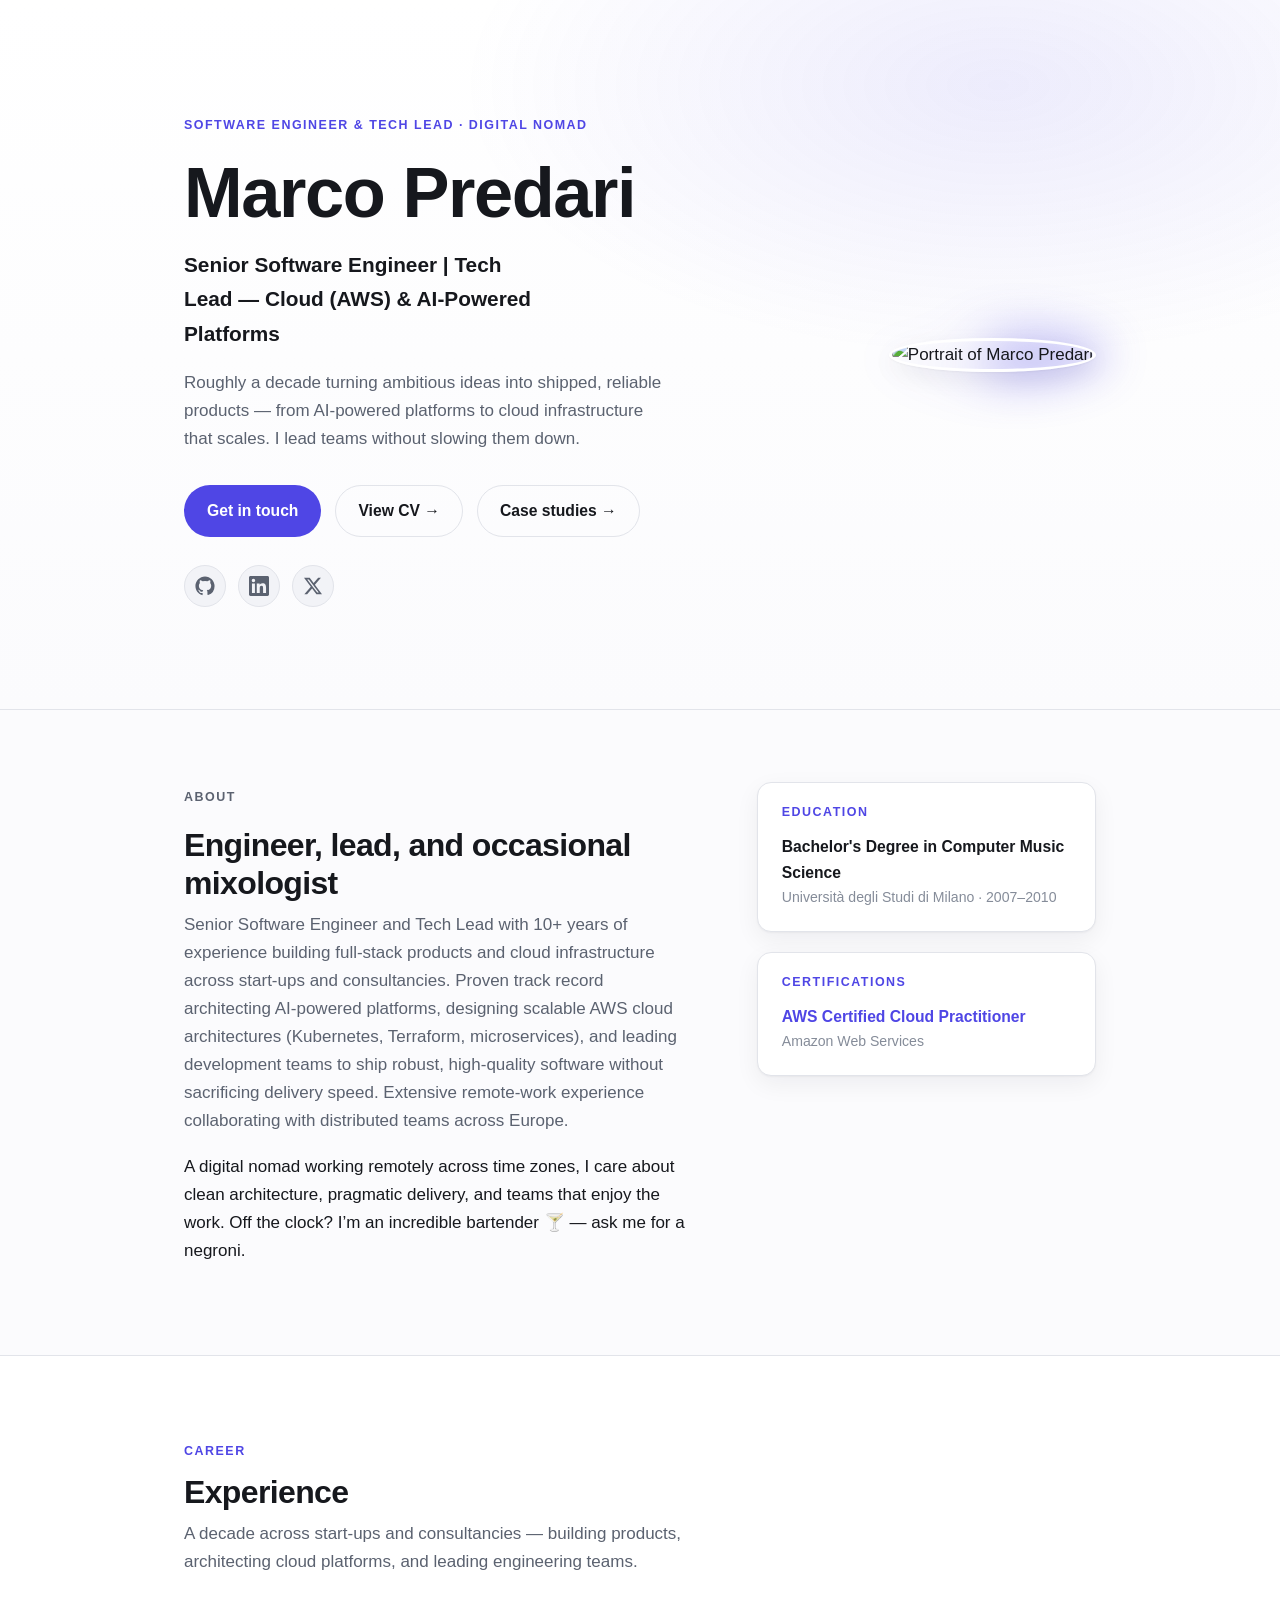
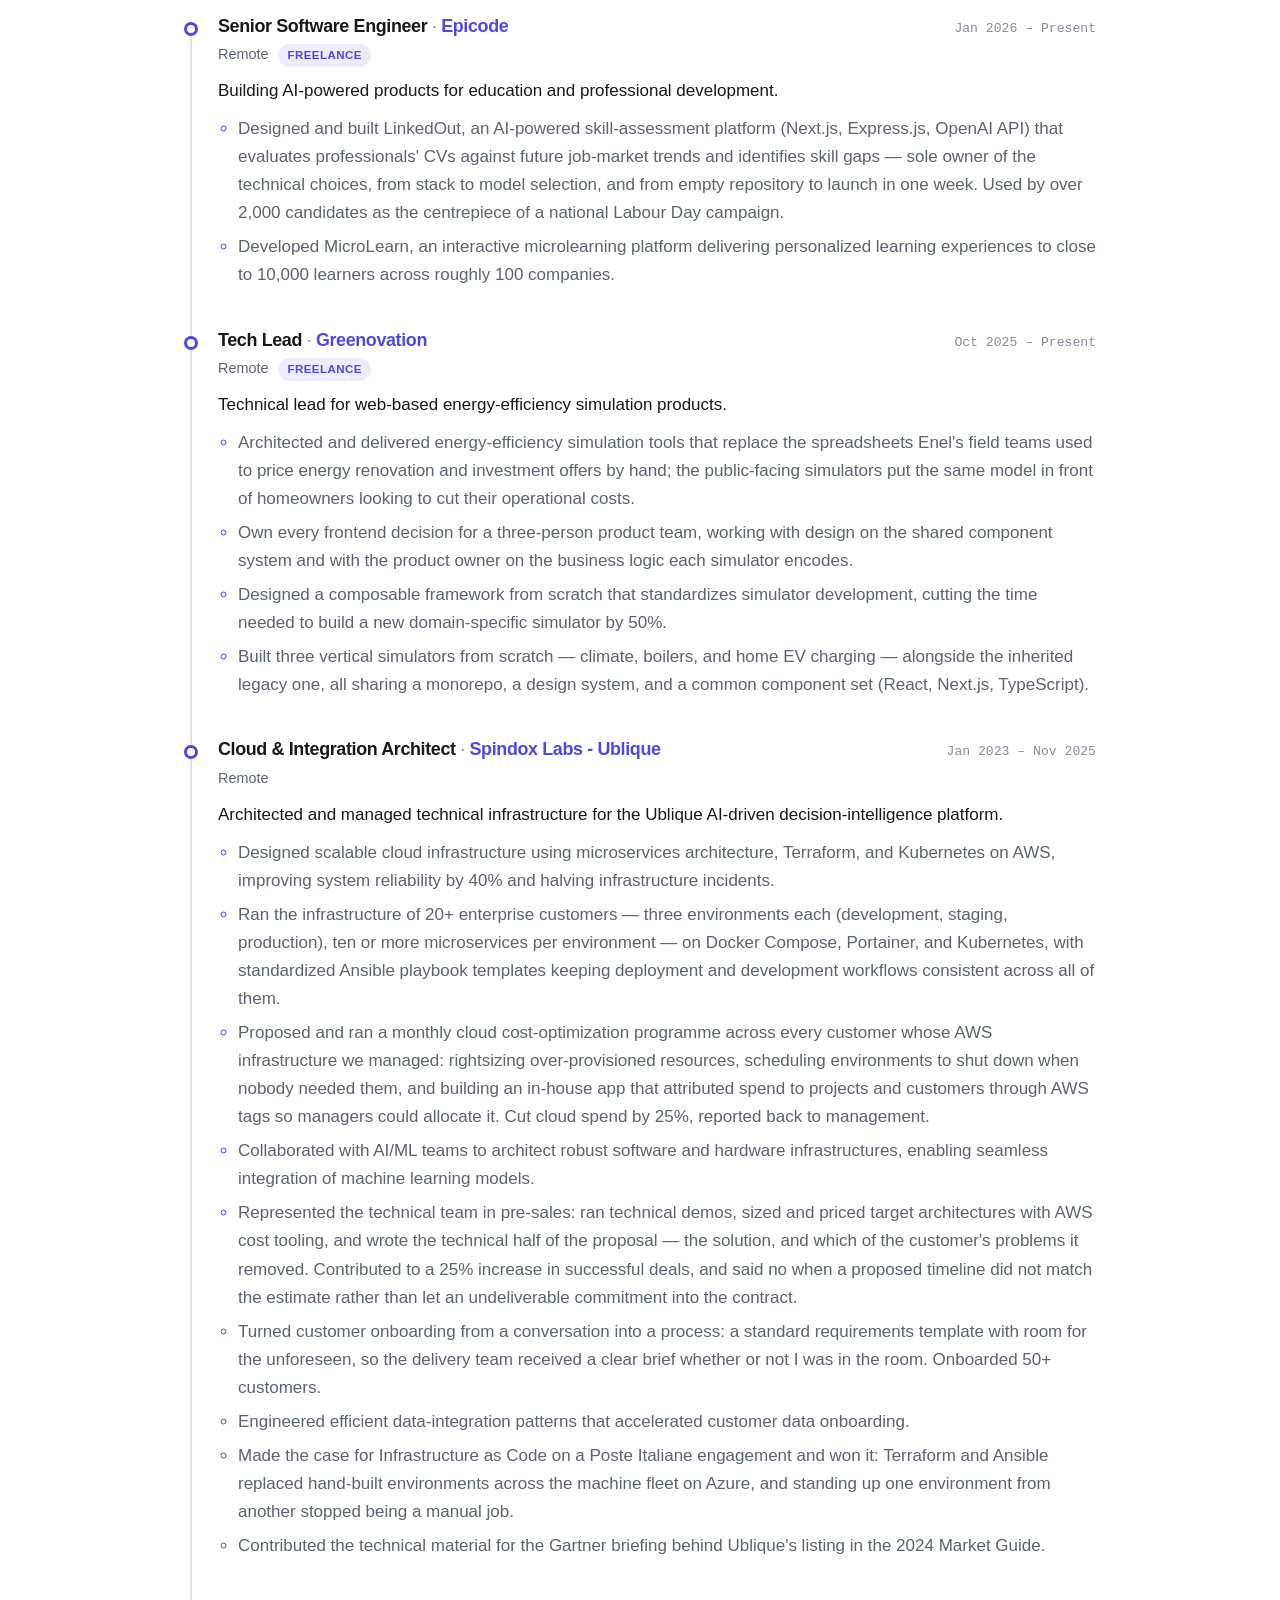
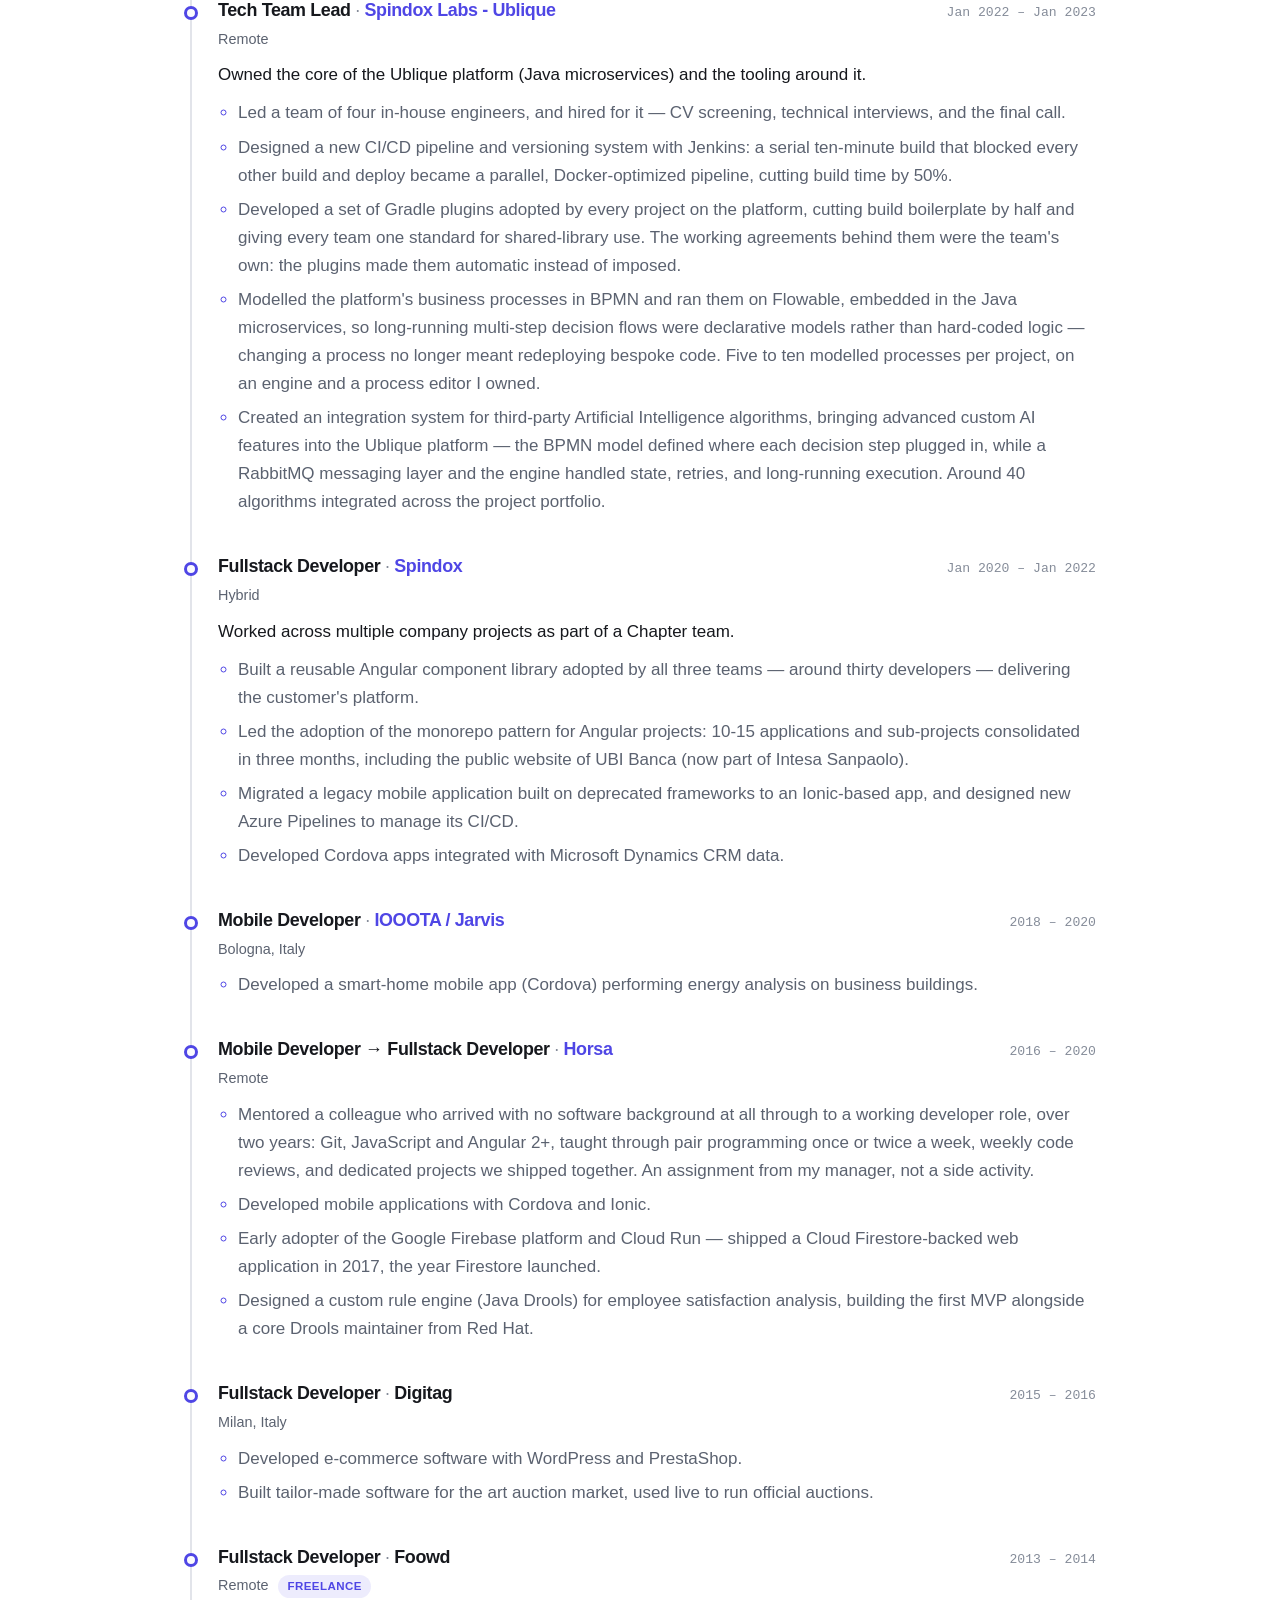
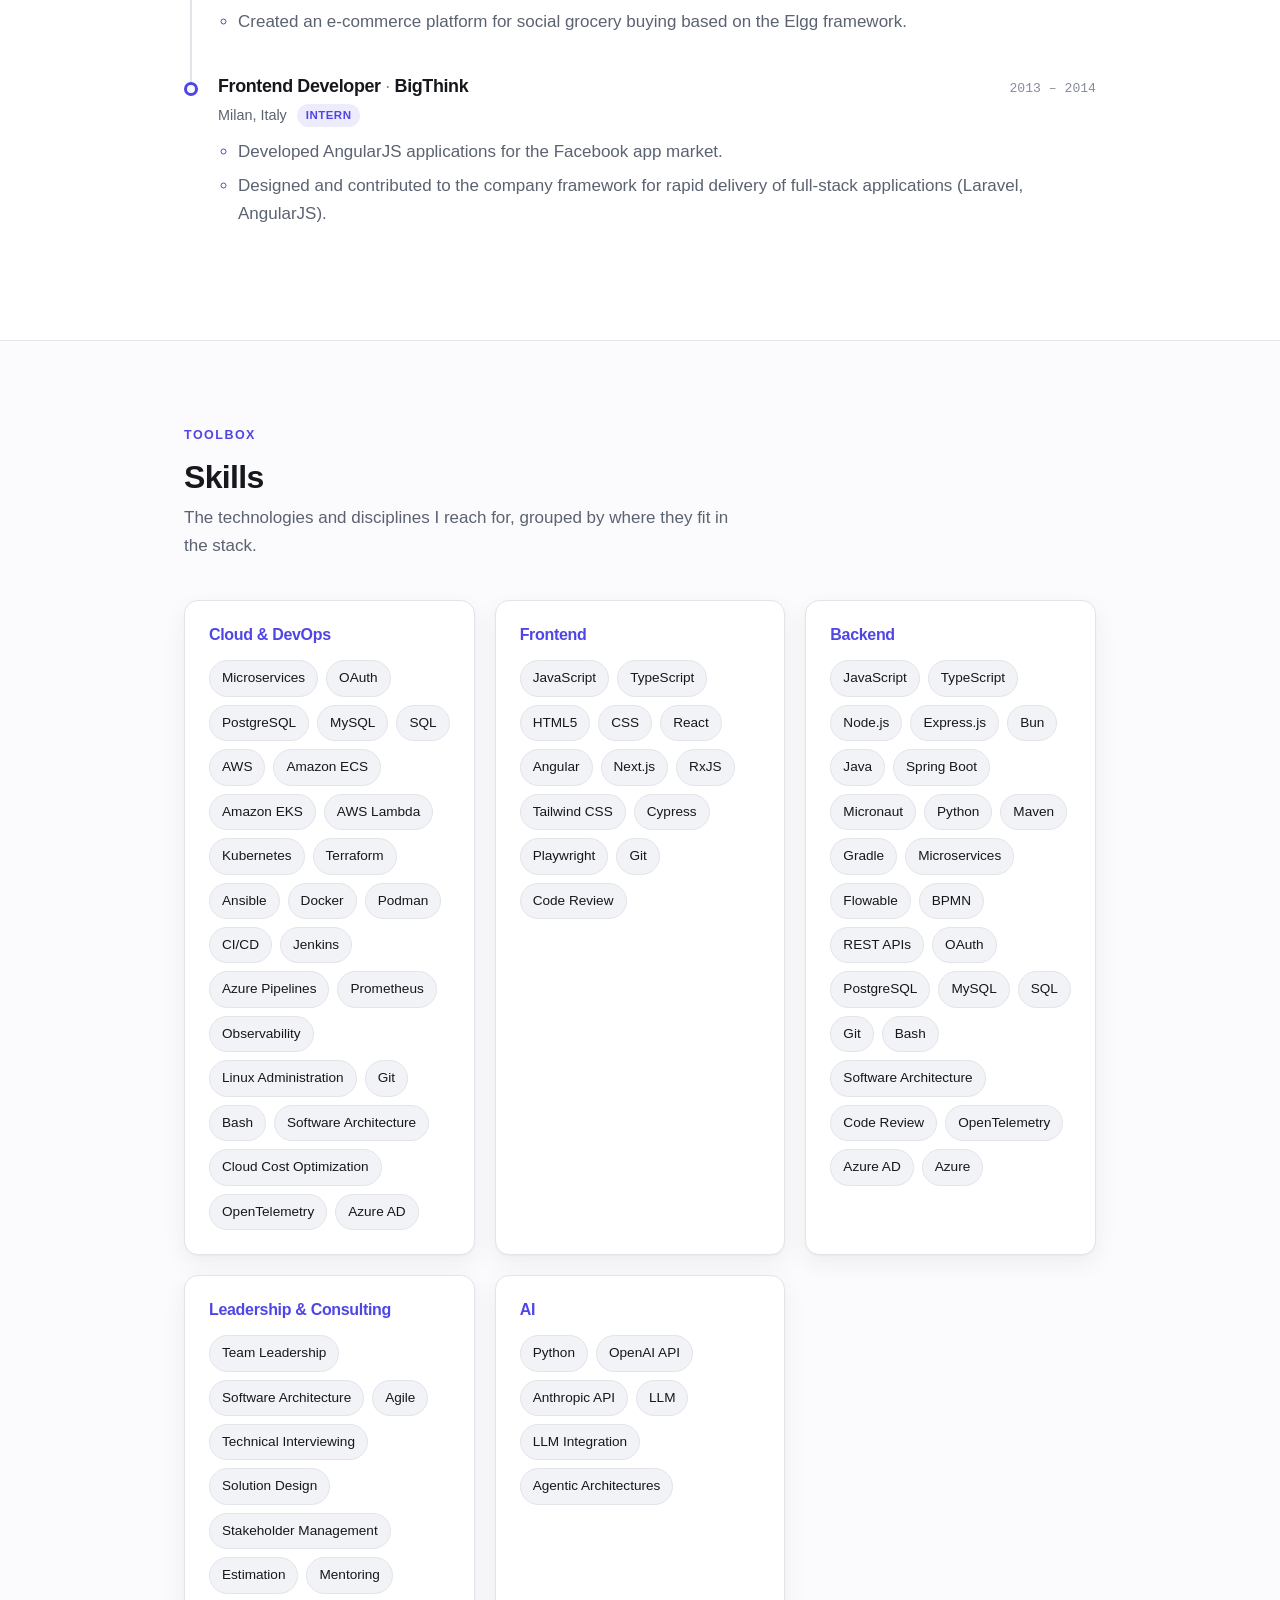
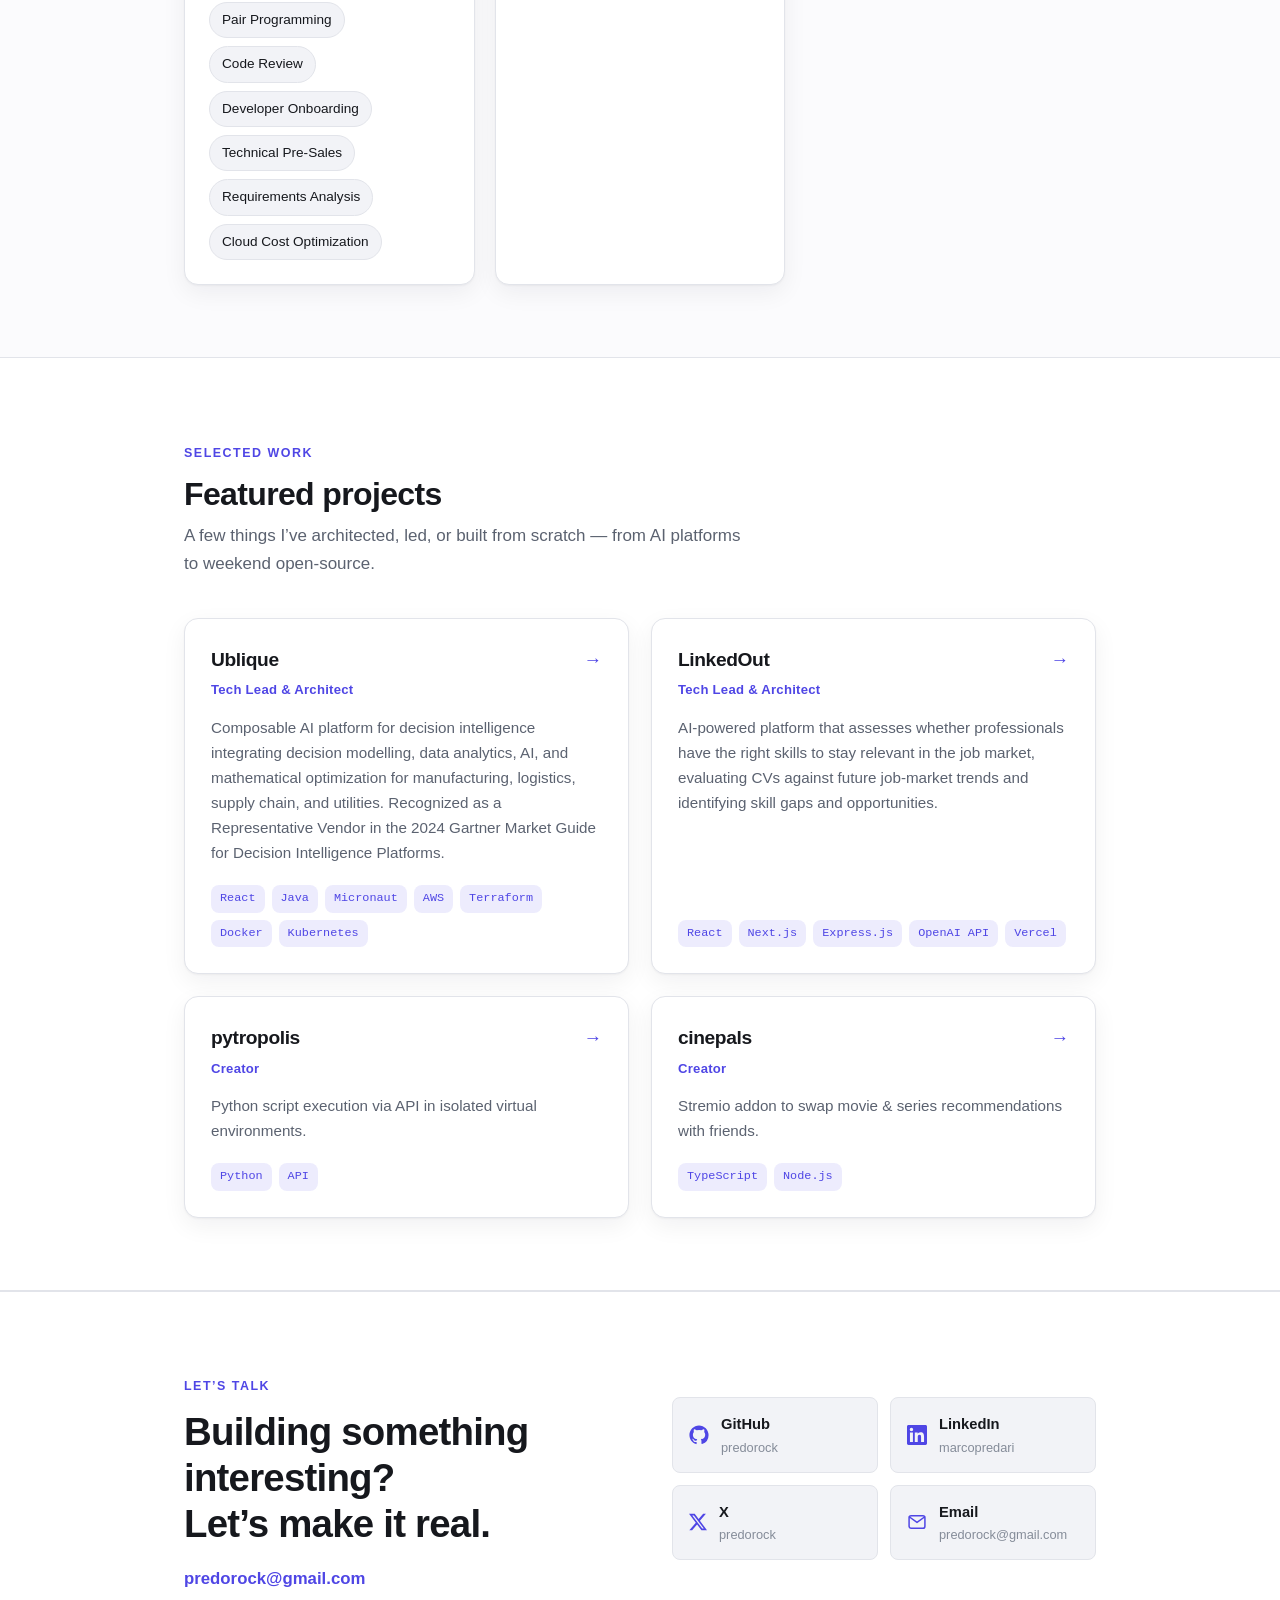
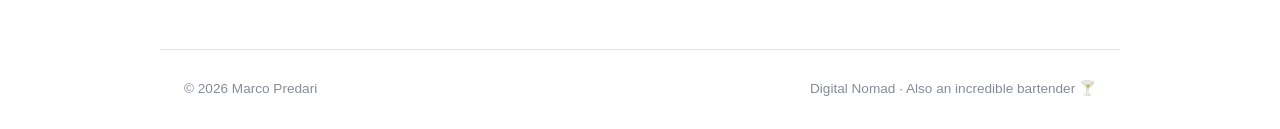
==== commit 7d9c5631: "deploy: site from predoverse@43be09f1e232ce2fda1129d41b258fef1d9f1e5f predorock/predoverse@43be09f1e" ====
--- a/index.html
+++ b/index.html
@@ -1,28 +1 @@
-<!DOCTYPE html><html lang="en"> <head><meta charset="utf-8"><meta name="viewport" content="width=device-width, initial-scale=1"><meta name="color-scheme" content="light dark"><link rel="icon" href="/favicon.svg" type="image/svg+xml"><title>Marco Predari — Software Engineer &amp; Tech Lead</title><meta name="description" content="Senior Software Engineer and Tech Lead with 10+ years of experience building full-stack products and cloud infrastructure across start-ups and consultancies. Proven track record architecting AI-powered platforms, designing scalable AWS cloud architectures (Kubernetes, Terraform, microservices), and leading development teams to ship robust, high-quality software without sacrificing delivery speed. Extensive remote-work experience collaborating with distributed teams across Europe."><meta name="author" content="Marco Predari"><!-- Open Graph --><meta property="og:type" content="website"><meta property="og:title" content="Marco Predari — Software Engineer &#38; Tech Lead"><meta property="og:description" content="Senior Software Engineer and Tech Lead with 10+ years of experience building full-stack products and cloud infrastructure across start-ups and consultancies. Proven track record architecting AI-powered platforms, designing scalable AWS cloud architectures (Kubernetes, Terraform, microservices), and leading development teams to ship robust, high-quality software without sacrificing delivery speed. Extensive remote-work experience collaborating with distributed teams across Europe."><meta property="og:image" content="https://avatars.githubusercontent.com/u/5390248?v=4"><meta property="og:url" content="https://predorock.github.io"><meta name="twitter:card" content="summary"><link rel="stylesheet" href="/_astro/index._LFgGxeB.css"></head> <body>  <a class="skip-link" href="#about" data-astro-cid-j7pv25f6>Skip to content</a> <header class="hero" data-astro-cid-bbe6dxrz> <div class="container hero-inner" data-astro-cid-bbe6dxrz> <div class="hero-copy" data-astro-cid-bbe6dxrz> <p class="eyebrow" data-astro-cid-bbe6dxrz>Software Engineer &amp; Tech Lead · Digital Nomad</p> <h1 class="hero-name" data-astro-cid-bbe6dxrz>Marco Predari</h1> <p class="hero-headline" data-astro-cid-bbe6dxrz>Senior Software Engineer | Tech Lead — Cloud (AWS) &amp; AI-Powered Platforms</p> <p class="hero-summary" data-astro-cid-bbe6dxrz>
-Roughly a decade turning ambitious ideas into shipped, reliable products — from
-        AI-powered platforms to cloud infrastructure that scales. I lead teams without slowing
-        them down.
-</p> <div class="hero-actions" data-astro-cid-bbe6dxrz> <a class="btn btn-primary" href="mailto:predorock@gmail.com" data-astro-cid-bbe6dxrz>Get in touch</a> <a class="btn btn-ghost" href="/cv" data-astro-cid-bbe6dxrz>View CV &rarr;</a> </div> <ul class="hero-socials" aria-label="Social profiles" data-astro-cid-bbe6dxrz> <li data-astro-cid-bbe6dxrz> <a href="https://github.com/predorock" target="_blank" rel="noopener noreferrer" aria-label="GitHub — predorock" data-astro-cid-bbe6dxrz> <svg viewBox="0 0 24 24" width="20" height="20" fill="currentColor" aria-hidden="true"><path d="M12 .5C5.73.5.5 5.74.5 12.02c0 5.08 3.29 9.39 7.86 10.91.58.11.79-.25.79-.56 0-.28-.01-1.02-.02-2-3.2.7-3.88-1.54-3.88-1.54-.53-1.34-1.28-1.7-1.28-1.7-1.05-.72.08-.7.08-.7 1.16.08 1.77 1.19 1.77 1.19 1.03 1.77 2.7 1.26 3.36.96.1-.75.4-1.26.73-1.55-2.55-.29-5.24-1.28-5.24-5.68 0-1.26.45-2.28 1.19-3.09-.12-.29-.52-1.46.11-3.05 0 0 .97-.31 3.18 1.18a11.1 11.1 0 0 1 5.8 0c2.2-1.49 3.17-1.18 3.17-1.18.63 1.59.23 2.76.11 3.05.74.81 1.19 1.83 1.19 3.09 0 4.41-2.69 5.38-5.25 5.67.41.36.78 1.06.78 2.14 0 1.55-.01 2.8-.01 3.18 0 .31.21.68.8.56A11.53 11.53 0 0 0 23.5 12.02C23.5 5.74 18.27.5 12 .5Z"></path></svg> </a> </li><li data-astro-cid-bbe6dxrz> <a href="https://www.linkedin.com/in/marcopredari/" target="_blank" rel="noopener noreferrer" aria-label="LinkedIn — marcopredari" data-astro-cid-bbe6dxrz> <svg viewBox="0 0 24 24" width="20" height="20" fill="currentColor" aria-hidden="true"><path d="M20.45 20.45h-3.56v-5.57c0-1.33-.02-3.04-1.85-3.04-1.85 0-2.14 1.45-2.14 2.94v5.67H9.35V9h3.42v1.56h.05c.48-.9 1.64-1.85 3.37-1.85 3.6 0 4.27 2.37 4.27 5.46v6.28ZM5.34 7.43a2.07 2.07 0 1 1 0-4.14 2.07 2.07 0 0 1 0 4.14ZM7.12 20.45H3.55V9h3.57v11.45ZM22.22 0H1.77C.79 0 0 .77 0 1.73v20.54C0 23.22.79 24 1.77 24h20.45c.98 0 1.78-.78 1.78-1.73V1.73C24 .77 23.2 0 22.22 0Z"></path></svg> </a> </li><li data-astro-cid-bbe6dxrz> <a href="https://x.com/predorock" target="_blank" rel="noopener noreferrer" aria-label="X — predorock" data-astro-cid-bbe6dxrz> <svg viewBox="0 0 24 24" width="18" height="18" fill="currentColor" aria-hidden="true"><path d="M18.9 1.15h3.68l-8.04 9.19L24 22.85h-7.41l-5.8-7.58-6.64 7.58H.46l8.6-9.83L0 1.15h7.6l5.24 6.93 6.06-6.93Zm-1.29 19.5h2.04L6.48 3.24H4.29L17.61 20.65Z"></path></svg> </a> </li> </ul> </div> <div class="hero-avatar" data-astro-cid-bbe6dxrz> <img src="https://avatars.githubusercontent.com/u/5390248?v=4" alt="Portrait of Marco Predari" width="220" height="220" loading="eager" decoding="async" data-astro-cid-bbe6dxrz> <span class="hero-avatar-glow" aria-hidden="true" data-astro-cid-bbe6dxrz></span> </div> </div> </header>  <main id="main" data-astro-cid-j7pv25f6> <section id="about" aria-labelledby="about-title" data-astro-cid-v2cbyr3p> <div class="container about-grid" data-astro-cid-v2cbyr3p> <div class="about-copy" data-astro-cid-v2cbyr3p> <p class="eyebrow" data-astro-cid-v2cbyr3p>About</p> <h2 id="about-title" class="section-title" data-astro-cid-v2cbyr3p>Engineer, lead, and occasional mixologist</h2> <p data-astro-cid-v2cbyr3p>Senior Software Engineer and Tech Lead with 10+ years of experience building full-stack products and cloud infrastructure across start-ups and consultancies. Proven track record architecting AI-powered platforms, designing scalable AWS cloud architectures (Kubernetes, Terraform, microservices), and leading development teams to ship robust, high-quality software without sacrificing delivery speed. Extensive remote-work experience collaborating with distributed teams across Europe.</p> <p class="about-fun" data-astro-cid-v2cbyr3p>
-A digital nomad working remotely across time zones, I care about clean architecture,
-        pragmatic delivery, and teams that enjoy the work. Off the clock? I&rsquo;m an incredible
-        bartender <span aria-hidden="true" data-astro-cid-v2cbyr3p>🍸</span> — ask me for a negroni.
-</p> </div> <aside class="about-aside" data-astro-cid-v2cbyr3p> <div class="fact-card" data-astro-cid-v2cbyr3p> <h3 class="fact-title" data-astro-cid-v2cbyr3p>Education</h3> <ul data-astro-cid-v2cbyr3p> <li data-astro-cid-v2cbyr3p> <span class="fact-primary" data-astro-cid-v2cbyr3p>Bachelor&#39;s Degree in Computer Music Science</span> <span class="fact-secondary" data-astro-cid-v2cbyr3p> Università degli Studi di Milano · 2007&ndash;2010 </span> </li> </ul> </div> <div class="fact-card" data-astro-cid-v2cbyr3p> <h3 class="fact-title" data-astro-cid-v2cbyr3p>Certifications</h3> <ul data-astro-cid-v2cbyr3p> <li data-astro-cid-v2cbyr3p> <span class="fact-primary" data-astro-cid-v2cbyr3p> <a href="https://www.credly.com/badges/a128b214-a998-436a-a73e-678448818913/public_url" target="_blank" rel="noopener noreferrer" data-astro-cid-v2cbyr3p> AWS Certified Cloud Practitioner </a> </span> <span class="fact-secondary" data-astro-cid-v2cbyr3p>Amazon Web Services</span> </li> </ul> </div> </aside> </div> </section>  <section id="experience" aria-labelledby="experience-title" data-astro-cid-xpq65ryk> <div class="container" data-astro-cid-xpq65ryk> <p class="eyebrow" data-astro-cid-xpq65ryk>Career</p> <h2 id="experience-title" class="section-title" data-astro-cid-xpq65ryk>Experience</h2> <p class="section-lead" data-astro-cid-xpq65ryk>
-A decade across start-ups and consultancies — building products, architecting cloud
-      platforms, and leading engineering teams.
-</p> <ol class="timeline" data-astro-cid-xpq65ryk> <li class="tl-item" data-astro-cid-xpq65ryk> <span class="tl-dot" aria-hidden="true" data-astro-cid-xpq65ryk></span> <div class="tl-body" data-astro-cid-xpq65ryk> <div class="tl-head" data-astro-cid-xpq65ryk> <h3 class="tl-role" data-astro-cid-xpq65ryk> Senior Software Engineer <span class="tl-at" data-astro-cid-xpq65ryk> · </span> <a href="https://epicode.com/" target="_blank" rel="noopener noreferrer" data-astro-cid-xpq65ryk> Epicode </a> </h3> <span class="tl-dates" data-astro-cid-xpq65ryk> Jan 2026 &ndash; Present </span> </div> <p class="tl-meta" data-astro-cid-xpq65ryk> Remote <span class="tl-tag" data-astro-cid-xpq65ryk>Freelance</span> </p> <p class="tl-intro" data-astro-cid-xpq65ryk>Building AI-powered products for education and professional development.</p> <ul class="tl-bullets" data-astro-cid-xpq65ryk> <li data-astro-cid-xpq65ryk>Designed and built LinkedOut, an AI-powered skill-assessment platform (Next.js, Express.js, OpenAI API) that evaluates professionals&#39; CVs against future job-market trends and identifies skill gaps.</li><li data-astro-cid-xpq65ryk>Developed MicroLearn, an interactive microlearning platform delivering personalized learning experiences.</li> </ul> </div> </li><li class="tl-item" data-astro-cid-xpq65ryk> <span class="tl-dot" aria-hidden="true" data-astro-cid-xpq65ryk></span> <div class="tl-body" data-astro-cid-xpq65ryk> <div class="tl-head" data-astro-cid-xpq65ryk> <h3 class="tl-role" data-astro-cid-xpq65ryk> Tech Lead <span class="tl-at" data-astro-cid-xpq65ryk> · </span> <a href="https://greenovation.it" target="_blank" rel="noopener noreferrer" data-astro-cid-xpq65ryk> Greenovation </a> </h3> <span class="tl-dates" data-astro-cid-xpq65ryk> Oct 2025 &ndash; Present </span> </div> <p class="tl-meta" data-astro-cid-xpq65ryk> Remote <span class="tl-tag" data-astro-cid-xpq65ryk>Freelance</span> </p> <p class="tl-intro" data-astro-cid-xpq65ryk>Technical lead for web-based energy-efficiency simulation products.</p> <ul class="tl-bullets" data-astro-cid-xpq65ryk> <li data-astro-cid-xpq65ryk>Architected and delivered energy-efficiency simulation tools that enable customers to optimize residential property performance and reduce operational costs.</li><li data-astro-cid-xpq65ryk>Developed multiple vertical simulators for boilers, air conditioning systems, and home electrification (React, Next.js, TypeScript).</li><li data-astro-cid-xpq65ryk>Designed a composable framework from scratch that standardizes simulator development, cutting the time needed to prototype and deploy new domain-specific simulators.</li> </ul> </div> </li><li class="tl-item" data-astro-cid-xpq65ryk> <span class="tl-dot" aria-hidden="true" data-astro-cid-xpq65ryk></span> <div class="tl-body" data-astro-cid-xpq65ryk> <div class="tl-head" data-astro-cid-xpq65ryk> <h3 class="tl-role" data-astro-cid-xpq65ryk> Cloud &amp; Integration Architect <span class="tl-at" data-astro-cid-xpq65ryk> · </span> <a href="https://ublique.ai" target="_blank" rel="noopener noreferrer" data-astro-cid-xpq65ryk> Spindox Labs - Ublique </a> </h3> <span class="tl-dates" data-astro-cid-xpq65ryk> Jan 2023 &ndash; Nov 2025 </span> </div> <p class="tl-meta" data-astro-cid-xpq65ryk> Remote  </p> <p class="tl-intro" data-astro-cid-xpq65ryk>Architected and managed technical infrastructure for the Ublique AI-driven decision-intelligence platform.</p> <ul class="tl-bullets" data-astro-cid-xpq65ryk> <li data-astro-cid-xpq65ryk>Designed scalable cloud infrastructure using microservices architecture, Terraform, and Kubernetes on AWS, improving system reliability by 40%.</li><li data-astro-cid-xpq65ryk>Developed standardized Ansible playbook templates that reduced deployment time by 60% and streamlined development workflows.</li><li data-astro-cid-xpq65ryk>Collaborated with AI/ML teams to architect robust software and hardware infrastructures, enabling seamless integration of machine learning models.</li><li data-astro-cid-xpq65ryk>Partnered with pre-sales and solution teams to provide technical expertise during customer acquisition, contributing to a 25% increase in successful deals.</li><li data-astro-cid-xpq65ryk>Engineered efficient data-integration patterns that accelerated customer data onboarding by 50%.</li> </ul> </div> </li><li class="tl-item" data-astro-cid-xpq65ryk> <span class="tl-dot" aria-hidden="true" data-astro-cid-xpq65ryk></span> <div class="tl-body" data-astro-cid-xpq65ryk> <div class="tl-head" data-astro-cid-xpq65ryk> <h3 class="tl-role" data-astro-cid-xpq65ryk> Tech Team Lead <span class="tl-at" data-astro-cid-xpq65ryk> · </span> <a href="https://ublique.ai" target="_blank" rel="noopener noreferrer" data-astro-cid-xpq65ryk> Spindox Labs - Ublique </a> </h3> <span class="tl-dates" data-astro-cid-xpq65ryk> Jan 2022 &ndash; Jan 2023 </span> </div> <p class="tl-meta" data-astro-cid-xpq65ryk> Remote  </p> <p class="tl-intro" data-astro-cid-xpq65ryk>Led a team of four developers responsible for the core of the Ublique platform (Java microservices).</p> <ul class="tl-bullets" data-astro-cid-xpq65ryk> <li data-astro-cid-xpq65ryk>Designed a new CI/CD pipeline and versioning system with Jenkins.</li><li data-astro-cid-xpq65ryk>Developed a set of Gradle plugins to standardize the developer experience and enforce the team&#39;s working agreements.</li><li data-astro-cid-xpq65ryk>Created an integration system for third-party Artificial Intelligence algorithms, bringing advanced custom AI features into the Ublique platform.</li> </ul> </div> </li><li class="tl-item" data-astro-cid-xpq65ryk> <span class="tl-dot" aria-hidden="true" data-astro-cid-xpq65ryk></span> <div class="tl-body" data-astro-cid-xpq65ryk> <div class="tl-head" data-astro-cid-xpq65ryk> <h3 class="tl-role" data-astro-cid-xpq65ryk> Fullstack Developer <span class="tl-at" data-astro-cid-xpq65ryk> · </span> <a href="https://spindox.it" target="_blank" rel="noopener noreferrer" data-astro-cid-xpq65ryk> Spindox </a> </h3> <span class="tl-dates" data-astro-cid-xpq65ryk> Jan 2020 &ndash; Jan 2022 </span> </div> <p class="tl-meta" data-astro-cid-xpq65ryk> Hybrid  </p> <p class="tl-intro" data-astro-cid-xpq65ryk>Worked across multiple company projects as part of a Chapter team.</p> <ul class="tl-bullets" data-astro-cid-xpq65ryk> <li data-astro-cid-xpq65ryk>Built a reusable Angular component library adopted by all three teams working for the customer.</li><li data-astro-cid-xpq65ryk>Led the adoption of the monorepo pattern for Angular projects.</li><li data-astro-cid-xpq65ryk>Migrated a legacy mobile application built on deprecated frameworks to an Ionic-based app, and designed new Azure Pipelines to manage its CI/CD.</li><li data-astro-cid-xpq65ryk>Developed Cordova apps integrated with Microsoft Dynamics CRM data.</li> </ul> </div> </li><li class="tl-item" data-astro-cid-xpq65ryk> <span class="tl-dot" aria-hidden="true" data-astro-cid-xpq65ryk></span> <div class="tl-body" data-astro-cid-xpq65ryk> <div class="tl-head" data-astro-cid-xpq65ryk> <h3 class="tl-role" data-astro-cid-xpq65ryk> Mobile Developer <span class="tl-at" data-astro-cid-xpq65ryk> · </span> <a href="https://www.hellojarvis.it/" target="_blank" rel="noopener noreferrer" data-astro-cid-xpq65ryk> IOOOTA / Jarvis </a> </h3> <span class="tl-dates" data-astro-cid-xpq65ryk> 2018 &ndash; 2020 </span> </div> <p class="tl-meta" data-astro-cid-xpq65ryk> Bologna, Italy  </p>  <ul class="tl-bullets" data-astro-cid-xpq65ryk> <li data-astro-cid-xpq65ryk>Developed a smart-home mobile app (Cordova) performing energy analysis on business buildings.</li> </ul> </div> </li><li class="tl-item" data-astro-cid-xpq65ryk> <span class="tl-dot" aria-hidden="true" data-astro-cid-xpq65ryk></span> <div class="tl-body" data-astro-cid-xpq65ryk> <div class="tl-head" data-astro-cid-xpq65ryk> <h3 class="tl-role" data-astro-cid-xpq65ryk> Mobile Developer → Fullstack Developer <span class="tl-at" data-astro-cid-xpq65ryk> · </span> <a href="https://horsa.it/" target="_blank" rel="noopener noreferrer" data-astro-cid-xpq65ryk> Horsa </a> </h3> <span class="tl-dates" data-astro-cid-xpq65ryk> 2016 &ndash; 2020 </span> </div> <p class="tl-meta" data-astro-cid-xpq65ryk> Remote  </p>  <ul class="tl-bullets" data-astro-cid-xpq65ryk> <li data-astro-cid-xpq65ryk>Developed mobile applications with Cordova and Ionic.</li><li data-astro-cid-xpq65ryk>Early adopter of the Google Firebase platform and Cloud Run.</li><li data-astro-cid-xpq65ryk>Designed a custom rule engine (Java Drools) for employee satisfaction analysis.</li> </ul> </div> </li><li class="tl-item" data-astro-cid-xpq65ryk> <span class="tl-dot" aria-hidden="true" data-astro-cid-xpq65ryk></span> <div class="tl-body" data-astro-cid-xpq65ryk> <div class="tl-head" data-astro-cid-xpq65ryk> <h3 class="tl-role" data-astro-cid-xpq65ryk> Fullstack Developer <span class="tl-at" data-astro-cid-xpq65ryk> · </span> <span data-astro-cid-xpq65ryk>Digitag</span> </h3> <span class="tl-dates" data-astro-cid-xpq65ryk> 2015 &ndash; 2016 </span> </div> <p class="tl-meta" data-astro-cid-xpq65ryk> Milan, Italy  </p>  <ul class="tl-bullets" data-astro-cid-xpq65ryk> <li data-astro-cid-xpq65ryk>Developed e-commerce software with WordPress and PrestaShop.</li><li data-astro-cid-xpq65ryk>Built tailor-made software solutions for the art auction market.</li> </ul> </div> </li><li class="tl-item" data-astro-cid-xpq65ryk> <span class="tl-dot" aria-hidden="true" data-astro-cid-xpq65ryk></span> <div class="tl-body" data-astro-cid-xpq65ryk> <div class="tl-head" data-astro-cid-xpq65ryk> <h3 class="tl-role" data-astro-cid-xpq65ryk> Fullstack Developer <span class="tl-at" data-astro-cid-xpq65ryk> · </span> <span data-astro-cid-xpq65ryk>Foowd</span> </h3> <span class="tl-dates" data-astro-cid-xpq65ryk> 2013 &ndash; 2014 </span> </div> <p class="tl-meta" data-astro-cid-xpq65ryk> Remote <span class="tl-tag" data-astro-cid-xpq65ryk>Freelance</span> </p>  <ul class="tl-bullets" data-astro-cid-xpq65ryk> <li data-astro-cid-xpq65ryk>Created an e-commerce platform for social grocery buying based on the Elgg framework.</li> </ul> </div> </li><li class="tl-item" data-astro-cid-xpq65ryk> <span class="tl-dot" aria-hidden="true" data-astro-cid-xpq65ryk></span> <div class="tl-body" data-astro-cid-xpq65ryk> <div class="tl-head" data-astro-cid-xpq65ryk> <h3 class="tl-role" data-astro-cid-xpq65ryk> Frontend Developer <span class="tl-at" data-astro-cid-xpq65ryk> · </span> <span data-astro-cid-xpq65ryk>BigThink</span> </h3> <span class="tl-dates" data-astro-cid-xpq65ryk> 2013 &ndash; 2014 </span> </div> <p class="tl-meta" data-astro-cid-xpq65ryk> Milan, Italy <span class="tl-tag" data-astro-cid-xpq65ryk>Intern</span> </p>  <ul class="tl-bullets" data-astro-cid-xpq65ryk> <li data-astro-cid-xpq65ryk>Developed AngularJS applications for the Facebook app market.</li><li data-astro-cid-xpq65ryk>Designed and contributed to the company framework for rapid delivery of full-stack applications (Laravel, AngularJS).</li> </ul> </div> </li> </ol> </div> </section>  <section id="skills" aria-labelledby="skills-title" data-astro-cid-ab4ihpzs> <div class="container" data-astro-cid-ab4ihpzs> <p class="eyebrow" data-astro-cid-ab4ihpzs>Toolbox</p> <h2 id="skills-title" class="section-title" data-astro-cid-ab4ihpzs>Skills</h2> <p class="section-lead" data-astro-cid-ab4ihpzs>
-The technologies and disciplines I reach for, grouped by where they fit in the stack.
-</p> <div class="skills-grid" data-astro-cid-ab4ihpzs> <div class="skill-card" data-astro-cid-ab4ihpzs> <h3 class="skill-cat" data-astro-cid-ab4ihpzs>Cloud &amp; DevOps</h3> <ul class="chip-list" data-astro-cid-ab4ihpzs> <li class="chip" data-astro-cid-ab4ihpzs>Microservices</li><li class="chip" data-astro-cid-ab4ihpzs>AWS</li><li class="chip" data-astro-cid-ab4ihpzs>Amazon ECS</li><li class="chip" data-astro-cid-ab4ihpzs>Amazon EKS</li><li class="chip" data-astro-cid-ab4ihpzs>AWS Lambda</li><li class="chip" data-astro-cid-ab4ihpzs>Kubernetes</li><li class="chip" data-astro-cid-ab4ihpzs>Terraform</li><li class="chip" data-astro-cid-ab4ihpzs>Ansible</li><li class="chip" data-astro-cid-ab4ihpzs>Docker</li><li class="chip" data-astro-cid-ab4ihpzs>Podman</li><li class="chip" data-astro-cid-ab4ihpzs>CI/CD</li><li class="chip" data-astro-cid-ab4ihpzs>Jenkins</li><li class="chip" data-astro-cid-ab4ihpzs>Azure Pipelines</li><li class="chip" data-astro-cid-ab4ihpzs>Git</li><li class="chip" data-astro-cid-ab4ihpzs>Bash</li><li class="chip" data-astro-cid-ab4ihpzs>Linux Administration</li><li class="chip" data-astro-cid-ab4ihpzs>Software Architecture</li> </ul> </div><div class="skill-card" data-astro-cid-ab4ihpzs> <h3 class="skill-cat" data-astro-cid-ab4ihpzs>Frontend</h3> <ul class="chip-list" data-astro-cid-ab4ihpzs> <li class="chip" data-astro-cid-ab4ihpzs>JavaScript</li><li class="chip" data-astro-cid-ab4ihpzs>TypeScript</li><li class="chip" data-astro-cid-ab4ihpzs>React</li><li class="chip" data-astro-cid-ab4ihpzs>Next.js</li><li class="chip" data-astro-cid-ab4ihpzs>Angular</li><li class="chip" data-astro-cid-ab4ihpzs>Git</li> </ul> </div><div class="skill-card" data-astro-cid-ab4ihpzs> <h3 class="skill-cat" data-astro-cid-ab4ihpzs>Backend</h3> <ul class="chip-list" data-astro-cid-ab4ihpzs> <li class="chip" data-astro-cid-ab4ihpzs>JavaScript</li><li class="chip" data-astro-cid-ab4ihpzs>TypeScript</li><li class="chip" data-astro-cid-ab4ihpzs>Node.js</li><li class="chip" data-astro-cid-ab4ihpzs>Express.js</li><li class="chip" data-astro-cid-ab4ihpzs>Bun</li><li class="chip" data-astro-cid-ab4ihpzs>Java</li><li class="chip" data-astro-cid-ab4ihpzs>Micronaut</li><li class="chip" data-astro-cid-ab4ihpzs>Gradle</li><li class="chip" data-astro-cid-ab4ihpzs>Microservices</li><li class="chip" data-astro-cid-ab4ihpzs>REST APIs</li><li class="chip" data-astro-cid-ab4ihpzs>Git</li><li class="chip" data-astro-cid-ab4ihpzs>Bash</li><li class="chip" data-astro-cid-ab4ihpzs>Software Architecture</li> </ul> </div><div class="skill-card" data-astro-cid-ab4ihpzs> <h3 class="skill-cat" data-astro-cid-ab4ihpzs>Leadership</h3> <ul class="chip-list" data-astro-cid-ab4ihpzs> <li class="chip" data-astro-cid-ab4ihpzs>Team Leadership</li><li class="chip" data-astro-cid-ab4ihpzs>Software Architecture</li> </ul> </div><div class="skill-card" data-astro-cid-ab4ihpzs> <h3 class="skill-cat" data-astro-cid-ab4ihpzs>AI</h3> <ul class="chip-list" data-astro-cid-ab4ihpzs> <li class="chip" data-astro-cid-ab4ihpzs>OpenAI API</li><li class="chip" data-astro-cid-ab4ihpzs>LLM Integration</li> </ul> </div> </div> </div> </section>  <section id="projects" aria-labelledby="projects-title" data-astro-cid-amng4zvp> <div class="container" data-astro-cid-amng4zvp> <p class="eyebrow" data-astro-cid-amng4zvp>Selected work</p> <h2 id="projects-title" class="section-title" data-astro-cid-amng4zvp>Featured projects</h2> <p class="section-lead" data-astro-cid-amng4zvp>
-A few things I&rsquo;ve architected, led, or built from scratch — from AI platforms to
-      weekend open-source.
-</p> <div class="projects-grid" data-astro-cid-amng4zvp> <a class="project-card" href="https://makeamark.spindox.it/en/ublique-platform/" target="_blank" rel="noopener noreferrer" data-astro-cid-amng4zvp="true"> <div class="project-top" data-astro-cid-amng4zvp> <h3 class="project-name" data-astro-cid-amng4zvp>Ublique</h3> <span class="project-arrow" aria-hidden="true" data-astro-cid-amng4zvp>
-&rarr;
-</span> </div> <p class="project-role" data-astro-cid-amng4zvp>Tech Lead &amp; Architect</p> <p class="project-desc" data-astro-cid-amng4zvp>Composable AI platform for decision intelligence integrating decision modelling, data analytics, AI, and mathematical optimization for manufacturing, logistics, supply chain, and utilities. Recognized as a Representative Vendor in the 2024 Gartner Market Guide for Decision Intelligence Platforms.</p> <ul class="stack-list" aria-label="Tech stack" data-astro-cid-amng4zvp> <li class="stack-chip" data-astro-cid-amng4zvp>React</li><li class="stack-chip" data-astro-cid-amng4zvp>Java</li><li class="stack-chip" data-astro-cid-amng4zvp>Micronaut</li><li class="stack-chip" data-astro-cid-amng4zvp>AWS</li><li class="stack-chip" data-astro-cid-amng4zvp>Terraform</li><li class="stack-chip" data-astro-cid-amng4zvp>Docker</li><li class="stack-chip" data-astro-cid-amng4zvp>Kubernetes</li> </ul> </a><a class="project-card" href="https://linkedout.epicode.com/" target="_blank" rel="noopener noreferrer" data-astro-cid-amng4zvp="true"> <div class="project-top" data-astro-cid-amng4zvp> <h3 class="project-name" data-astro-cid-amng4zvp>LinkedOut</h3> <span class="project-arrow" aria-hidden="true" data-astro-cid-amng4zvp>
-&rarr;
-</span> </div> <p class="project-role" data-astro-cid-amng4zvp>Tech Lead &amp; Architect</p> <p class="project-desc" data-astro-cid-amng4zvp>AI-powered platform that assesses whether professionals have the right skills to stay relevant in the job market, evaluating CVs against future job-market trends and identifying skill gaps and opportunities.</p> <ul class="stack-list" aria-label="Tech stack" data-astro-cid-amng4zvp> <li class="stack-chip" data-astro-cid-amng4zvp>React</li><li class="stack-chip" data-astro-cid-amng4zvp>Next.js</li><li class="stack-chip" data-astro-cid-amng4zvp>Express.js</li><li class="stack-chip" data-astro-cid-amng4zvp>OpenAI API</li><li class="stack-chip" data-astro-cid-amng4zvp>Vercel</li> </ul> </a><a class="project-card" href="https://github.com/predorock/pytropolis" target="_blank" rel="noopener noreferrer" data-astro-cid-amng4zvp="true"> <div class="project-top" data-astro-cid-amng4zvp> <h3 class="project-name" data-astro-cid-amng4zvp>pytropolis</h3> <span class="project-arrow" aria-hidden="true" data-astro-cid-amng4zvp>
-&rarr;
-</span> </div> <p class="project-role" data-astro-cid-amng4zvp>Creator</p> <p class="project-desc" data-astro-cid-amng4zvp>Python script execution via API in isolated virtual environments.</p> <ul class="stack-list" aria-label="Tech stack" data-astro-cid-amng4zvp> <li class="stack-chip" data-astro-cid-amng4zvp>Python</li><li class="stack-chip" data-astro-cid-amng4zvp>API</li> </ul> </a><a class="project-card" href="https://github.com/predorock/cinepals" target="_blank" rel="noopener noreferrer" data-astro-cid-amng4zvp="true"> <div class="project-top" data-astro-cid-amng4zvp> <h3 class="project-name" data-astro-cid-amng4zvp>cinepals</h3> <span class="project-arrow" aria-hidden="true" data-astro-cid-amng4zvp>
-&rarr;
-</span> </div> <p class="project-role" data-astro-cid-amng4zvp>Creator</p> <p class="project-desc" data-astro-cid-amng4zvp>Stremio addon to swap movie &amp; series recommendations with friends.</p> <ul class="stack-list" aria-label="Tech stack" data-astro-cid-amng4zvp> <li class="stack-chip" data-astro-cid-amng4zvp>TypeScript</li><li class="stack-chip" data-astro-cid-amng4zvp>Node.js</li> </ul> </a> </div> </div> </section>  </main> <footer id="contact" class="site-footer" data-astro-cid-gcn2mc3v> <div class="container footer-inner" data-astro-cid-gcn2mc3v> <div class="footer-lead" data-astro-cid-gcn2mc3v> <p class="eyebrow" data-astro-cid-gcn2mc3v>Let&rsquo;s talk</p> <h2 class="footer-title" data-astro-cid-gcn2mc3v>
-Building something interesting? <br data-astro-cid-gcn2mc3v>
-Let&rsquo;s make it real.
-</h2> <a class="footer-mail" href="mailto:predorock@gmail.com" data-astro-cid-gcn2mc3v>predorock@gmail.com</a> </div> <nav class="footer-socials" aria-label="Social profiles" data-astro-cid-gcn2mc3v> <ul data-astro-cid-gcn2mc3v> <li data-astro-cid-gcn2mc3v> <a href="https://github.com/predorock" target="_blank" rel="noopener noreferrer" data-astro-cid-gcn2mc3v> <span class="footer-social-icon" data-astro-cid-gcn2mc3v> <svg viewBox="0 0 24 24" width="20" height="20" fill="currentColor" aria-hidden="true"><path d="M12 .5C5.73.5.5 5.74.5 12.02c0 5.08 3.29 9.39 7.86 10.91.58.11.79-.25.79-.56 0-.28-.01-1.02-.02-2-3.2.7-3.88-1.54-3.88-1.54-.53-1.34-1.28-1.7-1.28-1.7-1.05-.72.08-.7.08-.7 1.16.08 1.77 1.19 1.77 1.19 1.03 1.77 2.7 1.26 3.36.96.1-.75.4-1.26.73-1.55-2.55-.29-5.24-1.28-5.24-5.68 0-1.26.45-2.28 1.19-3.09-.12-.29-.52-1.46.11-3.05 0 0 .97-.31 3.18 1.18a11.1 11.1 0 0 1 5.8 0c2.2-1.49 3.17-1.18 3.17-1.18.63 1.59.23 2.76.11 3.05.74.81 1.19 1.83 1.19 3.09 0 4.41-2.69 5.38-5.25 5.67.41.36.78 1.06.78 2.14 0 1.55-.01 2.8-.01 3.18 0 .31.21.68.8.56A11.53 11.53 0 0 0 23.5 12.02C23.5 5.74 18.27.5 12 .5Z"></path></svg> </span> <span class="footer-social-text" data-astro-cid-gcn2mc3v> <span class="footer-social-name" data-astro-cid-gcn2mc3v>GitHub</span> <span class="footer-social-handle" data-astro-cid-gcn2mc3v>predorock</span> </span> </a> </li><li data-astro-cid-gcn2mc3v> <a href="https://www.linkedin.com/in/marcopredari/" target="_blank" rel="noopener noreferrer" data-astro-cid-gcn2mc3v> <span class="footer-social-icon" data-astro-cid-gcn2mc3v> <svg viewBox="0 0 24 24" width="20" height="20" fill="currentColor" aria-hidden="true"><path d="M20.45 20.45h-3.56v-5.57c0-1.33-.02-3.04-1.85-3.04-1.85 0-2.14 1.45-2.14 2.94v5.67H9.35V9h3.42v1.56h.05c.48-.9 1.64-1.85 3.37-1.85 3.6 0 4.27 2.37 4.27 5.46v6.28ZM5.34 7.43a2.07 2.07 0 1 1 0-4.14 2.07 2.07 0 0 1 0 4.14ZM7.12 20.45H3.55V9h3.57v11.45ZM22.22 0H1.77C.79 0 0 .77 0 1.73v20.54C0 23.22.79 24 1.77 24h20.45c.98 0 1.78-.78 1.78-1.73V1.73C24 .77 23.2 0 22.22 0Z"></path></svg> </span> <span class="footer-social-text" data-astro-cid-gcn2mc3v> <span class="footer-social-name" data-astro-cid-gcn2mc3v>LinkedIn</span> <span class="footer-social-handle" data-astro-cid-gcn2mc3v>marcopredari</span> </span> </a> </li><li data-astro-cid-gcn2mc3v> <a href="https://x.com/predorock" target="_blank" rel="noopener noreferrer" data-astro-cid-gcn2mc3v> <span class="footer-social-icon" data-astro-cid-gcn2mc3v> <svg viewBox="0 0 24 24" width="18" height="18" fill="currentColor" aria-hidden="true"><path d="M18.9 1.15h3.68l-8.04 9.19L24 22.85h-7.41l-5.8-7.58-6.64 7.58H.46l8.6-9.83L0 1.15h7.6l5.24 6.93 6.06-6.93Zm-1.29 19.5h2.04L6.48 3.24H4.29L17.61 20.65Z"></path></svg> </span> <span class="footer-social-text" data-astro-cid-gcn2mc3v> <span class="footer-social-name" data-astro-cid-gcn2mc3v>X</span> <span class="footer-social-handle" data-astro-cid-gcn2mc3v>predorock</span> </span> </a> </li><li data-astro-cid-gcn2mc3v> <a href="mailto:predorock@gmail.com" rel="noopener noreferrer" data-astro-cid-gcn2mc3v> <span class="footer-social-icon" data-astro-cid-gcn2mc3v> <svg viewBox="0 0 24 24" width="20" height="20" fill="none" stroke="currentColor" stroke-width="1.8" stroke-linecap="round" stroke-linejoin="round" aria-hidden="true"><rect x="2.5" y="4.5" width="19" height="15" rx="2.5"></rect><path d="m3 6 9 6.5L21 6"></path></svg> </span> <span class="footer-social-text" data-astro-cid-gcn2mc3v> <span class="footer-social-name" data-astro-cid-gcn2mc3v>Email</span> <span class="footer-social-handle" data-astro-cid-gcn2mc3v>predorock@gmail.com</span> </span> </a> </li> </ul> </nav> </div> <div class="container footer-bottom" data-astro-cid-gcn2mc3v> <span data-astro-cid-gcn2mc3v>&copy; 2026 Marco Predari</span> <span class="footer-note" data-astro-cid-gcn2mc3v>Digital Nomad · Also an incredible bartender 🍸</span> </div> </footer>   </body></html> +<!DOCTYPE html><html lang="en"><head><meta charset="utf-8"><meta name="viewport" content="width=device-width, initial-scale=1"><meta name="color-scheme" content="light dark"><link rel="icon" href="/favicon.svg" type="image/svg+xml"><title>Marco Predari — Software Engineer &amp; Tech Lead</title><meta name="description" content="Senior Software Engineer and Tech Lead with 10+ years of experience building full-stack products and cloud infrastructure across start-ups and consultancies. Proven track record architecting AI-powered platforms, designing scalable AWS cloud architectures (Kubernetes, Terraform, microservices), and leading development teams to ship robust, high-quality software without sacrificing delivery speed. Extensive remote-work experience collaborating with distributed teams across Europe."><meta name="author" content="Marco Predari"><!-- Open Graph --><meta property="og:type" content="website"><meta property="og:title" content="Marco Predari — Software Engineer &amp; Tech Lead"><meta property="og:description" content="Senior Software Engineer and Tech Lead with 10+ years of experience building full-stack products and cloud infrastructure across start-ups and consultancies. Proven track record architecting AI-powered platforms, designing scalable AWS cloud architectures (Kubernetes, Terraform, microservices), and leading development teams to ship robust, high-quality software without sacrificing delivery speed. Extensive remote-work experience collaborating with distributed teams across Europe."><meta property="og:image" content="https://avatars.githubusercontent.com/u/5390248?v=4"><meta property="og:url" content="https://predorock.github.io"><meta name="twitter:card" content="summary"><link rel="stylesheet" href="/_astro/SiteFooter.CfAWhZJ5.css"><link rel="stylesheet" href="/_astro/index.DBe9tXdW.css"></head><body><a class="skip-link" href="#about" data-astro-cid-lcdefpme>Skip to content</a><header class="hero" data-astro-cid-ge2uvauf><div class="container hero-inner" data-astro-cid-ge2uvauf><div class="hero-copy" data-astro-cid-ge2uvauf><p class="eyebrow" data-astro-cid-ge2uvauf>Software Engineer &amp; Tech Lead · Digital Nomad</p><h1 class="hero-name" data-astro-cid-ge2uvauf>Marco Predari</h1><p class="hero-headline" data-astro-cid-ge2uvauf>Senior Software Engineer | Tech Lead — Cloud (AWS) &amp; AI-Powered Platforms</p><p class="hero-summary" data-astro-cid-ge2uvauf>Roughly a decade turning ambitious ideas into shipped, reliable products — from AI-powered platforms to cloud infrastructure that scales. I lead teams without slowing them down.</p><div class="hero-actions" data-astro-cid-ge2uvauf><a class="btn btn-primary" href="mailto:predorock@gmail.com" data-astro-cid-ge2uvauf>Get in touch</a><a class="btn btn-ghost" href="/cv" data-astro-cid-ge2uvauf>View CV &rarr;</a><a class="btn btn-ghost" href="/case-studies" data-astro-cid-ge2uvauf>Case studies &rarr;</a></div><ul class="hero-socials" aria-label="Social profiles" data-astro-cid-ge2uvauf><li data-astro-cid-ge2uvauf><a href="https://github.com/predorock" target="_blank" rel="noopener noreferrer" aria-label="GitHub — predorock" data-astro-cid-ge2uvauf><svg viewBox="0 0 24 24" width="20" height="20" fill="currentColor" aria-hidden="true"><path d="M12 .5C5.73.5.5 5.74.5 12.02c0 5.08 3.29 9.39 7.86 10.91.58.11.79-.25.79-.56 0-.28-.01-1.02-.02-2-3.2.7-3.88-1.54-3.88-1.54-.53-1.34-1.28-1.7-1.28-1.7-1.05-.72.08-.7.08-.7 1.16.08 1.77 1.19 1.77 1.19 1.03 1.77 2.7 1.26 3.36.96.1-.75.4-1.26.73-1.55-2.55-.29-5.24-1.28-5.24-5.68 0-1.26.45-2.28 1.19-3.09-.12-.29-.52-1.46.11-3.05 0 0 .97-.31 3.18 1.18a11.1 11.1 0 0 1 5.8 0c2.2-1.49 3.17-1.18 3.17-1.18.63 1.59.23 2.76.11 3.05.74.81 1.19 1.83 1.19 3.09 0 4.41-2.69 5.38-5.25 5.67.41.36.78 1.06.78 2.14 0 1.55-.01 2.8-.01 3.18 0 .31.21.68.8.56A11.53 11.53 0 0 0 23.5 12.02C23.5 5.74 18.27.5 12 .5Z"></path></svg></a></li><li data-astro-cid-ge2uvauf><a href="https://www.linkedin.com/in/marcopredari/" target="_blank" rel="noopener noreferrer" aria-label="LinkedIn — marcopredari" data-astro-cid-ge2uvauf><svg viewBox="0 0 24 24" width="20" height="20" fill="currentColor" aria-hidden="true"><path d="M20.45 20.45h-3.56v-5.57c0-1.33-.02-3.04-1.85-3.04-1.85 0-2.14 1.45-2.14 2.94v5.67H9.35V9h3.42v1.56h.05c.48-.9 1.64-1.85 3.37-1.85 3.6 0 4.27 2.37 4.27 5.46v6.28ZM5.34 7.43a2.07 2.07 0 1 1 0-4.14 2.07 2.07 0 0 1 0 4.14ZM7.12 20.45H3.55V9h3.57v11.45ZM22.22 0H1.77C.79 0 0 .77 0 1.73v20.54C0 23.22.79 24 1.77 24h20.45c.98 0 1.78-.78 1.78-1.73V1.73C24 .77 23.2 0 22.22 0Z"></path></svg></a></li><li data-astro-cid-ge2uvauf><a href="https://x.com/predorock" target="_blank" rel="noopener noreferrer" aria-label="X — predorock" data-astro-cid-ge2uvauf><svg viewBox="0 0 24 24" width="18" height="18" fill="currentColor" aria-hidden="true"><path d="M18.9 1.15h3.68l-8.04 9.19L24 22.85h-7.41l-5.8-7.58-6.64 7.58H.46l8.6-9.83L0 1.15h7.6l5.24 6.93 6.06-6.93Zm-1.29 19.5h2.04L6.48 3.24H4.29L17.61 20.65Z"></path></svg></a></li></ul><ul class="hero-print-contact" aria-hidden="true" data-astro-cid-ge2uvauf><li data-astro-cid-ge2uvauf>predorock@gmail.com</li><li data-astro-cid-ge2uvauf>https://predorock.github.io</li><li data-astro-cid-ge2uvauf>GitHub: predorock</li><li data-astro-cid-ge2uvauf>LinkedIn: marcopredari</li><li data-astro-cid-ge2uvauf>X: predorock</li></ul></div><div class="hero-avatar" data-astro-cid-ge2uvauf><img src="https://avatars.githubusercontent.com/u/5390248?v=4" alt="Portrait of Marco Predari" width="220" height="220" loading="eager" decoding="async" data-astro-cid-ge2uvauf><span class="hero-avatar-glow" aria-hidden="true" data-astro-cid-ge2uvauf></span></div></div></header><main id="main" data-astro-cid-lcdefpme><section id="about" aria-labelledby="about-title" data-astro-cid-oxgmilyn><div class="container about-grid" data-astro-cid-oxgmilyn><div class="about-copy" data-astro-cid-oxgmilyn><p class="eyebrow" data-astro-cid-oxgmilyn>About</p><h2 id="about-title" class="section-title" data-astro-cid-oxgmilyn>Engineer, lead, and occasional mixologist</h2><p data-astro-cid-oxgmilyn>Senior Software Engineer and Tech Lead with 10+ years of experience building full-stack products and cloud infrastructure across start-ups and consultancies. Proven track record architecting AI-powered platforms, designing scalable AWS cloud architectures (Kubernetes, Terraform, microservices), and leading development teams to ship robust, high-quality software without sacrificing delivery speed. Extensive remote-work experience collaborating with distributed teams across Europe.</p><p class="about-fun" data-astro-cid-oxgmilyn>A digital nomad working remotely across time zones, I care about clean architecture, pragmatic delivery, and teams that enjoy the work. Off the clock? I&rsquo;m an incredible bartender <span aria-hidden="true" data-astro-cid-oxgmilyn>🍸</span> — ask me for a negroni.</p></div><aside class="about-aside" data-astro-cid-oxgmilyn><div class="fact-card" data-astro-cid-oxgmilyn><h3 class="fact-title" data-astro-cid-oxgmilyn>Education</h3><ul data-astro-cid-oxgmilyn><li data-astro-cid-oxgmilyn><span class="fact-primary" data-astro-cid-oxgmilyn>Bachelor&#39;s Degree in Computer Music Science</span><span class="fact-secondary" data-astro-cid-oxgmilyn>Università degli Studi di Milano · 2007&ndash;2010</span></li></ul></div><div class="fact-card" data-astro-cid-oxgmilyn><h3 class="fact-title" data-astro-cid-oxgmilyn>Certifications</h3><ul data-astro-cid-oxgmilyn><li data-astro-cid-oxgmilyn><span class="fact-primary" data-astro-cid-oxgmilyn><a href="https://www.credly.com/badges/a128b214-a998-436a-a73e-678448818913/public_url" target="_blank" rel="noopener noreferrer" data-astro-cid-oxgmilyn>AWS Certified Cloud Practitioner</a></span><span class="fact-secondary" data-astro-cid-oxgmilyn>Amazon Web Services</span></li></ul></div></aside></div></section><section id="experience" aria-labelledby="experience-title" data-astro-cid-bl6cniha><div class="container" data-astro-cid-bl6cniha><p class="eyebrow" data-astro-cid-bl6cniha>Career</p><h2 id="experience-title" class="section-title" data-astro-cid-bl6cniha>Experience</h2><p class="section-lead" data-astro-cid-bl6cniha>A decade across start-ups and consultancies — building products, architecting cloud platforms, and leading engineering teams.</p><ol class="timeline" data-astro-cid-bl6cniha><li class="tl-item" data-astro-cid-bl6cniha><span class="tl-dot" aria-hidden="true" data-astro-cid-bl6cniha></span><div class="tl-body" data-astro-cid-bl6cniha><div class="tl-head" data-astro-cid-bl6cniha><h3 class="tl-role" data-astro-cid-bl6cniha>Senior Software Engineer<span class="tl-at" data-astro-cid-bl6cniha> · </span><a href="https://epicode.com/" target="_blank" rel="noopener noreferrer" data-astro-cid-bl6cniha>Epicode</a></h3><span class="tl-dates" data-astro-cid-bl6cniha>Jan 2026 &ndash; Present</span></div><p class="tl-meta" data-astro-cid-bl6cniha>Remote<span class="tl-tag" data-astro-cid-bl6cniha>Freelance</span></p><p class="tl-intro" data-astro-cid-bl6cniha>Building AI-powered products for education and professional development.</p><ul class="tl-bullets" data-astro-cid-bl6cniha><li data-astro-cid-bl6cniha>Designed and built LinkedOut, an AI-powered skill-assessment platform (Next.js, Express.js, OpenAI API) that evaluates professionals&#39; CVs against future job-market trends and identifies skill gaps — sole owner of the technical choices, from stack to model selection, and from empty repository to launch in one week. Used by over 2,000 candidates as the centrepiece of a national Labour Day campaign.</li><li data-astro-cid-bl6cniha>Developed MicroLearn, an interactive microlearning platform delivering personalized learning experiences to close to 10,000 learners across roughly 100 companies.</li></ul></div></li><li class="tl-item" data-astro-cid-bl6cniha><span class="tl-dot" aria-hidden="true" data-astro-cid-bl6cniha></span><div class="tl-body" data-astro-cid-bl6cniha><div class="tl-head" data-astro-cid-bl6cniha><h3 class="tl-role" data-astro-cid-bl6cniha>Tech Lead<span class="tl-at" data-astro-cid-bl6cniha> · </span><a href="https://greenovation.it" target="_blank" rel="noopener noreferrer" data-astro-cid-bl6cniha>Greenovation</a></h3><span class="tl-dates" data-astro-cid-bl6cniha>Oct 2025 &ndash; Present</span></div><p class="tl-meta" data-astro-cid-bl6cniha>Remote<span class="tl-tag" data-astro-cid-bl6cniha>Freelance</span></p><p class="tl-intro" data-astro-cid-bl6cniha>Technical lead for web-based energy-efficiency simulation products.</p><ul class="tl-bullets" data-astro-cid-bl6cniha><li data-astro-cid-bl6cniha>Architected and delivered energy-efficiency simulation tools that replace the spreadsheets Enel&#39;s field teams used to price energy renovation and investment offers by hand; the public-facing simulators put the same model in front of homeowners looking to cut their operational costs.</li><li data-astro-cid-bl6cniha>Own every frontend decision for a three-person product team, working with design on the shared component system and with the product owner on the business logic each simulator encodes.</li><li data-astro-cid-bl6cniha>Designed a composable framework from scratch that standardizes simulator development, cutting the time needed to build a new domain-specific simulator by 50%.</li><li data-astro-cid-bl6cniha>Built three vertical simulators from scratch — climate, boilers, and home EV charging — alongside the inherited legacy one, all sharing a monorepo, a design system, and a common component set (React, Next.js, TypeScript).</li></ul></div></li><li class="tl-item" data-astro-cid-bl6cniha><span class="tl-dot" aria-hidden="true" data-astro-cid-bl6cniha></span><div class="tl-body" data-astro-cid-bl6cniha><div class="tl-head" data-astro-cid-bl6cniha><h3 class="tl-role" data-astro-cid-bl6cniha>Cloud &amp; Integration Architect<span class="tl-at" data-astro-cid-bl6cniha> · </span><a href="https://ublique.ai" target="_blank" rel="noopener noreferrer" data-astro-cid-bl6cniha>Spindox Labs - Ublique</a></h3><span class="tl-dates" data-astro-cid-bl6cniha>Jan 2023 &ndash; Nov 2025</span></div><p class="tl-meta" data-astro-cid-bl6cniha>Remote</p><p class="tl-intro" data-astro-cid-bl6cniha>Architected and managed technical infrastructure for the Ublique AI-driven decision-intelligence platform.</p><ul class="tl-bullets" data-astro-cid-bl6cniha><li data-astro-cid-bl6cniha>Designed scalable cloud infrastructure using microservices architecture, Terraform, and Kubernetes on AWS, improving system reliability by 40% and halving infrastructure incidents.</li><li data-astro-cid-bl6cniha>Ran the infrastructure of 20+ enterprise customers — three environments each (development, staging, production), ten or more microservices per environment — on Docker Compose, Portainer, and Kubernetes, with standardized Ansible playbook templates keeping deployment and development workflows consistent across all of them.</li><li data-astro-cid-bl6cniha>Proposed and ran a monthly cloud cost-optimization programme across every customer whose AWS infrastructure we managed: rightsizing over-provisioned resources, scheduling environments to shut down when nobody needed them, and building an in-house app that attributed spend to projects and customers through AWS tags so managers could allocate it. Cut cloud spend by 25%, reported back to management.</li><li data-astro-cid-bl6cniha>Collaborated with AI/ML teams to architect robust software and hardware infrastructures, enabling seamless integration of machine learning models.</li><li data-astro-cid-bl6cniha>Represented the technical team in pre-sales: ran technical demos, sized and priced target architectures with AWS cost tooling, and wrote the technical half of the proposal — the solution, and which of the customer&#39;s problems it removed. Contributed to a 25% increase in successful deals, and said no when a proposed timeline did not match the estimate rather than let an undeliverable commitment into the contract.</li><li data-astro-cid-bl6cniha>Turned customer onboarding from a conversation into a process: a standard requirements template with room for the unforeseen, so the delivery team received a clear brief whether or not I was in the room. Onboarded 50+ customers.</li><li data-astro-cid-bl6cniha>Engineered efficient data-integration patterns that accelerated customer data onboarding.</li><li data-astro-cid-bl6cniha>Made the case for Infrastructure as Code on a Poste Italiane engagement and won it: Terraform and Ansible replaced hand-built environments across the machine fleet on Azure, and standing up one environment from another stopped being a manual job.</li><li data-astro-cid-bl6cniha>Contributed the technical material for the Gartner briefing behind Ublique&#39;s listing in the 2024 Market Guide.</li></ul></div></li><li class="tl-item" data-astro-cid-bl6cniha><span class="tl-dot" aria-hidden="true" data-astro-cid-bl6cniha></span><div class="tl-body" data-astro-cid-bl6cniha><div class="tl-head" data-astro-cid-bl6cniha><h3 class="tl-role" data-astro-cid-bl6cniha>Tech Team Lead<span class="tl-at" data-astro-cid-bl6cniha> · </span><a href="https://ublique.ai" target="_blank" rel="noopener noreferrer" data-astro-cid-bl6cniha>Spindox Labs - Ublique</a></h3><span class="tl-dates" data-astro-cid-bl6cniha>Jan 2022 &ndash; Jan 2023</span></div><p class="tl-meta" data-astro-cid-bl6cniha>Remote</p><p class="tl-intro" data-astro-cid-bl6cniha>Owned the core of the Ublique platform (Java microservices) and the tooling around it.</p><ul class="tl-bullets" data-astro-cid-bl6cniha><li data-astro-cid-bl6cniha>Led a team of four in-house engineers, and hired for it — CV screening, technical interviews, and the final call.</li><li data-astro-cid-bl6cniha>Designed a new CI/CD pipeline and versioning system with Jenkins: a serial ten-minute build that blocked every other build and deploy became a parallel, Docker-optimized pipeline, cutting build time by 50%.</li><li data-astro-cid-bl6cniha>Developed a set of Gradle plugins adopted by every project on the platform, cutting build boilerplate by half and giving every team one standard for shared-library use. The working agreements behind them were the team&#39;s own: the plugins made them automatic instead of imposed.</li><li data-astro-cid-bl6cniha>Modelled the platform&#39;s business processes in BPMN and ran them on Flowable, embedded in the Java microservices, so long-running multi-step decision flows were declarative models rather than hard-coded logic — changing a process no longer meant redeploying bespoke code. Five to ten modelled processes per project, on an engine and a process editor I owned.</li><li data-astro-cid-bl6cniha>Created an integration system for third-party Artificial Intelligence algorithms, bringing advanced custom AI features into the Ublique platform — the BPMN model defined where each decision step plugged in, while a RabbitMQ messaging layer and the engine handled state, retries, and long-running execution. Around 40 algorithms integrated across the project portfolio.</li></ul></div></li><li class="tl-item" data-astro-cid-bl6cniha><span class="tl-dot" aria-hidden="true" data-astro-cid-bl6cniha></span><div class="tl-body" data-astro-cid-bl6cniha><div class="tl-head" data-astro-cid-bl6cniha><h3 class="tl-role" data-astro-cid-bl6cniha>Fullstack Developer<span class="tl-at" data-astro-cid-bl6cniha> · </span><a href="https://spindox.it" target="_blank" rel="noopener noreferrer" data-astro-cid-bl6cniha>Spindox</a></h3><span class="tl-dates" data-astro-cid-bl6cniha>Jan 2020 &ndash; Jan 2022</span></div><p class="tl-meta" data-astro-cid-bl6cniha>Hybrid</p><p class="tl-intro" data-astro-cid-bl6cniha>Worked across multiple company projects as part of a Chapter team.</p><ul class="tl-bullets" data-astro-cid-bl6cniha><li data-astro-cid-bl6cniha>Built a reusable Angular component library adopted by all three teams — around thirty developers — delivering the customer&#39;s platform.</li><li data-astro-cid-bl6cniha>Led the adoption of the monorepo pattern for Angular projects: 10-15 applications and sub-projects consolidated in three months, including the public website of UBI Banca (now part of Intesa Sanpaolo).</li><li data-astro-cid-bl6cniha>Migrated a legacy mobile application built on deprecated frameworks to an Ionic-based app, and designed new Azure Pipelines to manage its CI/CD.</li><li data-astro-cid-bl6cniha>Developed Cordova apps integrated with Microsoft Dynamics CRM data.</li></ul></div></li><li class="tl-item" data-astro-cid-bl6cniha><span class="tl-dot" aria-hidden="true" data-astro-cid-bl6cniha></span><div class="tl-body" data-astro-cid-bl6cniha><div class="tl-head" data-astro-cid-bl6cniha><h3 class="tl-role" data-astro-cid-bl6cniha>Mobile Developer<span class="tl-at" data-astro-cid-bl6cniha> · </span><a href="https://www.hellojarvis.it/" target="_blank" rel="noopener noreferrer" data-astro-cid-bl6cniha>IOOOTA / Jarvis</a></h3><span class="tl-dates" data-astro-cid-bl6cniha>2018 &ndash; 2020</span></div><p class="tl-meta" data-astro-cid-bl6cniha>Bologna, Italy</p><ul class="tl-bullets" data-astro-cid-bl6cniha><li data-astro-cid-bl6cniha>Developed a smart-home mobile app (Cordova) performing energy analysis on business buildings.</li></ul></div></li><li class="tl-item" data-astro-cid-bl6cniha><span class="tl-dot" aria-hidden="true" data-astro-cid-bl6cniha></span><div class="tl-body" data-astro-cid-bl6cniha><div class="tl-head" data-astro-cid-bl6cniha><h3 class="tl-role" data-astro-cid-bl6cniha>Mobile Developer → Fullstack Developer<span class="tl-at" data-astro-cid-bl6cniha> · </span><a href="https://horsa.it/" target="_blank" rel="noopener noreferrer" data-astro-cid-bl6cniha>Horsa</a></h3><span class="tl-dates" data-astro-cid-bl6cniha>2016 &ndash; 2020</span></div><p class="tl-meta" data-astro-cid-bl6cniha>Remote</p><ul class="tl-bullets" data-astro-cid-bl6cniha><li data-astro-cid-bl6cniha>Mentored a colleague who arrived with no software background at all through to a working developer role, over two years: Git, JavaScript and Angular 2+, taught through pair programming once or twice a week, weekly code reviews, and dedicated projects we shipped together. An assignment from my manager, not a side activity.</li><li data-astro-cid-bl6cniha>Developed mobile applications with Cordova and Ionic.</li><li data-astro-cid-bl6cniha>Early adopter of the Google Firebase platform and Cloud Run — shipped a Cloud Firestore-backed web application in 2017, the year Firestore launched.</li><li data-astro-cid-bl6cniha>Designed a custom rule engine (Java Drools) for employee satisfaction analysis, building the first MVP alongside a core Drools maintainer from Red Hat.</li></ul></div></li><li class="tl-item" data-astro-cid-bl6cniha><span class="tl-dot" aria-hidden="true" data-astro-cid-bl6cniha></span><div class="tl-body" data-astro-cid-bl6cniha><div class="tl-head" data-astro-cid-bl6cniha><h3 class="tl-role" data-astro-cid-bl6cniha>Fullstack Developer<span class="tl-at" data-astro-cid-bl6cniha> · </span><span data-astro-cid-bl6cniha>Digitag</span></h3><span class="tl-dates" data-astro-cid-bl6cniha>2015 &ndash; 2016</span></div><p class="tl-meta" data-astro-cid-bl6cniha>Milan, Italy</p><ul class="tl-bullets" data-astro-cid-bl6cniha><li data-astro-cid-bl6cniha>Developed e-commerce software with WordPress and PrestaShop.</li><li data-astro-cid-bl6cniha>Built tailor-made software for the art auction market, used live to run official auctions.</li></ul></div></li><li class="tl-item" data-astro-cid-bl6cniha><span class="tl-dot" aria-hidden="true" data-astro-cid-bl6cniha></span><div class="tl-body" data-astro-cid-bl6cniha><div class="tl-head" data-astro-cid-bl6cniha><h3 class="tl-role" data-astro-cid-bl6cniha>Fullstack Developer<span class="tl-at" data-astro-cid-bl6cniha> · </span><span data-astro-cid-bl6cniha>Foowd</span></h3><span class="tl-dates" data-astro-cid-bl6cniha>2013 &ndash; 2014</span></div><p class="tl-meta" data-astro-cid-bl6cniha>Remote<span class="tl-tag" data-astro-cid-bl6cniha>Freelance</span></p><ul class="tl-bullets" data-astro-cid-bl6cniha><li data-astro-cid-bl6cniha>Created an e-commerce platform for social grocery buying based on the Elgg framework.</li></ul></div></li><li class="tl-item" data-astro-cid-bl6cniha><span class="tl-dot" aria-hidden="true" data-astro-cid-bl6cniha></span><div class="tl-body" data-astro-cid-bl6cniha><div class="tl-head" data-astro-cid-bl6cniha><h3 class="tl-role" data-astro-cid-bl6cniha>Frontend Developer<span class="tl-at" data-astro-cid-bl6cniha> · </span><span data-astro-cid-bl6cniha>BigThink</span></h3><span class="tl-dates" data-astro-cid-bl6cniha>2013 &ndash; 2014</span></div><p class="tl-meta" data-astro-cid-bl6cniha>Milan, Italy<span class="tl-tag" data-astro-cid-bl6cniha>Intern</span></p><ul class="tl-bullets" data-astro-cid-bl6cniha><li data-astro-cid-bl6cniha>Developed AngularJS applications for the Facebook app market.</li><li data-astro-cid-bl6cniha>Designed and contributed to the company framework for rapid delivery of full-stack applications (Laravel, AngularJS).</li></ul></div></li></ol></div></section><section id="skills" aria-labelledby="skills-title" data-astro-cid-2zwc476k><div class="container" data-astro-cid-2zwc476k><p class="eyebrow" data-astro-cid-2zwc476k>Toolbox</p><h2 id="skills-title" class="section-title" data-astro-cid-2zwc476k>Skills</h2><p class="section-lead" data-astro-cid-2zwc476k>The technologies and disciplines I reach for, grouped by where they fit in the stack.</p><div class="skills-grid" data-astro-cid-2zwc476k><div class="skill-card" data-astro-cid-2zwc476k><h3 class="skill-cat" data-astro-cid-2zwc476k>Cloud &amp; DevOps</h3><ul class="chip-list" data-astro-cid-2zwc476k><li class="chip" data-astro-cid-2zwc476k>Microservices</li><li class="chip" data-astro-cid-2zwc476k>OAuth</li><li class="chip" data-astro-cid-2zwc476k>PostgreSQL</li><li class="chip" data-astro-cid-2zwc476k>MySQL</li><li class="chip" data-astro-cid-2zwc476k>SQL</li><li class="chip" data-astro-cid-2zwc476k>AWS</li><li class="chip" data-astro-cid-2zwc476k>Amazon ECS</li><li class="chip" data-astro-cid-2zwc476k>Amazon EKS</li><li class="chip" data-astro-cid-2zwc476k>AWS Lambda</li><li class="chip" data-astro-cid-2zwc476k>Kubernetes</li><li class="chip" data-astro-cid-2zwc476k>Terraform</li><li class="chip" data-astro-cid-2zwc476k>Ansible</li><li class="chip" data-astro-cid-2zwc476k>Docker</li><li class="chip" data-astro-cid-2zwc476k>Podman</li><li class="chip" data-astro-cid-2zwc476k>CI/CD</li><li class="chip" data-astro-cid-2zwc476k>Jenkins</li><li class="chip" data-astro-cid-2zwc476k>Azure Pipelines</li><li class="chip" data-astro-cid-2zwc476k>Prometheus</li><li class="chip" data-astro-cid-2zwc476k>Observability</li><li class="chip" data-astro-cid-2zwc476k>Linux Administration</li><li class="chip" data-astro-cid-2zwc476k>Git</li><li class="chip" data-astro-cid-2zwc476k>Bash</li><li class="chip" data-astro-cid-2zwc476k>Software Architecture</li><li class="chip" data-astro-cid-2zwc476k>Cloud Cost Optimization</li><li class="chip" data-astro-cid-2zwc476k>OpenTelemetry</li><li class="chip" data-astro-cid-2zwc476k>Azure AD</li></ul></div><div class="skill-card" data-astro-cid-2zwc476k><h3 class="skill-cat" data-astro-cid-2zwc476k>Frontend</h3><ul class="chip-list" data-astro-cid-2zwc476k><li class="chip" data-astro-cid-2zwc476k>JavaScript</li><li class="chip" data-astro-cid-2zwc476k>TypeScript</li><li class="chip" data-astro-cid-2zwc476k>HTML5</li><li class="chip" data-astro-cid-2zwc476k>CSS</li><li class="chip" data-astro-cid-2zwc476k>React</li><li class="chip" data-astro-cid-2zwc476k>Angular</li><li class="chip" data-astro-cid-2zwc476k>Next.js</li><li class="chip" data-astro-cid-2zwc476k>RxJS</li><li class="chip" data-astro-cid-2zwc476k>Tailwind CSS</li><li class="chip" data-astro-cid-2zwc476k>Cypress</li><li class="chip" data-astro-cid-2zwc476k>Playwright</li><li class="chip" data-astro-cid-2zwc476k>Git</li><li class="chip" data-astro-cid-2zwc476k>Code Review</li></ul></div><div class="skill-card" data-astro-cid-2zwc476k><h3 class="skill-cat" data-astro-cid-2zwc476k>Backend</h3><ul class="chip-list" data-astro-cid-2zwc476k><li class="chip" data-astro-cid-2zwc476k>JavaScript</li><li class="chip" data-astro-cid-2zwc476k>TypeScript</li><li class="chip" data-astro-cid-2zwc476k>Node.js</li><li class="chip" data-astro-cid-2zwc476k>Express.js</li><li class="chip" data-astro-cid-2zwc476k>Bun</li><li class="chip" data-astro-cid-2zwc476k>Java</li><li class="chip" data-astro-cid-2zwc476k>Spring Boot</li><li class="chip" data-astro-cid-2zwc476k>Micronaut</li><li class="chip" data-astro-cid-2zwc476k>Python</li><li class="chip" data-astro-cid-2zwc476k>Maven</li><li class="chip" data-astro-cid-2zwc476k>Gradle</li><li class="chip" data-astro-cid-2zwc476k>Microservices</li><li class="chip" data-astro-cid-2zwc476k>Flowable</li><li class="chip" data-astro-cid-2zwc476k>BPMN</li><li class="chip" data-astro-cid-2zwc476k>REST APIs</li><li class="chip" data-astro-cid-2zwc476k>OAuth</li><li class="chip" data-astro-cid-2zwc476k>PostgreSQL</li><li class="chip" data-astro-cid-2zwc476k>MySQL</li><li class="chip" data-astro-cid-2zwc476k>SQL</li><li class="chip" data-astro-cid-2zwc476k>Git</li><li class="chip" data-astro-cid-2zwc476k>Bash</li><li class="chip" data-astro-cid-2zwc476k>Software Architecture</li><li class="chip" data-astro-cid-2zwc476k>Code Review</li><li class="chip" data-astro-cid-2zwc476k>OpenTelemetry</li><li class="chip" data-astro-cid-2zwc476k>Azure AD</li><li class="chip" data-astro-cid-2zwc476k>Azure</li></ul></div><div class="skill-card" data-astro-cid-2zwc476k><h3 class="skill-cat" data-astro-cid-2zwc476k>Leadership &amp; Consulting</h3><ul class="chip-list" data-astro-cid-2zwc476k><li class="chip" data-astro-cid-2zwc476k>Team Leadership</li><li class="chip" data-astro-cid-2zwc476k>Software Architecture</li><li class="chip" data-astro-cid-2zwc476k>Agile</li><li class="chip" data-astro-cid-2zwc476k>Technical Interviewing</li><li class="chip" data-astro-cid-2zwc476k>Solution Design</li><li class="chip" data-astro-cid-2zwc476k>Stakeholder Management</li><li class="chip" data-astro-cid-2zwc476k>Estimation</li><li class="chip" data-astro-cid-2zwc476k>Mentoring</li><li class="chip" data-astro-cid-2zwc476k>Pair Programming</li><li class="chip" data-astro-cid-2zwc476k>Code Review</li><li class="chip" data-astro-cid-2zwc476k>Developer Onboarding</li><li class="chip" data-astro-cid-2zwc476k>Technical Pre-Sales</li><li class="chip" data-astro-cid-2zwc476k>Requirements Analysis</li><li class="chip" data-astro-cid-2zwc476k>Cloud Cost Optimization</li></ul></div><div class="skill-card" data-astro-cid-2zwc476k><h3 class="skill-cat" data-astro-cid-2zwc476k>AI</h3><ul class="chip-list" data-astro-cid-2zwc476k><li class="chip" data-astro-cid-2zwc476k>Python</li><li class="chip" data-astro-cid-2zwc476k>OpenAI API</li><li class="chip" data-astro-cid-2zwc476k>Anthropic API</li><li class="chip" data-astro-cid-2zwc476k>LLM</li><li class="chip" data-astro-cid-2zwc476k>LLM Integration</li><li class="chip" data-astro-cid-2zwc476k>Agentic Architectures</li></ul></div></div></div></section><section id="projects" aria-labelledby="projects-title" data-astro-cid-ftq3vvlr><div class="container" data-astro-cid-ftq3vvlr><p class="eyebrow" data-astro-cid-ftq3vvlr>Selected work</p><h2 id="projects-title" class="section-title" data-astro-cid-ftq3vvlr>Featured projects</h2><p class="section-lead" data-astro-cid-ftq3vvlr>A few things I&rsquo;ve architected, led, or built from scratch — from AI platforms to weekend open-source.</p><div class="projects-grid" data-astro-cid-ftq3vvlr><a class="project-card" href="https://makeamark.spindox.it/en/ublique-platform/" target="_blank" rel="noopener noreferrer" data-astro-cid-ftq3vvlr="true"><div class="project-top" data-astro-cid-ftq3vvlr><h3 class="project-name" data-astro-cid-ftq3vvlr>Ublique</h3><span class="project-arrow" aria-hidden="true" data-astro-cid-ftq3vvlr>&rarr;</span></div><p class="project-role" data-astro-cid-ftq3vvlr>Tech Lead &amp; Architect</p><p class="project-desc" data-astro-cid-ftq3vvlr>Composable AI platform for decision intelligence integrating decision modelling, data analytics, AI, and mathematical optimization for manufacturing, logistics, supply chain, and utilities. Recognized as a Representative Vendor in the 2024 Gartner Market Guide for Decision Intelligence Platforms.</p><ul class="stack-list" aria-label="Tech stack" data-astro-cid-ftq3vvlr><li class="stack-chip" data-astro-cid-ftq3vvlr>React</li><li class="stack-chip" data-astro-cid-ftq3vvlr>Java</li><li class="stack-chip" data-astro-cid-ftq3vvlr>Micronaut</li><li class="stack-chip" data-astro-cid-ftq3vvlr>AWS</li><li class="stack-chip" data-astro-cid-ftq3vvlr>Terraform</li><li class="stack-chip" data-astro-cid-ftq3vvlr>Docker</li><li class="stack-chip" data-astro-cid-ftq3vvlr>Kubernetes</li></ul></a><a class="project-card" href="https://linkedout.epicode.com/" target="_blank" rel="noopener noreferrer" data-astro-cid-ftq3vvlr="true"><div class="project-top" data-astro-cid-ftq3vvlr><h3 class="project-name" data-astro-cid-ftq3vvlr>LinkedOut</h3><span class="project-arrow" aria-hidden="true" data-astro-cid-ftq3vvlr>&rarr;</span></div><p class="project-role" data-astro-cid-ftq3vvlr>Tech Lead &amp; Architect</p><p class="project-desc" data-astro-cid-ftq3vvlr>AI-powered platform that assesses whether professionals have the right skills to stay relevant in the job market, evaluating CVs against future job-market trends and identifying skill gaps and opportunities.</p><ul class="stack-list" aria-label="Tech stack" data-astro-cid-ftq3vvlr><li class="stack-chip" data-astro-cid-ftq3vvlr>React</li><li class="stack-chip" data-astro-cid-ftq3vvlr>Next.js</li><li class="stack-chip" data-astro-cid-ftq3vvlr>Express.js</li><li class="stack-chip" data-astro-cid-ftq3vvlr>OpenAI API</li><li class="stack-chip" data-astro-cid-ftq3vvlr>Vercel</li></ul></a><a class="project-card" href="https://github.com/predorock/pytropolis" target="_blank" rel="noopener noreferrer" data-astro-cid-ftq3vvlr="true"><div class="project-top" data-astro-cid-ftq3vvlr><h3 class="project-name" data-astro-cid-ftq3vvlr>pytropolis</h3><span class="project-arrow" aria-hidden="true" data-astro-cid-ftq3vvlr>&rarr;</span></div><p class="project-role" data-astro-cid-ftq3vvlr>Creator</p><p class="project-desc" data-astro-cid-ftq3vvlr>Python script execution via API in isolated virtual environments.</p><ul class="stack-list" aria-label="Tech stack" data-astro-cid-ftq3vvlr><li class="stack-chip" data-astro-cid-ftq3vvlr>Python</li><li class="stack-chip" data-astro-cid-ftq3vvlr>API</li></ul></a><a class="project-card" href="https://github.com/predorock/cinepals" target="_blank" rel="noopener noreferrer" data-astro-cid-ftq3vvlr="true"><div class="project-top" data-astro-cid-ftq3vvlr><h3 class="project-name" data-astro-cid-ftq3vvlr>cinepals</h3><span class="project-arrow" aria-hidden="true" data-astro-cid-ftq3vvlr>&rarr;</span></div><p class="project-role" data-astro-cid-ftq3vvlr>Creator</p><p class="project-desc" data-astro-cid-ftq3vvlr>Stremio addon to swap movie &amp; series recommendations with friends.</p><ul class="stack-list" aria-label="Tech stack" data-astro-cid-ftq3vvlr><li class="stack-chip" data-astro-cid-ftq3vvlr>TypeScript</li><li class="stack-chip" data-astro-cid-ftq3vvlr>Node.js</li></ul></a></div></div></section></main><footer id="contact" class="site-footer" data-astro-cid-nns7i3if><div class="container footer-inner" data-astro-cid-nns7i3if><div class="footer-lead" data-astro-cid-nns7i3if><p class="eyebrow" data-astro-cid-nns7i3if>Let&rsquo;s talk</p><h2 class="footer-title" data-astro-cid-nns7i3if>Building something interesting? <br data-astro-cid-nns7i3if>Let&rsquo;s make it real.</h2><a class="footer-mail" href="mailto:predorock@gmail.com" data-astro-cid-nns7i3if>predorock@gmail.com</a></div><nav class="footer-socials" aria-label="Social profiles" data-astro-cid-nns7i3if><ul data-astro-cid-nns7i3if><li data-astro-cid-nns7i3if><a href="https://github.com/predorock" target="_blank" rel="noopener noreferrer" data-astro-cid-nns7i3if><span class="footer-social-icon" data-astro-cid-nns7i3if><svg viewBox="0 0 24 24" width="20" height="20" fill="currentColor" aria-hidden="true"><path d="M12 .5C5.73.5.5 5.74.5 12.02c0 5.08 3.29 9.39 7.86 10.91.58.11.79-.25.79-.56 0-.28-.01-1.02-.02-2-3.2.7-3.88-1.54-3.88-1.54-.53-1.34-1.28-1.7-1.28-1.7-1.05-.72.08-.7.08-.7 1.16.08 1.77 1.19 1.77 1.19 1.03 1.77 2.7 1.26 3.36.96.1-.75.4-1.26.73-1.55-2.55-.29-5.24-1.28-5.24-5.68 0-1.26.45-2.28 1.19-3.09-.12-.29-.52-1.46.11-3.05 0 0 .97-.31 3.18 1.18a11.1 11.1 0 0 1 5.8 0c2.2-1.49 3.17-1.18 3.17-1.18.63 1.59.23 2.76.11 3.05.74.81 1.19 1.83 1.19 3.09 0 4.41-2.69 5.38-5.25 5.67.41.36.78 1.06.78 2.14 0 1.55-.01 2.8-.01 3.18 0 .31.21.68.8.56A11.53 11.53 0 0 0 23.5 12.02C23.5 5.74 18.27.5 12 .5Z"></path></svg></span><span class="footer-social-text" data-astro-cid-nns7i3if><span class="footer-social-name" data-astro-cid-nns7i3if>GitHub</span><span class="footer-social-handle" data-astro-cid-nns7i3if>predorock</span></span></a></li><li data-astro-cid-nns7i3if><a href="https://www.linkedin.com/in/marcopredari/" target="_blank" rel="noopener noreferrer" data-astro-cid-nns7i3if><span class="footer-social-icon" data-astro-cid-nns7i3if><svg viewBox="0 0 24 24" width="20" height="20" fill="currentColor" aria-hidden="true"><path d="M20.45 20.45h-3.56v-5.57c0-1.33-.02-3.04-1.85-3.04-1.85 0-2.14 1.45-2.14 2.94v5.67H9.35V9h3.42v1.56h.05c.48-.9 1.64-1.85 3.37-1.85 3.6 0 4.27 2.37 4.27 5.46v6.28ZM5.34 7.43a2.07 2.07 0 1 1 0-4.14 2.07 2.07 0 0 1 0 4.14ZM7.12 20.45H3.55V9h3.57v11.45ZM22.22 0H1.77C.79 0 0 .77 0 1.73v20.54C0 23.22.79 24 1.77 24h20.45c.98 0 1.78-.78 1.78-1.73V1.73C24 .77 23.2 0 22.22 0Z"></path></svg></span><span class="footer-social-text" data-astro-cid-nns7i3if><span class="footer-social-name" data-astro-cid-nns7i3if>LinkedIn</span><span class="footer-social-handle" data-astro-cid-nns7i3if>marcopredari</span></span></a></li><li data-astro-cid-nns7i3if><a href="https://x.com/predorock" target="_blank" rel="noopener noreferrer" data-astro-cid-nns7i3if><span class="footer-social-icon" data-astro-cid-nns7i3if><svg viewBox="0 0 24 24" width="18" height="18" fill="currentColor" aria-hidden="true"><path d="M18.9 1.15h3.68l-8.04 9.19L24 22.85h-7.41l-5.8-7.58-6.64 7.58H.46l8.6-9.83L0 1.15h7.6l5.24 6.93 6.06-6.93Zm-1.29 19.5h2.04L6.48 3.24H4.29L17.61 20.65Z"></path></svg></span><span class="footer-social-text" data-astro-cid-nns7i3if><span class="footer-social-name" data-astro-cid-nns7i3if>X</span><span class="footer-social-handle" data-astro-cid-nns7i3if>predorock</span></span></a></li><li data-astro-cid-nns7i3if><a href="mailto:predorock@gmail.com" rel="noopener noreferrer" data-astro-cid-nns7i3if><span class="footer-social-icon" data-astro-cid-nns7i3if><svg viewBox="0 0 24 24" width="20" height="20" fill="none" stroke="currentColor" stroke-width="1.8" stroke-linecap="round" stroke-linejoin="round" aria-hidden="true"><rect x="2.5" y="4.5" width="19" height="15" rx="2.5"></rect><path d="m3 6 9 6.5L21 6"></path></svg></span><span class="footer-social-text" data-astro-cid-nns7i3if><span class="footer-social-name" data-astro-cid-nns7i3if>Email</span><span class="footer-social-handle" data-astro-cid-nns7i3if>predorock@gmail.com</span></span></a></li></ul></nav></div><div class="container footer-bottom" data-astro-cid-nns7i3if><span data-astro-cid-nns7i3if>&copy; 2026 Marco Predari</span><span class="footer-note" data-astro-cid-nns7i3if>Digital Nomad · Also an incredible bartender 🍸</span></div></footer></body></html>
--- a/_astro/SiteFooter.CfAWhZJ5.css
+++ b/_astro/SiteFooter.CfAWhZJ5.css
@@ -0,0 +1 @@
+:root{--font-sans:-apple-system, BlinkMacSystemFont, "Segoe UI", Roboto, Oxygen, Ubuntu, Cantarell, "Helvetica Neue", Arial, "Noto Sans", sans-serif, "Apple Color Emoji", "Segoe UI Emoji";--font-mono:ui-monospace, SFMono-Regular, "SF Mono", Menlo, Consolas, "Liberation Mono", monospace;--bg:#fbfbfd;--bg-elevated:#fff;--surface:#f2f3f7;--border:#e2e4ea;--text:#16181d;--text-muted:#5b6270;--text-subtle:#858c99;--accent:#4f46e5;--accent-soft:#4f46e51a;--accent-contrast:#fff;--shadow:0 1px 2px #10121b0a, 0 8px 24px #10121b0f;--radius:14px;--radius-sm:8px;--maxw:960px}@media (prefers-color-scheme:dark){:root{--bg:#0c0d10;--bg-elevated:#16181d;--surface:#1c1f26;--border:#2a2e37;--text:#f2f3f7;--text-muted:#a6adbb;--text-subtle:#757c8a;--accent:#8b85ff;--accent-soft:#8b85ff24;--accent-contrast:#0c0d10;--shadow:0 1px 2px #0006, 0 12px 32px #00000073}}*{box-sizing:border-box}html{scroll-behavior:smooth}@media (prefers-reduced-motion:reduce){html{scroll-behavior:auto}}body{background:var(--bg);color:var(--text);font-family:var(--font-sans);-webkit-font-smoothing:antialiased;text-rendering:optimizelegibility;margin:0;font-size:17px;line-height:1.65}a{color:var(--accent);text-decoration:none}a:hover{text-decoration:underline}h1,h2,h3{letter-spacing:-.02em;margin:0;line-height:1.2}:focus-visible{outline:2px solid var(--accent);outline-offset:3px;border-radius:4px}.container{width:100%;max-width:var(--maxw);margin-inline:auto;padding-inline:24px}section{padding-block:72px}.section-title{margin-bottom:8px;font-size:clamp(1.5rem,1.2rem + 1.2vw,2rem)}.section-lead{color:var(--text-muted);max-width:60ch;margin:0 0 40px}.eyebrow{letter-spacing:.12em;text-transform:uppercase;color:var(--accent);margin-bottom:12px;font-size:.78rem;font-weight:600;display:inline-block}@media print{:root{--bg:#fff;--bg-elevated:#fff;--surface:#fff;--border:#c9ccd4;--text:#000;--text-muted:#2b2f38;--text-subtle:#4a505c;--accent:#2f2a8f;--accent-soft:transparent;--shadow:none;--maxw:none}@page{margin:14mm 12mm}body{background:#fff;font-size:10.5pt;line-height:1.45}.container{padding-inline:0}section{padding-block:14pt}.section-title{margin-bottom:4pt;font-size:14pt}.section-lead{max-width:none;margin:0 0 10pt;font-size:9.5pt}.eyebrow{margin-bottom:4pt;font-size:8pt;display:block}h1,h2,h3,.eyebrow,.section-lead{break-after:avoid}a{color:inherit;text-decoration:none}}.site-footer[data-astro-cid-nns7i3if]{background:var(--bg-elevated);border-top:1px solid var(--border);padding-top:72px}.footer-inner[data-astro-cid-nns7i3if]{grid-template-columns:1fr 1fr;align-items:center;gap:clamp(32px,5vw,64px);display:grid}.footer-title[data-astro-cid-nns7i3if]{margin-bottom:18px;font-size:clamp(1.6rem,1.2rem + 1.6vw,2.4rem);font-weight:800}.footer-mail[data-astro-cid-nns7i3if]{font-size:1.05rem;font-weight:600}.footer-socials[data-astro-cid-nns7i3if] ul[data-astro-cid-nns7i3if]{grid-template-columns:1fr 1fr;gap:12px;margin:0;padding:0;list-style:none;display:grid}.footer-socials[data-astro-cid-nns7i3if] a[data-astro-cid-nns7i3if]{border-radius:var(--radius-sm);border:1px solid var(--border);background:var(--surface);color:var(--text);align-items:center;gap:12px;padding:14px 16px;transition:border-color .15s,transform .15s;display:flex}.footer-socials[data-astro-cid-nns7i3if] a[data-astro-cid-nns7i3if]:hover{border-color:var(--accent);text-decoration:none;transform:translateY(-2px)}.footer-social-icon[data-astro-cid-nns7i3if]{color:var(--accent);display:inline-flex}.footer-social-text[data-astro-cid-nns7i3if]{flex-direction:column;min-width:0;display:flex}.footer-social-name[data-astro-cid-nns7i3if]{font-size:.92rem;font-weight:600}.footer-social-handle[data-astro-cid-nns7i3if]{color:var(--text-subtle);text-overflow:ellipsis;white-space:nowrap;font-size:.8rem;overflow:hidden}.footer-bottom[data-astro-cid-nns7i3if]{border-top:1px solid var(--border);color:var(--text-subtle);flex-wrap:wrap;justify-content:space-between;gap:8px;margin-top:56px;padding-block:28px;font-size:.85rem;display:flex}@media (width<=760px){.footer-inner[data-astro-cid-nns7i3if]{grid-template-columns:1fr}}@media (width<=420px){.footer-socials[data-astro-cid-nns7i3if] ul[data-astro-cid-nns7i3if]{grid-template-columns:1fr}}@media print{.site-footer[data-astro-cid-nns7i3if]{border-top:1px solid var(--border);break-inside:avoid;background:0 0;padding-top:12pt}.footer-inner[data-astro-cid-nns7i3if]{grid-template-columns:1fr;align-items:start;gap:8pt}.footer-lead[data-astro-cid-nns7i3if] .eyebrow[data-astro-cid-nns7i3if],.footer-title[data-astro-cid-nns7i3if],.footer-social-icon[data-astro-cid-nns7i3if]{display:none}.footer-mail[data-astro-cid-nns7i3if]{font-size:10pt;font-weight:600}.footer-socials[data-astro-cid-nns7i3if] ul[data-astro-cid-nns7i3if]{grid-template-columns:repeat(4,auto);justify-content:start;gap:6pt 20pt}.footer-socials[data-astro-cid-nns7i3if] a[data-astro-cid-nns7i3if]{background:0 0;border:none;border-radius:0;padding:0}.footer-social-name[data-astro-cid-nns7i3if]{font-size:9pt}.footer-social-handle[data-astro-cid-nns7i3if]{white-space:normal;font-size:8.5pt;overflow:visible}.footer-bottom[data-astro-cid-nns7i3if]{margin-top:10pt;padding-block:8pt;font-size:8.5pt}}
--- a/_astro/index.DBe9tXdW.css
+++ b/_astro/index.DBe9tXdW.css
@@ -0,0 +1 @@
+.hero[data-astro-cid-ge2uvauf]{background:radial-gradient(60% 55% at 78% 12%, var(--accent-soft), transparent 70%), linear-gradient(180deg, var(--bg-elevated), var(--bg));border-bottom:1px solid var(--border);padding-block:clamp(64px,8vw,120px);position:relative;overflow:hidden}.hero-inner[data-astro-cid-ge2uvauf]{grid-template-columns:1fr auto;align-items:center;gap:clamp(32px,5vw,72px);display:grid}.hero-name[data-astro-cid-ge2uvauf]{margin:4px 0 12px;font-size:clamp(2.6rem,1.6rem + 4.4vw,4.4rem);font-weight:800}.hero-headline[data-astro-cid-ge2uvauf]{color:var(--text);max-width:32ch;margin:0 0 18px;font-size:clamp(1.05rem,1rem + .5vw,1.3rem);font-weight:600}.hero-summary[data-astro-cid-ge2uvauf]{color:var(--text-muted);max-width:52ch;margin:0 0 32px}.hero-actions[data-astro-cid-ge2uvauf]{flex-wrap:wrap;gap:14px;margin-bottom:28px;display:flex}.btn[data-astro-cid-ge2uvauf]{border:1px solid #0000;border-radius:999px;justify-content:center;align-items:center;padding:12px 22px;font-size:.98rem;font-weight:600;transition:transform .15s,background .15s,border-color .15s;display:inline-flex}.btn[data-astro-cid-ge2uvauf]:hover{text-decoration:none;transform:translateY(-1px)}.btn-primary[data-astro-cid-ge2uvauf]{background:var(--accent);color:var(--accent-contrast)}.btn-ghost[data-astro-cid-ge2uvauf]{color:var(--text);border-color:var(--border);background:0 0}.btn-ghost[data-astro-cid-ge2uvauf]:hover{border-color:var(--accent);color:var(--accent)}.hero-socials[data-astro-cid-ge2uvauf]{gap:12px;margin:0;padding:0;list-style:none;display:flex}.hero-socials[data-astro-cid-ge2uvauf] a[data-astro-cid-ge2uvauf]{width:42px;height:42px;color:var(--text-muted);background:var(--surface);border:1px solid var(--border);border-radius:50%;justify-content:center;align-items:center;transition:color .15s,border-color .15s,transform .15s;display:inline-flex}.hero-socials[data-astro-cid-ge2uvauf] a[data-astro-cid-ge2uvauf]:hover{color:var(--accent);border-color:var(--accent);transform:translateY(-2px)}.hero-print-contact[data-astro-cid-ge2uvauf]{display:none}.hero-avatar[data-astro-cid-ge2uvauf]{justify-self:center;position:relative}.hero-avatar[data-astro-cid-ge2uvauf] img[data-astro-cid-ge2uvauf]{z-index:1;object-fit:cover;border:3px solid var(--bg-elevated);width:clamp(150px,22vw,220px);height:clamp(150px,22vw,220px);box-shadow:var(--shadow);border-radius:50%;position:relative}.hero-avatar-glow[data-astro-cid-ge2uvauf]{background:conic-gradient(from 120deg, var(--accent), transparent 45%, var(--accent));opacity:.35;filter:blur(22px);z-index:0;border-radius:50%;position:absolute;inset:-14px}@media (width<=720px){.hero-inner[data-astro-cid-ge2uvauf]{text-align:center;grid-template-columns:1fr}.hero-headline[data-astro-cid-ge2uvauf],.hero-summary[data-astro-cid-ge2uvauf]{margin-inline:auto}.hero-actions[data-astro-cid-ge2uvauf],.hero-socials[data-astro-cid-ge2uvauf]{justify-content:center}.hero-avatar[data-astro-cid-ge2uvauf]{order:-1}}@media print{.hero[data-astro-cid-ge2uvauf]{background:0 0;padding-block:0 12pt;overflow:visible}.hero-inner[data-astro-cid-ge2uvauf]{align-items:start;gap:18pt}.hero-name[data-astro-cid-ge2uvauf]{margin:0 0 4pt;font-size:22pt}.hero-headline[data-astro-cid-ge2uvauf]{max-width:none;margin:0 0 6pt;font-size:11pt}.hero-summary[data-astro-cid-ge2uvauf]{max-width:none;margin:0 0 8pt;font-size:10pt}.hero-actions[data-astro-cid-ge2uvauf],.hero-socials[data-astro-cid-ge2uvauf],.hero-avatar-glow[data-astro-cid-ge2uvauf]{display:none}.hero-print-contact[data-astro-cid-ge2uvauf]{color:var(--text-muted);flex-wrap:wrap;gap:2pt 14pt;margin:0;padding:0;font-size:9pt;list-style:none;display:flex}.hero-avatar[data-astro-cid-ge2uvauf] img[data-astro-cid-ge2uvauf]{border:1px solid var(--border);width:26mm;height:26mm;box-shadow:none}}.about-grid[data-astro-cid-oxgmilyn]{grid-template-columns:1.5fr 1fr;align-items:start;gap:clamp(32px,5vw,64px);display:grid}.about-copy[data-astro-cid-oxgmilyn] p[data-astro-cid-oxgmilyn]{color:var(--text-muted);margin:0 0 18px}.about-fun[data-astro-cid-oxgmilyn]{color:var(--text)!important}.about-aside[data-astro-cid-oxgmilyn]{gap:20px;display:grid}.fact-card[data-astro-cid-oxgmilyn]{background:var(--bg-elevated);border:1px solid var(--border);border-radius:var(--radius);box-shadow:var(--shadow);padding:22px 24px}.fact-title[data-astro-cid-oxgmilyn]{letter-spacing:.12em;text-transform:uppercase;color:var(--accent);margin-bottom:14px;font-size:.78rem}.fact-card[data-astro-cid-oxgmilyn] ul[data-astro-cid-oxgmilyn]{gap:14px;margin:0;padding:0;list-style:none;display:grid}.fact-primary[data-astro-cid-oxgmilyn]{font-size:.98rem;font-weight:600;display:block}.fact-secondary[data-astro-cid-oxgmilyn]{color:var(--text-subtle);font-size:.88rem;display:block}@media (width<=760px){.about-grid[data-astro-cid-oxgmilyn]{grid-template-columns:1fr}}@media print{.about-grid[data-astro-cid-oxgmilyn]{grid-template-columns:1.4fr 1fr;gap:18pt}.about-copy[data-astro-cid-oxgmilyn] p[data-astro-cid-oxgmilyn]{margin:0 0 8pt;font-size:10pt}.about-aside[data-astro-cid-oxgmilyn]{gap:12pt}.fact-card[data-astro-cid-oxgmilyn]{box-shadow:none;break-inside:avoid;background:0 0;border:none;border-radius:0;padding:0}.fact-title[data-astro-cid-oxgmilyn]{margin-bottom:5pt;font-size:9pt}.fact-card[data-astro-cid-oxgmilyn] ul[data-astro-cid-oxgmilyn]{gap:6pt}.fact-primary[data-astro-cid-oxgmilyn]{font-size:10pt}.fact-secondary[data-astro-cid-oxgmilyn]{font-size:9pt}}.timeline[data-astro-cid-bl6cniha]{margin:0;padding:0;list-style:none;position:relative}.tl-item[data-astro-cid-bl6cniha]{padding-bottom:40px;padding-left:34px;position:relative}.tl-item[data-astro-cid-bl6cniha]:before{content:"";background:var(--border);width:2px;position:absolute;top:8px;bottom:-8px;left:6px}.tl-item[data-astro-cid-bl6cniha]:last-child:before{display:none}.tl-dot[data-astro-cid-bl6cniha]{background:var(--bg);border:3px solid var(--accent);border-radius:50%;width:14px;height:14px;position:absolute;top:6px;left:0}.tl-head[data-astro-cid-bl6cniha]{flex-wrap:wrap;justify-content:space-between;align-items:baseline;gap:4px 16px;display:flex}.tl-role[data-astro-cid-bl6cniha]{font-size:1.12rem;font-weight:700}.tl-at[data-astro-cid-bl6cniha]{color:var(--text-subtle);font-weight:400}.tl-dates[data-astro-cid-bl6cniha]{font-family:var(--font-mono);color:var(--text-subtle);white-space:nowrap;font-size:.82rem}.tl-meta[data-astro-cid-bl6cniha]{color:var(--text-muted);align-items:center;gap:10px;margin:4px 0 10px;font-size:.9rem;display:flex}.tl-tag[data-astro-cid-bl6cniha]{letter-spacing:.04em;text-transform:uppercase;color:var(--accent);background:var(--accent-soft);border-radius:999px;padding:2px 9px;font-size:.72rem;font-weight:600}.tl-intro[data-astro-cid-bl6cniha]{color:var(--text);margin:0 0 10px}.tl-bullets[data-astro-cid-bl6cniha]{color:var(--text-muted);gap:6px;margin:0;padding-left:20px;display:grid}.tl-bullets[data-astro-cid-bl6cniha] li[data-astro-cid-bl6cniha]::marker{color:var(--accent)}@media print{.tl-item[data-astro-cid-bl6cniha]{break-inside:avoid;padding-bottom:11pt;padding-left:0}.tl-item[data-astro-cid-bl6cniha]:before,.tl-dot[data-astro-cid-bl6cniha]{display:none}.tl-role[data-astro-cid-bl6cniha]{font-size:11pt}.tl-dates[data-astro-cid-bl6cniha]{font-size:9pt}.tl-meta[data-astro-cid-bl6cniha]{margin:2pt 0 4pt;font-size:9pt}.tl-tag[data-astro-cid-bl6cniha]{color:var(--text-muted);border:1px solid var(--border);padding:0 4pt;font-size:8pt}.tl-intro[data-astro-cid-bl6cniha]{margin:0 0 4pt;font-size:10pt}.tl-bullets[data-astro-cid-bl6cniha]{gap:2pt;font-size:10pt}.tl-bullets[data-astro-cid-bl6cniha] li[data-astro-cid-bl6cniha]::marker{color:var(--text-subtle)}}.skills-grid[data-astro-cid-2zwc476k]{grid-template-columns:repeat(auto-fill,minmax(260px,1fr));gap:20px;display:grid}.skill-card[data-astro-cid-2zwc476k]{background:var(--bg-elevated);border:1px solid var(--border);border-radius:var(--radius);box-shadow:var(--shadow);padding:24px}.skill-cat[data-astro-cid-2zwc476k]{color:var(--accent);margin-bottom:16px;font-size:1rem;font-weight:700}.chip-list[data-astro-cid-2zwc476k]{flex-wrap:wrap;gap:8px;margin:0;padding:0;list-style:none;display:flex}.chip[data-astro-cid-2zwc476k]{background:var(--surface);border:1px solid var(--border);color:var(--text);border-radius:999px;padding:6px 12px;font-size:.85rem;font-weight:500}@media print{.skills-grid[data-astro-cid-2zwc476k]{grid-template-columns:repeat(2,1fr);gap:10pt 24pt}.skill-card[data-astro-cid-2zwc476k]{box-shadow:none;break-inside:avoid;background:0 0;border:none;border-radius:0;padding:0}.skill-cat[data-astro-cid-2zwc476k]{margin-bottom:4pt;font-size:10pt}.chip-list[data-astro-cid-2zwc476k]{gap:0 4pt}.chip[data-astro-cid-2zwc476k]{background:0 0;border:none;border-radius:0;padding:0;font-size:9.5pt}.chip[data-astro-cid-2zwc476k]:not(:last-child):after{content:" ·";color:var(--text-subtle)}}.projects-grid[data-astro-cid-ftq3vvlr]{grid-template-columns:repeat(auto-fill,minmax(300px,1fr));gap:22px;display:grid}.project-card[data-astro-cid-ftq3vvlr]{background:var(--bg-elevated);border:1px solid var(--border);border-radius:var(--radius);box-shadow:var(--shadow);color:inherit;flex-direction:column;padding:26px;transition:transform .18s,border-color .18s;display:flex}a[data-astro-cid-ftq3vvlr].project-card:hover{border-color:var(--accent);text-decoration:none;transform:translateY(-3px)}.project-top[data-astro-cid-ftq3vvlr]{justify-content:space-between;align-items:baseline;gap:12px;display:flex}.project-name[data-astro-cid-ftq3vvlr]{font-size:1.2rem;font-weight:700}.project-arrow[data-astro-cid-ftq3vvlr]{color:var(--accent);font-size:1.15rem;transition:transform .18s}a[data-astro-cid-ftq3vvlr].project-card:hover .project-arrow[data-astro-cid-ftq3vvlr]{transform:translate(3px,-3px)}.project-role[data-astro-cid-ftq3vvlr]{color:var(--accent);letter-spacing:.02em;margin:4px 0 14px;font-size:.82rem;font-weight:600}.project-desc[data-astro-cid-ftq3vvlr]{color:var(--text-muted);flex:1;margin:0 0 20px;font-size:.95rem}.stack-list[data-astro-cid-ftq3vvlr]{flex-wrap:wrap;gap:7px;margin:0;padding:0;list-style:none;display:flex}.stack-chip[data-astro-cid-ftq3vvlr]{font-family:var(--font-mono);border-radius:var(--radius-sm);background:var(--accent-soft);color:var(--accent);padding:4px 9px;font-size:.74rem}@media print{.projects-grid[data-astro-cid-ftq3vvlr]{grid-template-columns:repeat(2,1fr);gap:12pt 20pt}.project-card[data-astro-cid-ftq3vvlr]{border:none;border-left:1.5pt solid var(--border);box-shadow:none;break-inside:avoid;background:0 0;border-radius:0;padding:0 0 0 8pt}.project-arrow[data-astro-cid-ftq3vvlr]{display:none}.project-name[data-astro-cid-ftq3vvlr]{font-size:11pt}.project-role[data-astro-cid-ftq3vvlr]{margin:2pt 0 5pt;font-size:9pt}.project-desc[data-astro-cid-ftq3vvlr]{margin:0 0 5pt;font-size:9.5pt}.stack-list[data-astro-cid-ftq3vvlr]{gap:0 5pt}.stack-chip[data-astro-cid-ftq3vvlr]{color:var(--text-muted);background:0 0;border-radius:0;padding:0;font-size:8.5pt}.stack-chip[data-astro-cid-ftq3vvlr]:not(:last-child):after{content:" ·"}a[data-astro-cid-ftq3vvlr].project-card:after{content:attr(href);font-family:var(--font-mono);color:var(--text-subtle);word-break:break-all;margin-top:5pt;font-size:8pt;display:block}}.skip-link[data-astro-cid-lcdefpme]{z-index:100;background:var(--accent);color:var(--accent-contrast);border-radius:0 0 8px;padding:10px 16px;position:absolute;top:0;left:-999px}.skip-link[data-astro-cid-lcdefpme]:focus{left:0}main[data-astro-cid-lcdefpme] section:nth-child(2n){background:var(--bg-elevated);border-block:1px solid var(--border)}@media print{.skip-link[data-astro-cid-lcdefpme]{display:none}main[data-astro-cid-lcdefpme] section:nth-child(2n){background:0 0;border-block:none}main[data-astro-cid-lcdefpme] section+section{border-top:1px solid var(--border)}}
